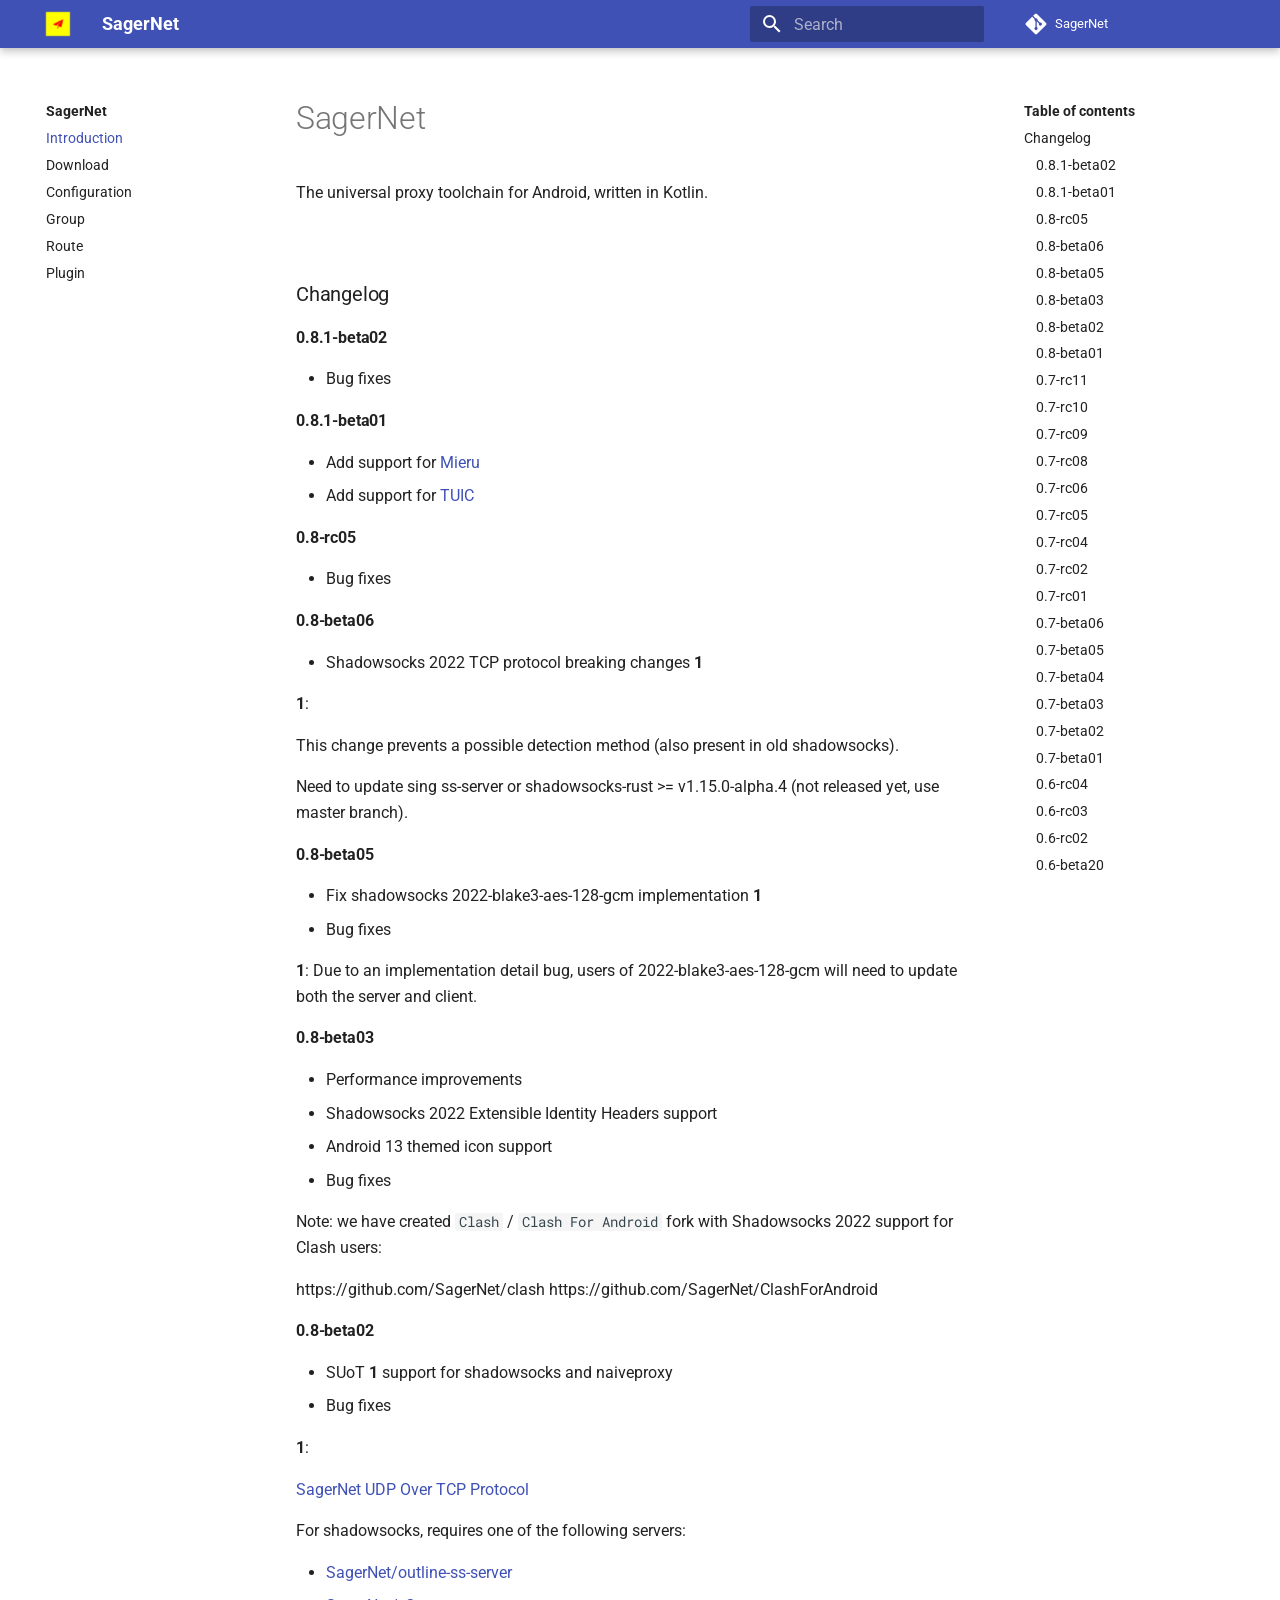
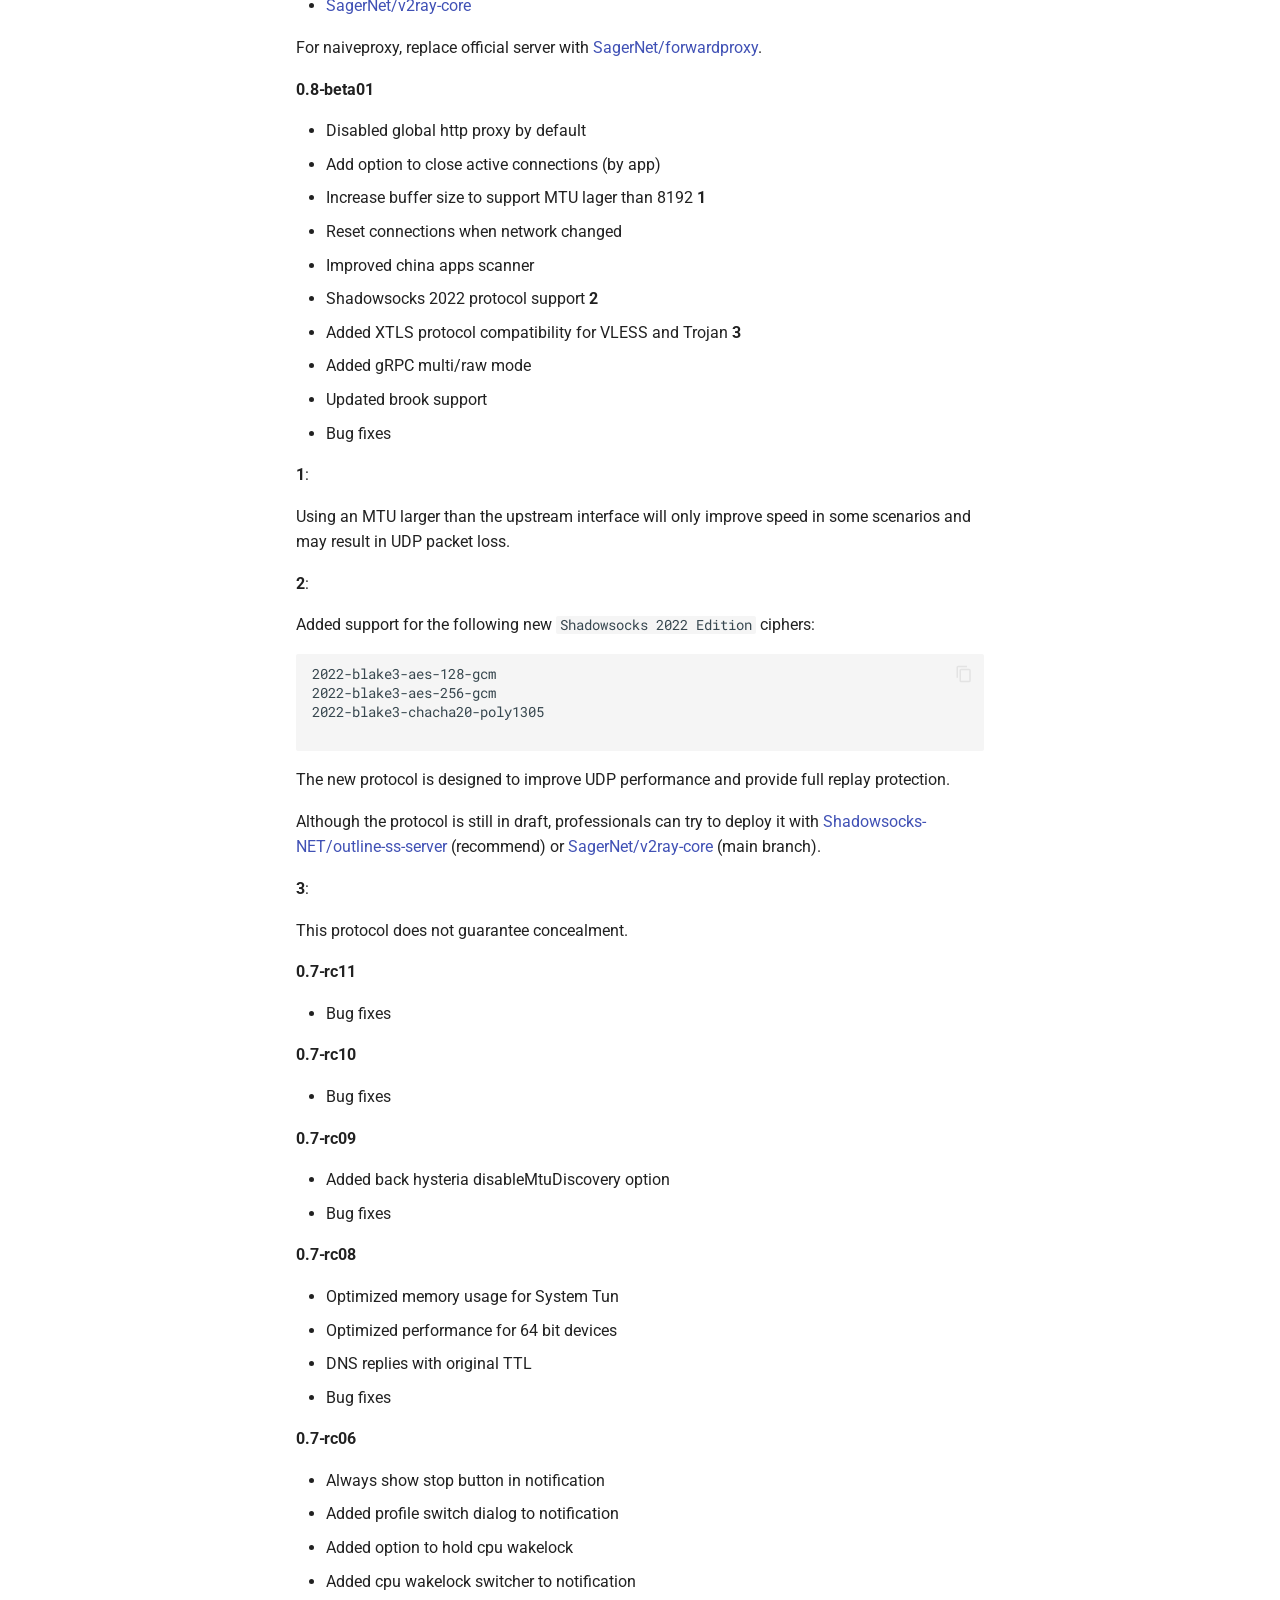
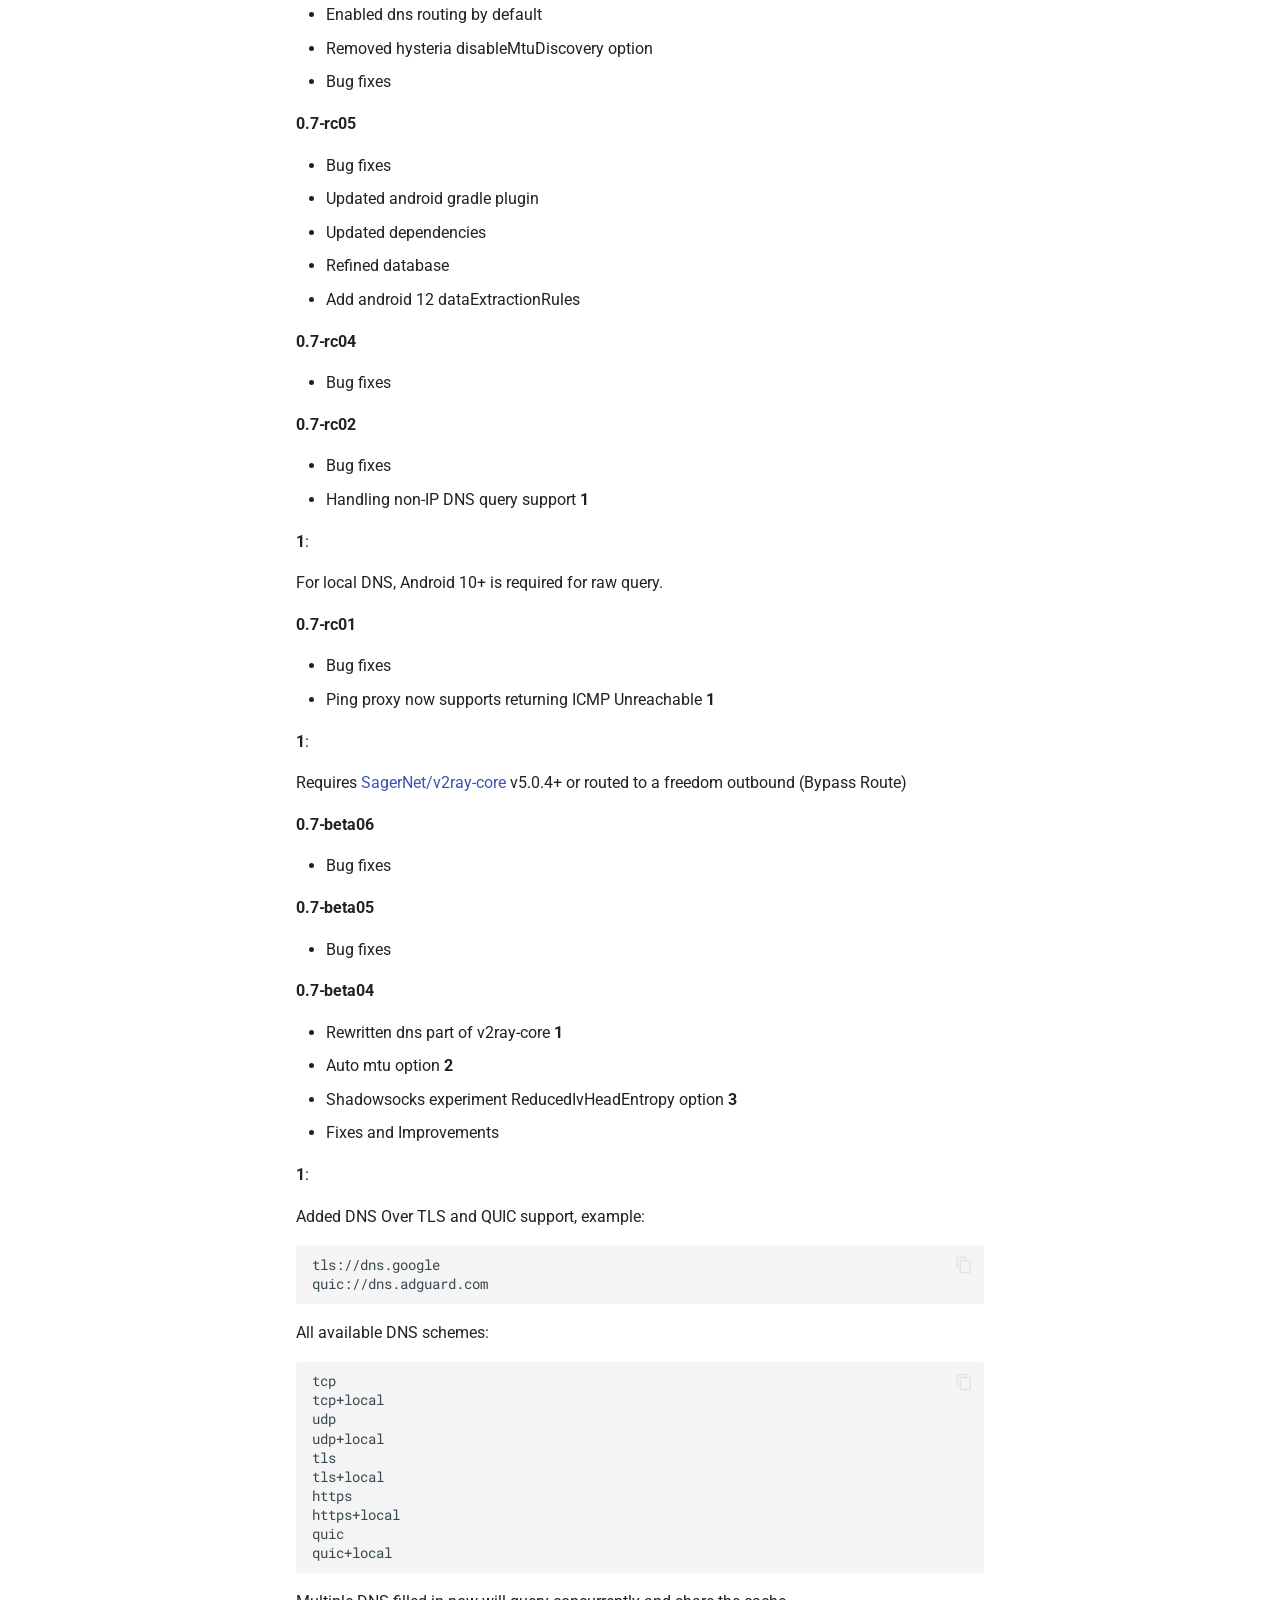
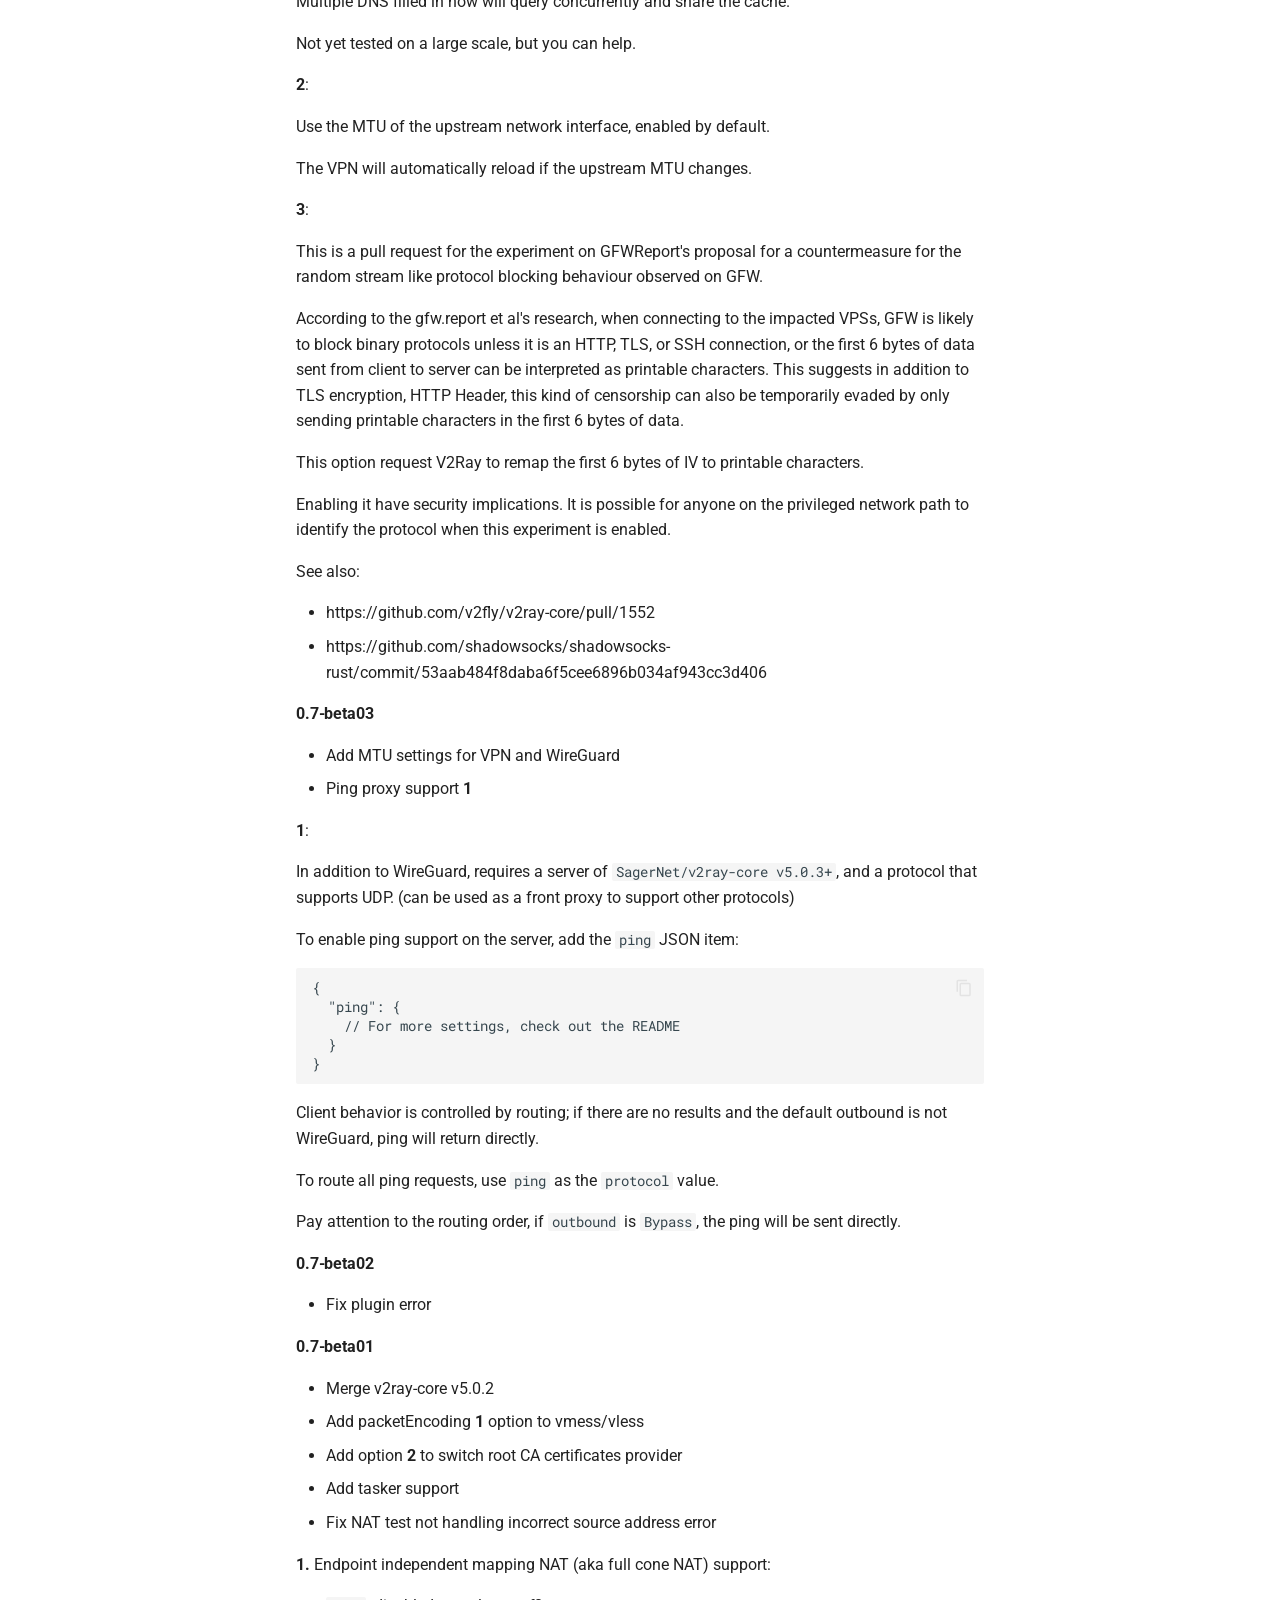
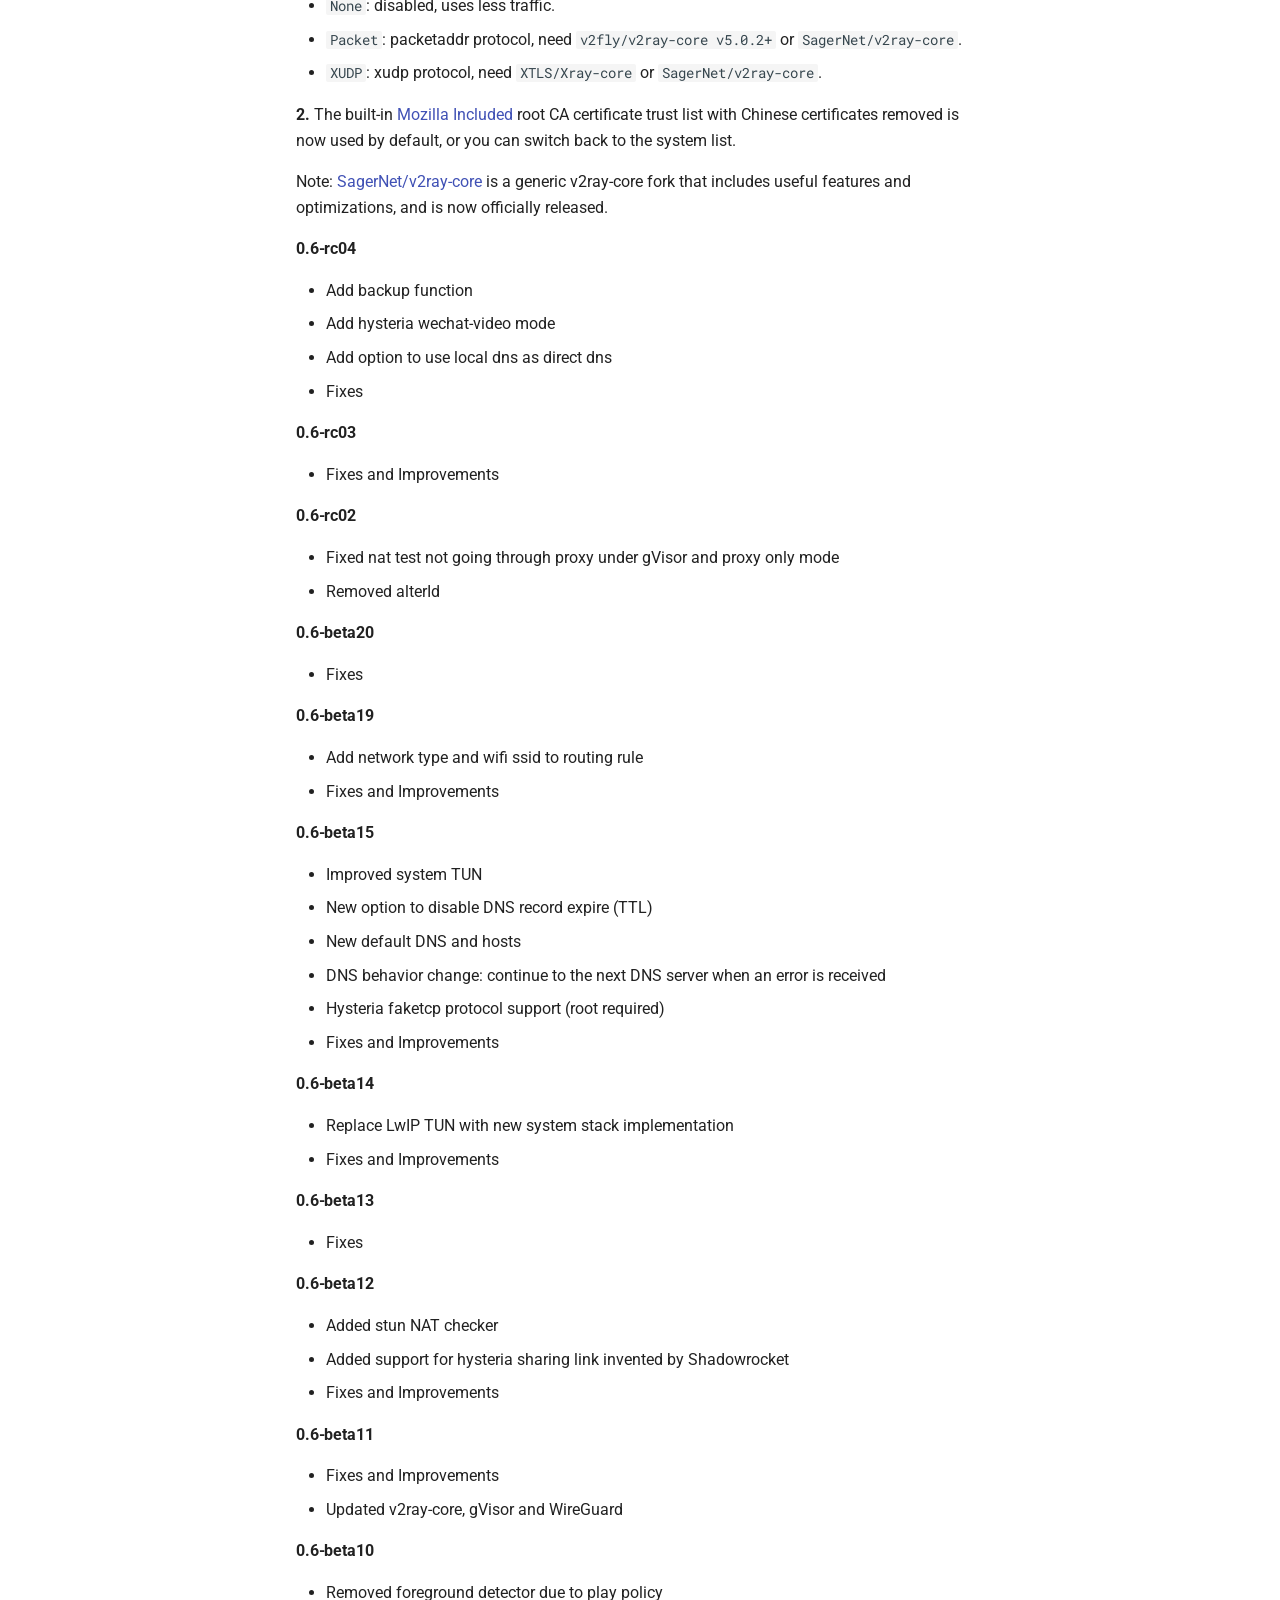
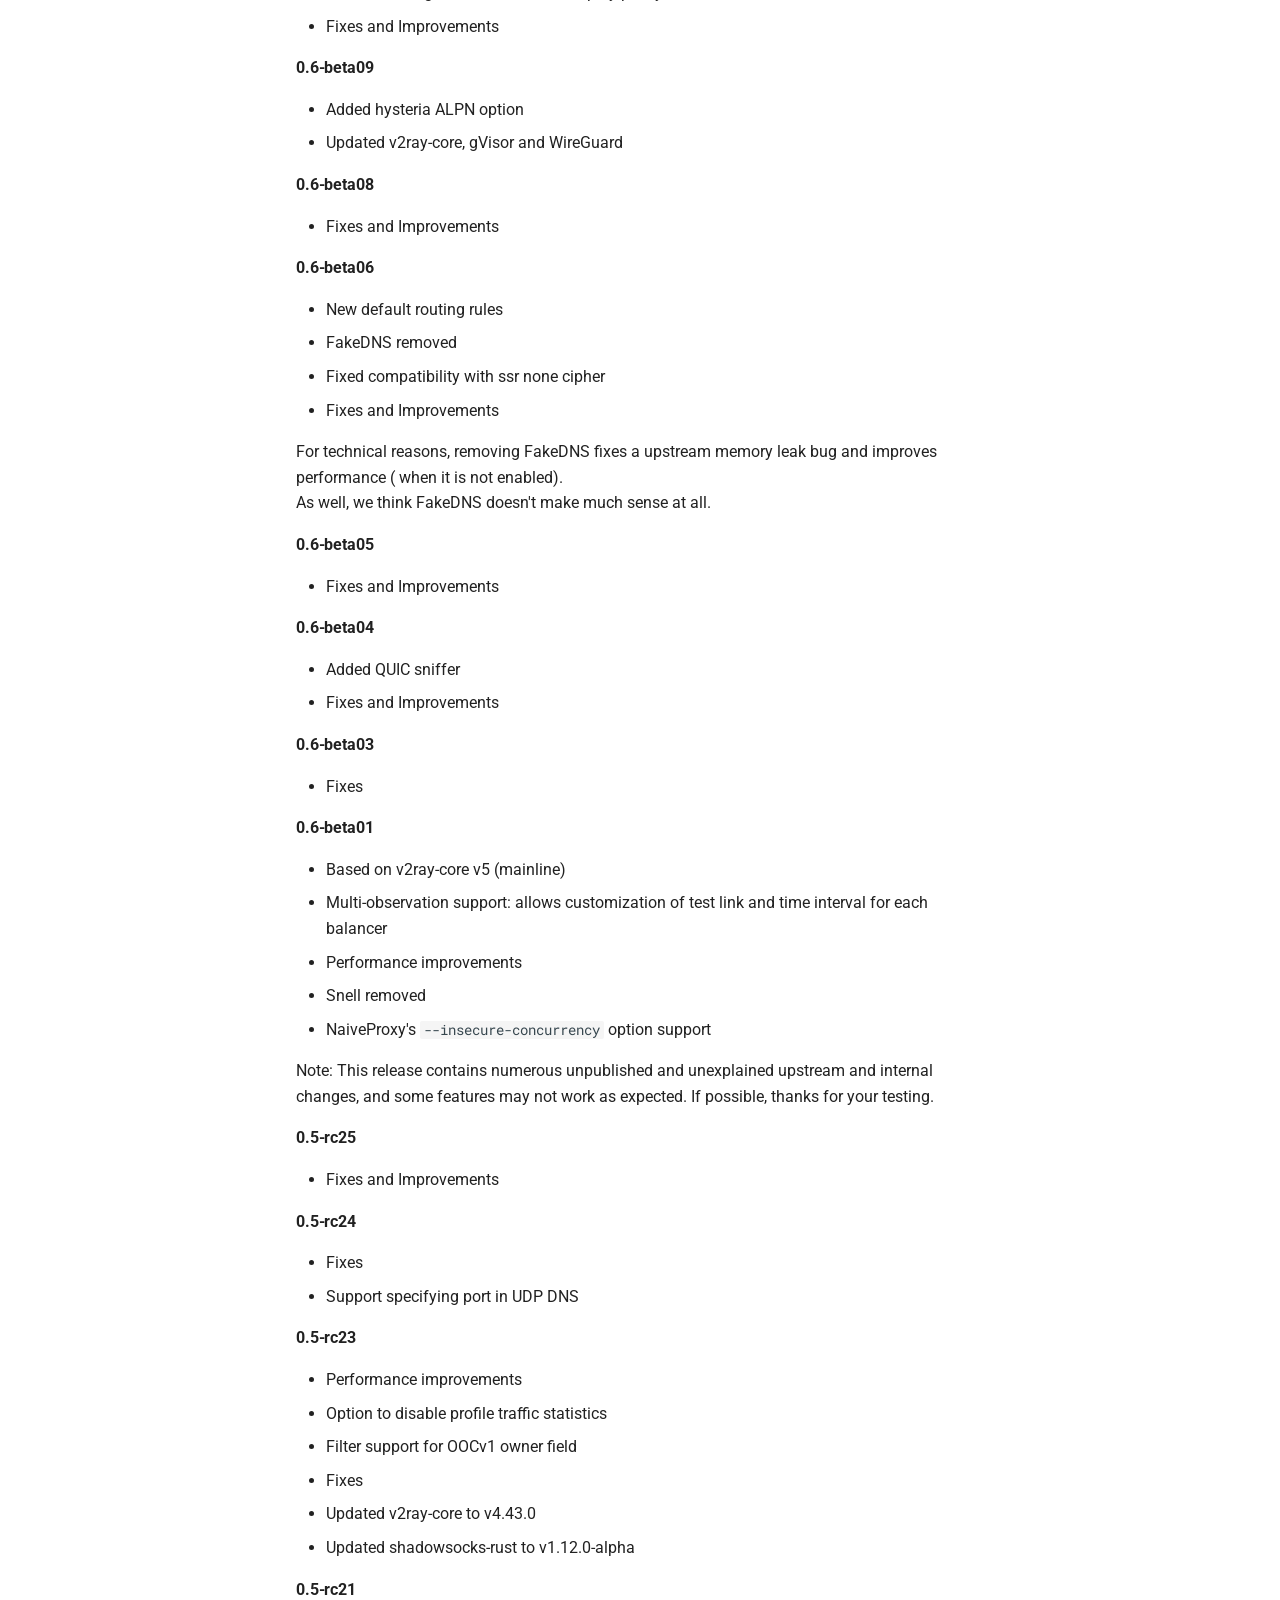
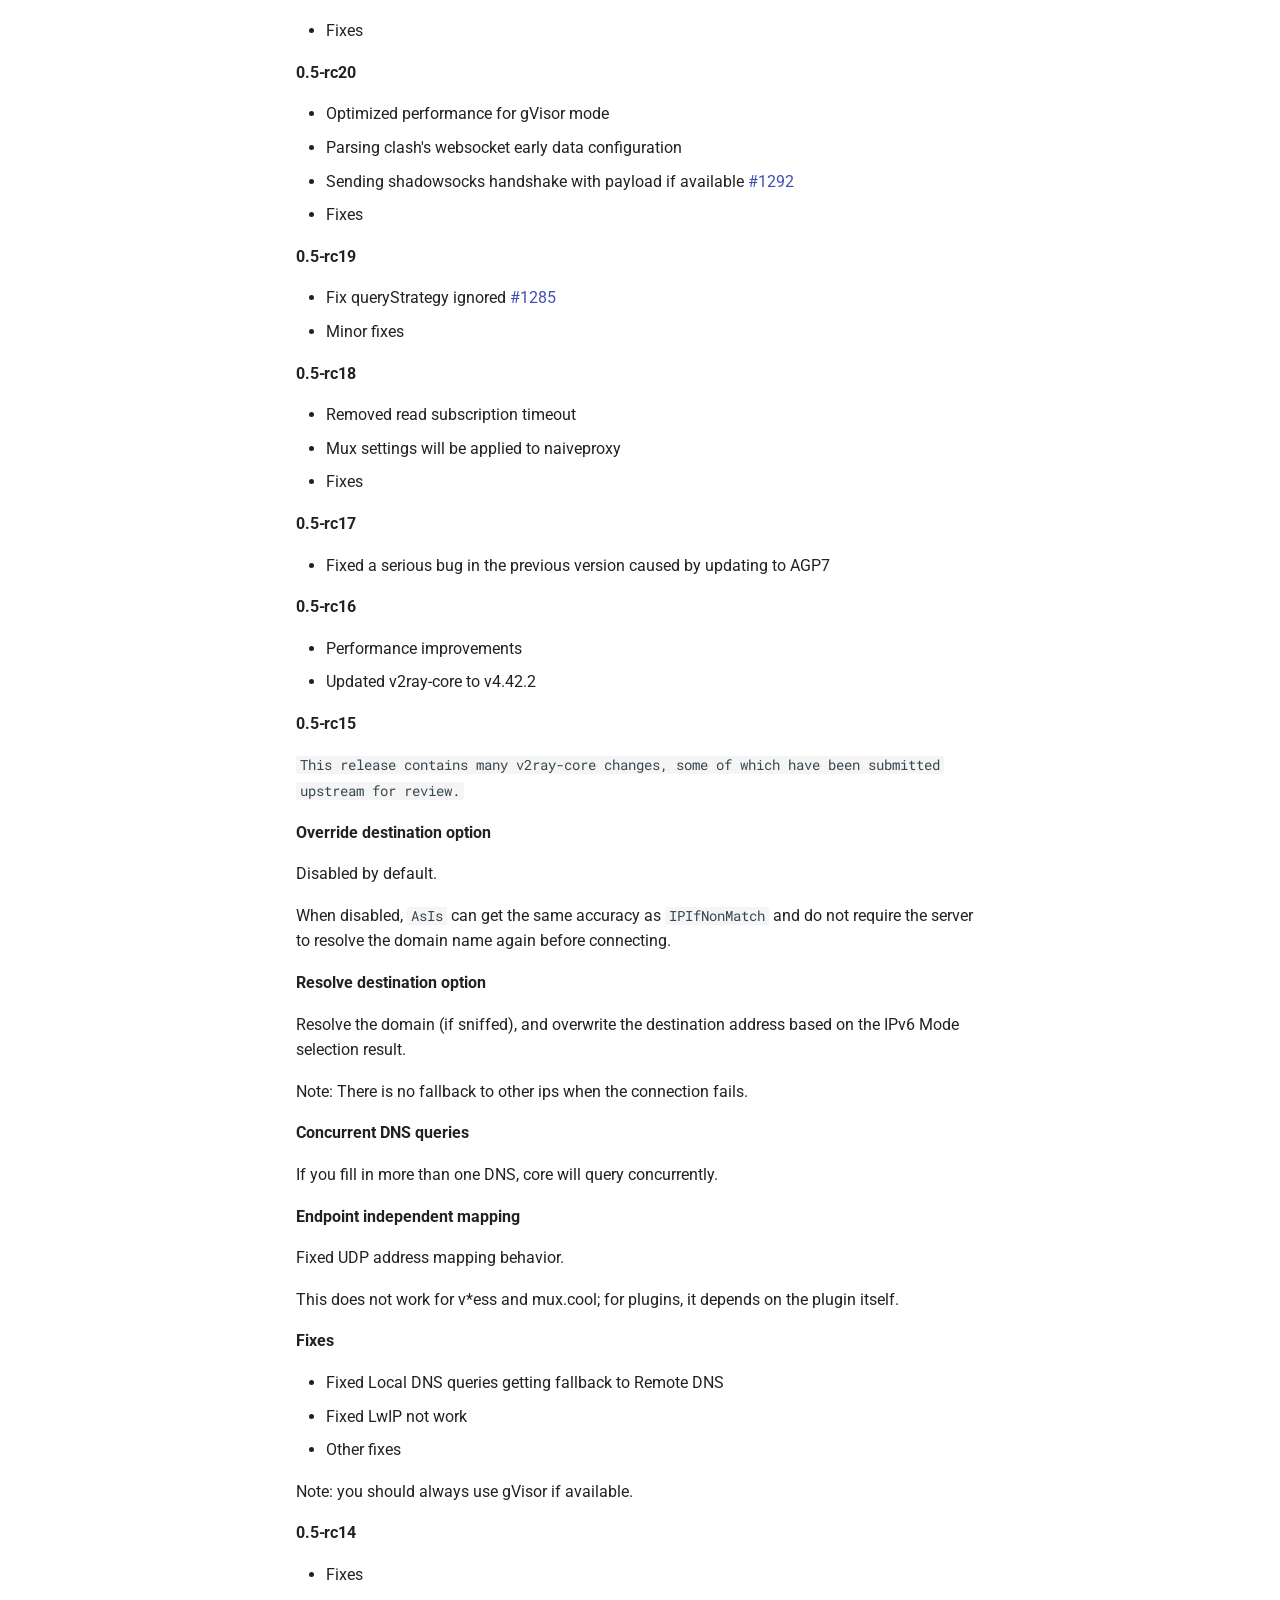
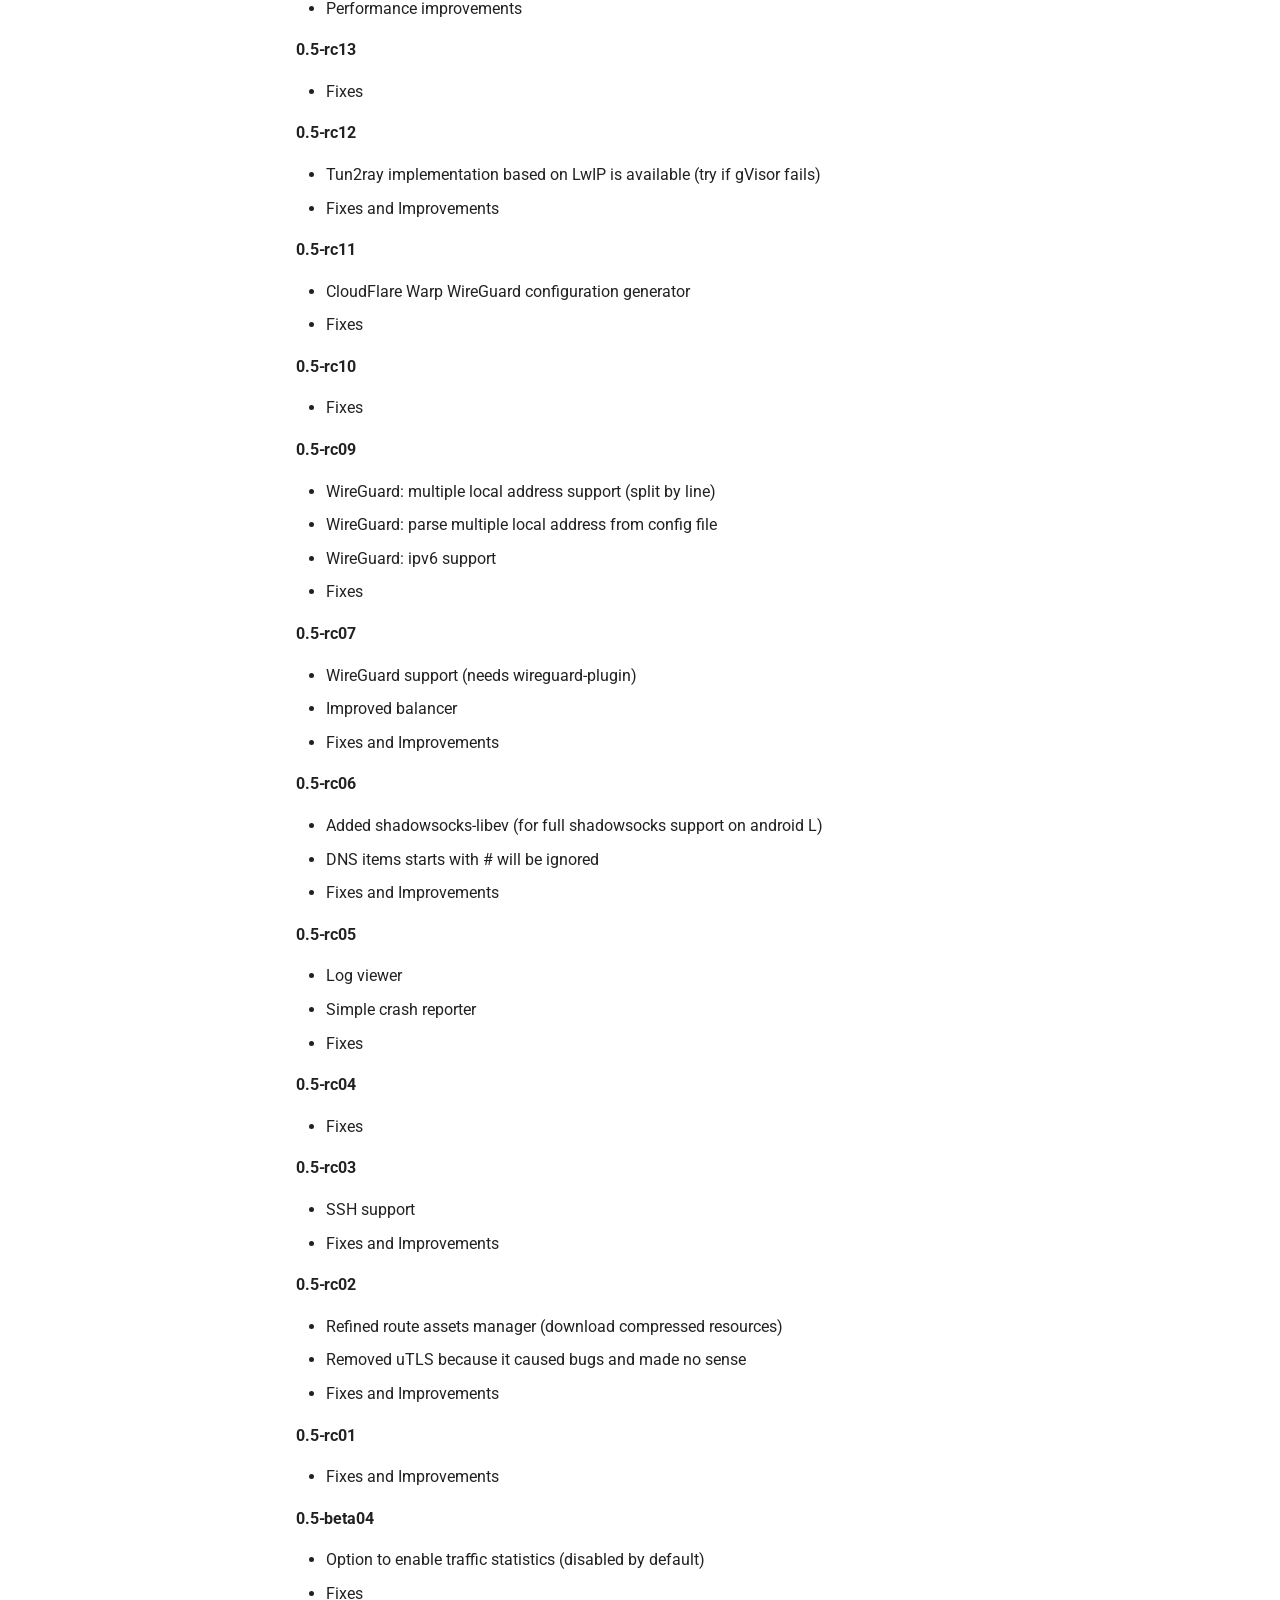
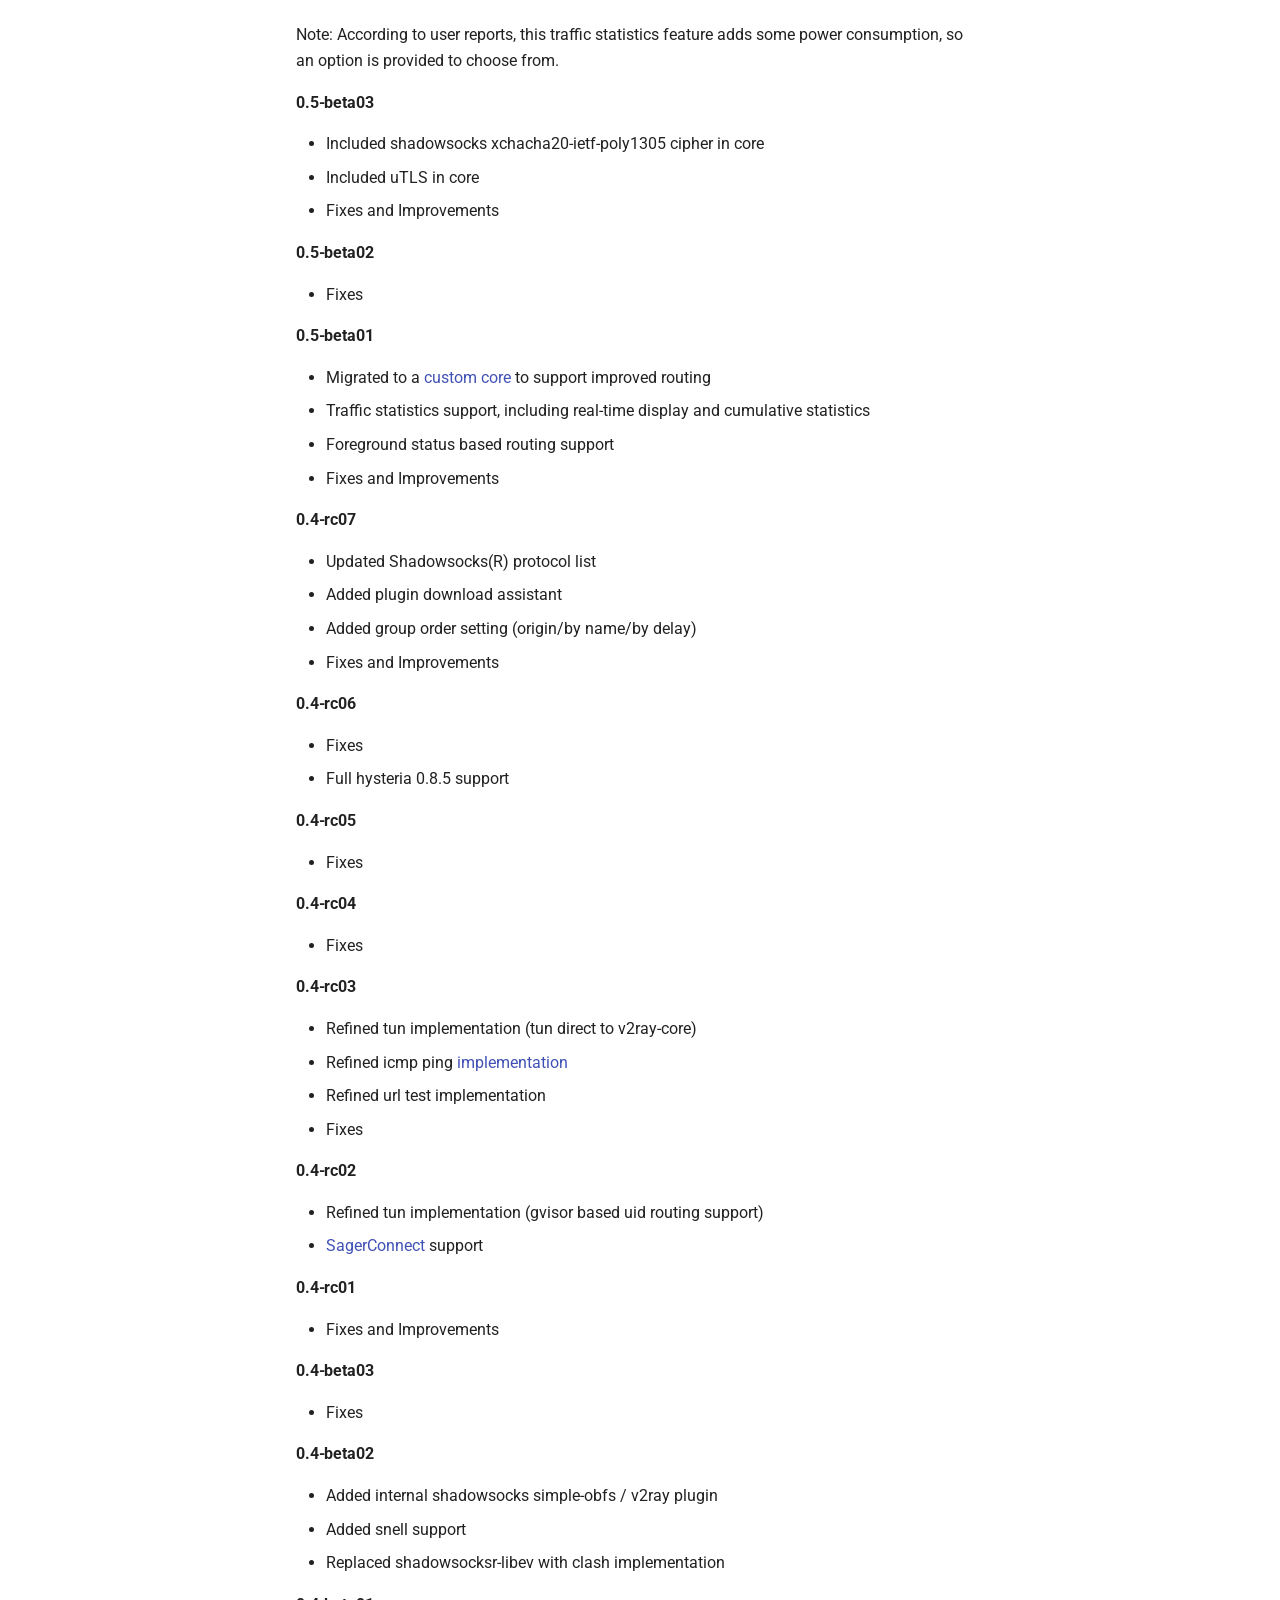
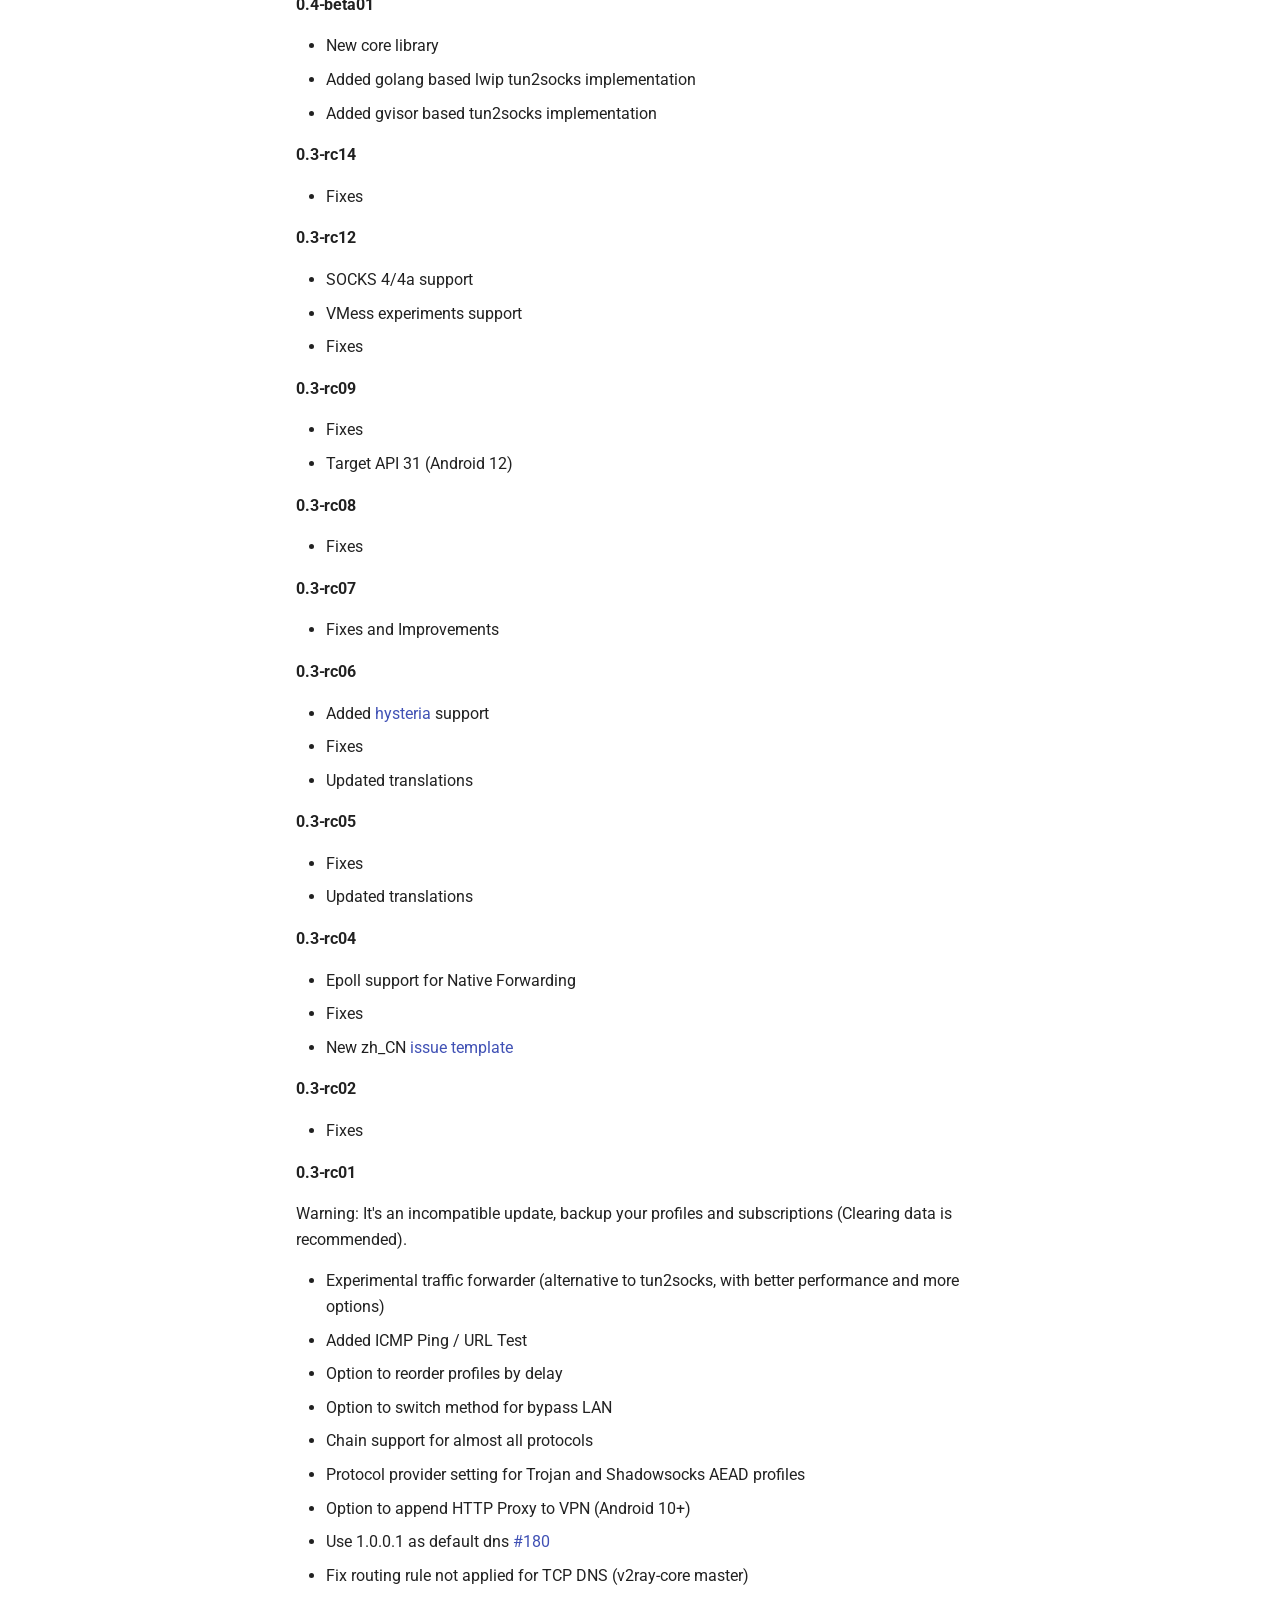
==== index.html @ b0cb1687 "10086e8" ====
<!doctype html>
<html lang="en" class="no-js">
  <head>
    
      <meta charset="utf-8">
      <meta name="viewport" content="width=device-width,initial-scale=1">
      
        <meta name="description" content="The universal proxy toolchain for Android">
      
      
        <meta name="author" content="nekohasekai">
      
      
        <link rel="canonical" href="https://sagernet.org/">
      
      <link rel="icon" href="assets/images/favicon.ico">
      <meta name="generator" content="mkdocs-1.3.0, mkdocs-material-8.3.8">
    
    
      
        <title>SagerNet</title>
      
    
    
      <link rel="stylesheet" href="assets/stylesheets/main.1d29e8d0.min.css">
      
        
        <link rel="stylesheet" href="assets/stylesheets/palette.cbb835fc.min.css">
        
      
      
    
    
    
      
        
        
        <link rel="preconnect" href="https://fonts.gstatic.com" crossorigin>
        <link rel="stylesheet" href="https://fonts.googleapis.com/css?family=Roboto:300,300i,400,400i,700,700i%7CRoboto+Mono:400,400i,700,700i&display=fallback">
        <style>:root{--md-text-font:"Roboto";--md-code-font:"Roboto Mono"}</style>
      
    
    
    <script>__md_scope=new URL(".",location),__md_get=(e,_=localStorage,t=__md_scope)=>JSON.parse(_.getItem(t.pathname+"."+e)),__md_set=(e,_,t=localStorage,a=__md_scope)=>{try{t.setItem(a.pathname+"."+e,JSON.stringify(_))}catch(e){}}</script>
    
      

    
    
  </head>
  
  
    
    
    
    
    
    <body dir="ltr" data-md-color-scheme="" data-md-color-primary="none" data-md-color-accent="none">
  
    
    
    <input class="md-toggle" data-md-toggle="drawer" type="checkbox" id="__drawer" autocomplete="off">
    <input class="md-toggle" data-md-toggle="search" type="checkbox" id="__search" autocomplete="off">
    <label class="md-overlay" for="__drawer"></label>
    <div data-md-component="skip">
      
        
        <a href="#sagernet" class="md-skip">
          Skip to content
        </a>
      
    </div>
    <div data-md-component="announce">
      
    </div>
    
    
      

<header class="md-header" data-md-component="header">
  <nav class="md-header__inner md-grid" aria-label="Header">
    <a href="." title="SagerNet" class="md-header__button md-logo" aria-label="SagerNet" data-md-component="logo">
      
  <img src="assets/images/logo.png" alt="logo">

    </a>
    <label class="md-header__button md-icon" for="__drawer">
      <svg xmlns="http://www.w3.org/2000/svg" viewBox="0 0 24 24"><path d="M3 6h18v2H3V6m0 5h18v2H3v-2m0 5h18v2H3v-2Z"/></svg>
    </label>
    <div class="md-header__title" data-md-component="header-title">
      <div class="md-header__ellipsis">
        <div class="md-header__topic">
          <span class="md-ellipsis">
            SagerNet
          </span>
        </div>
        <div class="md-header__topic" data-md-component="header-topic">
          <span class="md-ellipsis">
            
              Introduction
            
          </span>
        </div>
      </div>
    </div>
    
    
    
      <label class="md-header__button md-icon" for="__search">
        <svg xmlns="http://www.w3.org/2000/svg" viewBox="0 0 24 24"><path d="M9.5 3A6.5 6.5 0 0 1 16 9.5c0 1.61-.59 3.09-1.56 4.23l.27.27h.79l5 5-1.5 1.5-5-5v-.79l-.27-.27A6.516 6.516 0 0 1 9.5 16 6.5 6.5 0 0 1 3 9.5 6.5 6.5 0 0 1 9.5 3m0 2C7 5 5 7 5 9.5S7 14 9.5 14 14 12 14 9.5 12 5 9.5 5Z"/></svg>
      </label>
      <div class="md-search" data-md-component="search" role="dialog">
  <label class="md-search__overlay" for="__search"></label>
  <div class="md-search__inner" role="search">
    <form class="md-search__form" name="search">
      <input type="text" class="md-search__input" name="query" aria-label="Search" placeholder="Search" autocapitalize="off" autocorrect="off" autocomplete="off" spellcheck="false" data-md-component="search-query" required>
      <label class="md-search__icon md-icon" for="__search">
        <svg xmlns="http://www.w3.org/2000/svg" viewBox="0 0 24 24"><path d="M9.5 3A6.5 6.5 0 0 1 16 9.5c0 1.61-.59 3.09-1.56 4.23l.27.27h.79l5 5-1.5 1.5-5-5v-.79l-.27-.27A6.516 6.516 0 0 1 9.5 16 6.5 6.5 0 0 1 3 9.5 6.5 6.5 0 0 1 9.5 3m0 2C7 5 5 7 5 9.5S7 14 9.5 14 14 12 14 9.5 12 5 9.5 5Z"/></svg>
        <svg xmlns="http://www.w3.org/2000/svg" viewBox="0 0 24 24"><path d="M20 11v2H8l5.5 5.5-1.42 1.42L4.16 12l7.92-7.92L13.5 5.5 8 11h12Z"/></svg>
      </label>
      <nav class="md-search__options" aria-label="Search">
        
        <button type="reset" class="md-search__icon md-icon" aria-label="Clear" tabindex="-1">
          <svg xmlns="http://www.w3.org/2000/svg" viewBox="0 0 24 24"><path d="M19 6.41 17.59 5 12 10.59 6.41 5 5 6.41 10.59 12 5 17.59 6.41 19 12 13.41 17.59 19 19 17.59 13.41 12 19 6.41Z"/></svg>
        </button>
      </nav>
      
    </form>
    <div class="md-search__output">
      <div class="md-search__scrollwrap" data-md-scrollfix>
        <div class="md-search-result" data-md-component="search-result">
          <div class="md-search-result__meta">
            Initializing search
          </div>
          <ol class="md-search-result__list"></ol>
        </div>
      </div>
    </div>
  </div>
</div>
    
    
      <div class="md-header__source">
        <a href="https://github.com/SagerNet/SagerNet" title="Go to repository" class="md-source" data-md-component="source">
  <div class="md-source__icon md-icon">
    
    <svg xmlns="http://www.w3.org/2000/svg" viewBox="0 0 448 512"><!--! Font Awesome Free 6.1.1 by @fontawesome - https://fontawesome.com License - https://fontawesome.com/license/free (Icons: CC BY 4.0, Fonts: SIL OFL 1.1, Code: MIT License) Copyright 2022 Fonticons, Inc.--><path d="M439.55 236.05 244 40.45a28.87 28.87 0 0 0-40.81 0l-40.66 40.63 51.52 51.52c27.06-9.14 52.68 16.77 43.39 43.68l49.66 49.66c34.23-11.8 61.18 31 35.47 56.69-26.49 26.49-70.21-2.87-56-37.34L240.22 199v121.85c25.3 12.54 22.26 41.85 9.08 55a34.34 34.34 0 0 1-48.55 0c-17.57-17.6-11.07-46.91 11.25-56v-123c-20.8-8.51-24.6-30.74-18.64-45L142.57 101 8.45 235.14a28.86 28.86 0 0 0 0 40.81l195.61 195.6a28.86 28.86 0 0 0 40.8 0l194.69-194.69a28.86 28.86 0 0 0 0-40.81z"/></svg>
  </div>
  <div class="md-source__repository">
    SagerNet
  </div>
</a>
      </div>
    
  </nav>
  
</header>
    
    <div class="md-container" data-md-component="container">
      
      
        
          
        
      
      <main class="md-main" data-md-component="main">
        <div class="md-main__inner md-grid">
          
            
              
              <div class="md-sidebar md-sidebar--primary" data-md-component="sidebar" data-md-type="navigation" >
                <div class="md-sidebar__scrollwrap">
                  <div class="md-sidebar__inner">
                    


<nav class="md-nav md-nav--primary" aria-label="Navigation" data-md-level="0">
  <label class="md-nav__title" for="__drawer">
    <a href="." title="SagerNet" class="md-nav__button md-logo" aria-label="SagerNet" data-md-component="logo">
      
  <img src="assets/images/logo.png" alt="logo">

    </a>
    SagerNet
  </label>
  
    <div class="md-nav__source">
      <a href="https://github.com/SagerNet/SagerNet" title="Go to repository" class="md-source" data-md-component="source">
  <div class="md-source__icon md-icon">
    
    <svg xmlns="http://www.w3.org/2000/svg" viewBox="0 0 448 512"><!--! Font Awesome Free 6.1.1 by @fontawesome - https://fontawesome.com License - https://fontawesome.com/license/free (Icons: CC BY 4.0, Fonts: SIL OFL 1.1, Code: MIT License) Copyright 2022 Fonticons, Inc.--><path d="M439.55 236.05 244 40.45a28.87 28.87 0 0 0-40.81 0l-40.66 40.63 51.52 51.52c27.06-9.14 52.68 16.77 43.39 43.68l49.66 49.66c34.23-11.8 61.18 31 35.47 56.69-26.49 26.49-70.21-2.87-56-37.34L240.22 199v121.85c25.3 12.54 22.26 41.85 9.08 55a34.34 34.34 0 0 1-48.55 0c-17.57-17.6-11.07-46.91 11.25-56v-123c-20.8-8.51-24.6-30.74-18.64-45L142.57 101 8.45 235.14a28.86 28.86 0 0 0 0 40.81l195.61 195.6a28.86 28.86 0 0 0 40.8 0l194.69-194.69a28.86 28.86 0 0 0 0-40.81z"/></svg>
  </div>
  <div class="md-source__repository">
    SagerNet
  </div>
</a>
    </div>
  
  <ul class="md-nav__list" data-md-scrollfix>
    
      
      
      

  
  
    
  
  
    <li class="md-nav__item md-nav__item--active">
      
      <input class="md-nav__toggle md-toggle" data-md-toggle="toc" type="checkbox" id="__toc">
      
      
        
      
      
        <label class="md-nav__link md-nav__link--active" for="__toc">
          Introduction
          <span class="md-nav__icon md-icon"></span>
        </label>
      
      <a href="." class="md-nav__link md-nav__link--active">
        Introduction
      </a>
      
        

<nav class="md-nav md-nav--secondary" aria-label="Table of contents">
  
  
  
    
  
  
    <label class="md-nav__title" for="__toc">
      <span class="md-nav__icon md-icon"></span>
      Table of contents
    </label>
    <ul class="md-nav__list" data-md-component="toc" data-md-scrollfix>
      
        <li class="md-nav__item">
  <a href="#changelog" class="md-nav__link">
    Changelog
  </a>
  
    <nav class="md-nav" aria-label="Changelog">
      <ul class="md-nav__list">
        
          <li class="md-nav__item">
  <a href="#081-beta02" class="md-nav__link">
    0.8.1-beta02
  </a>
  
</li>
        
          <li class="md-nav__item">
  <a href="#081-beta01" class="md-nav__link">
    0.8.1-beta01
  </a>
  
</li>
        
          <li class="md-nav__item">
  <a href="#08-rc05" class="md-nav__link">
    0.8-rc05
  </a>
  
</li>
        
          <li class="md-nav__item">
  <a href="#08-beta06" class="md-nav__link">
    0.8-beta06
  </a>
  
</li>
        
          <li class="md-nav__item">
  <a href="#08-beta05" class="md-nav__link">
    0.8-beta05
  </a>
  
</li>
        
          <li class="md-nav__item">
  <a href="#08-beta03" class="md-nav__link">
    0.8-beta03
  </a>
  
</li>
        
          <li class="md-nav__item">
  <a href="#08-beta02" class="md-nav__link">
    0.8-beta02
  </a>
  
</li>
        
          <li class="md-nav__item">
  <a href="#08-beta01" class="md-nav__link">
    0.8-beta01
  </a>
  
</li>
        
          <li class="md-nav__item">
  <a href="#07-rc11" class="md-nav__link">
    0.7-rc11
  </a>
  
</li>
        
          <li class="md-nav__item">
  <a href="#07-rc10" class="md-nav__link">
    0.7-rc10
  </a>
  
</li>
        
          <li class="md-nav__item">
  <a href="#07-rc09" class="md-nav__link">
    0.7-rc09
  </a>
  
</li>
        
          <li class="md-nav__item">
  <a href="#07-rc08" class="md-nav__link">
    0.7-rc08
  </a>
  
</li>
        
          <li class="md-nav__item">
  <a href="#07-rc06" class="md-nav__link">
    0.7-rc06
  </a>
  
</li>
        
          <li class="md-nav__item">
  <a href="#07-rc05" class="md-nav__link">
    0.7-rc05
  </a>
  
</li>
        
          <li class="md-nav__item">
  <a href="#07-rc04" class="md-nav__link">
    0.7-rc04
  </a>
  
</li>
        
          <li class="md-nav__item">
  <a href="#07-rc02" class="md-nav__link">
    0.7-rc02
  </a>
  
</li>
        
          <li class="md-nav__item">
  <a href="#07-rc01" class="md-nav__link">
    0.7-rc01
  </a>
  
</li>
        
          <li class="md-nav__item">
  <a href="#07-beta06" class="md-nav__link">
    0.7-beta06
  </a>
  
</li>
        
          <li class="md-nav__item">
  <a href="#07-beta05" class="md-nav__link">
    0.7-beta05
  </a>
  
</li>
        
          <li class="md-nav__item">
  <a href="#07-beta04" class="md-nav__link">
    0.7-beta04
  </a>
  
</li>
        
          <li class="md-nav__item">
  <a href="#07-beta03" class="md-nav__link">
    0.7-beta03
  </a>
  
</li>
        
          <li class="md-nav__item">
  <a href="#07-beta02" class="md-nav__link">
    0.7-beta02
  </a>
  
</li>
        
          <li class="md-nav__item">
  <a href="#07-beta01" class="md-nav__link">
    0.7-beta01
  </a>
  
</li>
        
          <li class="md-nav__item">
  <a href="#06-rc04" class="md-nav__link">
    0.6-rc04
  </a>
  
</li>
        
          <li class="md-nav__item">
  <a href="#06-rc03" class="md-nav__link">
    0.6-rc03
  </a>
  
</li>
        
          <li class="md-nav__item">
  <a href="#06-rc02" class="md-nav__link">
    0.6-rc02
  </a>
  
</li>
        
          <li class="md-nav__item">
  <a href="#06-beta20" class="md-nav__link">
    0.6-beta20
  </a>
  
</li>
        
          <li class="md-nav__item">
  <a href="#06-beta19" class="md-nav__link">
    0.6-beta19
  </a>
  
</li>
        
          <li class="md-nav__item">
  <a href="#06-beta15" class="md-nav__link">
    0.6-beta15
  </a>
  
</li>
        
          <li class="md-nav__item">
  <a href="#06-beta14" class="md-nav__link">
    0.6-beta14
  </a>
  
</li>
        
          <li class="md-nav__item">
  <a href="#06-beta13" class="md-nav__link">
    0.6-beta13
  </a>
  
</li>
        
          <li class="md-nav__item">
  <a href="#06-beta12" class="md-nav__link">
    0.6-beta12
  </a>
  
</li>
        
          <li class="md-nav__item">
  <a href="#06-beta11" class="md-nav__link">
    0.6-beta11
  </a>
  
</li>
        
          <li class="md-nav__item">
  <a href="#06-beta10" class="md-nav__link">
    0.6-beta10
  </a>
  
</li>
        
          <li class="md-nav__item">
  <a href="#06-beta09" class="md-nav__link">
    0.6-beta09
  </a>
  
</li>
        
          <li class="md-nav__item">
  <a href="#06-beta08" class="md-nav__link">
    0.6-beta08
  </a>
  
</li>
        
          <li class="md-nav__item">
  <a href="#06-beta06" class="md-nav__link">
    0.6-beta06
  </a>
  
</li>
        
          <li class="md-nav__item">
  <a href="#06-beta05" class="md-nav__link">
    0.6-beta05
  </a>
  
</li>
        
          <li class="md-nav__item">
  <a href="#06-beta04" class="md-nav__link">
    0.6-beta04
  </a>
  
</li>
        
          <li class="md-nav__item">
  <a href="#06-beta03" class="md-nav__link">
    0.6-beta03
  </a>
  
</li>
        
          <li class="md-nav__item">
  <a href="#06-beta01" class="md-nav__link">
    0.6-beta01
  </a>
  
</li>
        
          <li class="md-nav__item">
  <a href="#05-rc25" class="md-nav__link">
    0.5-rc25
  </a>
  
</li>
        
          <li class="md-nav__item">
  <a href="#05-rc24" class="md-nav__link">
    0.5-rc24
  </a>
  
</li>
        
          <li class="md-nav__item">
  <a href="#05-rc23" class="md-nav__link">
    0.5-rc23
  </a>
  
</li>
        
          <li class="md-nav__item">
  <a href="#05-rc21" class="md-nav__link">
    0.5-rc21
  </a>
  
</li>
        
          <li class="md-nav__item">
  <a href="#05-rc20" class="md-nav__link">
    0.5-rc20
  </a>
  
</li>
        
          <li class="md-nav__item">
  <a href="#05-rc19" class="md-nav__link">
    0.5-rc19
  </a>
  
</li>
        
          <li class="md-nav__item">
  <a href="#05-rc18" class="md-nav__link">
    0.5-rc18
  </a>
  
</li>
        
          <li class="md-nav__item">
  <a href="#05-rc17" class="md-nav__link">
    0.5-rc17
  </a>
  
</li>
        
          <li class="md-nav__item">
  <a href="#05-rc16" class="md-nav__link">
    0.5-rc16
  </a>
  
</li>
        
          <li class="md-nav__item">
  <a href="#05-rc15" class="md-nav__link">
    0.5-rc15
  </a>
  
</li>
        
          <li class="md-nav__item">
  <a href="#05-rc14" class="md-nav__link">
    0.5-rc14
  </a>
  
</li>
        
          <li class="md-nav__item">
  <a href="#05-rc13" class="md-nav__link">
    0.5-rc13
  </a>
  
</li>
        
          <li class="md-nav__item">
  <a href="#05-rc12" class="md-nav__link">
    0.5-rc12
  </a>
  
</li>
        
          <li class="md-nav__item">
  <a href="#05-rc11" class="md-nav__link">
    0.5-rc11
  </a>
  
</li>
        
          <li class="md-nav__item">
  <a href="#05-rc10" class="md-nav__link">
    0.5-rc10
  </a>
  
</li>
        
          <li class="md-nav__item">
  <a href="#05-rc09" class="md-nav__link">
    0.5-rc09
  </a>
  
</li>
        
          <li class="md-nav__item">
  <a href="#05-rc07" class="md-nav__link">
    0.5-rc07
  </a>
  
</li>
        
          <li class="md-nav__item">
  <a href="#05-rc06" class="md-nav__link">
    0.5-rc06
  </a>
  
</li>
        
          <li class="md-nav__item">
  <a href="#05-rc05" class="md-nav__link">
    0.5-rc05
  </a>
  
</li>
        
          <li class="md-nav__item">
  <a href="#05-rc04" class="md-nav__link">
    0.5-rc04
  </a>
  
</li>
        
          <li class="md-nav__item">
  <a href="#05-rc03" class="md-nav__link">
    0.5-rc03
  </a>
  
</li>
        
          <li class="md-nav__item">
  <a href="#05-rc02" class="md-nav__link">
    0.5-rc02
  </a>
  
</li>
        
          <li class="md-nav__item">
  <a href="#05-rc01" class="md-nav__link">
    0.5-rc01
  </a>
  
</li>
        
          <li class="md-nav__item">
  <a href="#05-beta04" class="md-nav__link">
    0.5-beta04
  </a>
  
</li>
        
          <li class="md-nav__item">
  <a href="#05-beta03" class="md-nav__link">
    0.5-beta03
  </a>
  
</li>
        
          <li class="md-nav__item">
  <a href="#05-beta02" class="md-nav__link">
    0.5-beta02
  </a>
  
</li>
        
          <li class="md-nav__item">
  <a href="#05-beta01" class="md-nav__link">
    0.5-beta01
  </a>
  
</li>
        
          <li class="md-nav__item">
  <a href="#04-rc07" class="md-nav__link">
    0.4-rc07
  </a>
  
</li>
        
          <li class="md-nav__item">
  <a href="#04-rc06" class="md-nav__link">
    0.4-rc06
  </a>
  
</li>
        
          <li class="md-nav__item">
  <a href="#04-rc05" class="md-nav__link">
    0.4-rc05
  </a>
  
</li>
        
          <li class="md-nav__item">
  <a href="#04-rc04" class="md-nav__link">
    0.4-rc04
  </a>
  
</li>
        
          <li class="md-nav__item">
  <a href="#04-rc03" class="md-nav__link">
    0.4-rc03
  </a>
  
</li>
        
          <li class="md-nav__item">
  <a href="#04-rc02" class="md-nav__link">
    0.4-rc02
  </a>
  
</li>
        
          <li class="md-nav__item">
  <a href="#04-rc01" class="md-nav__link">
    0.4-rc01
  </a>
  
</li>
        
          <li class="md-nav__item">
  <a href="#04-beta03" class="md-nav__link">
    0.4-beta03
  </a>
  
</li>
        
          <li class="md-nav__item">
  <a href="#04-beta02" class="md-nav__link">
    0.4-beta02
  </a>
  
</li>
        
          <li class="md-nav__item">
  <a href="#04-beta01" class="md-nav__link">
    0.4-beta01
  </a>
  
</li>
        
          <li class="md-nav__item">
  <a href="#03-rc14" class="md-nav__link">
    0.3-rc14
  </a>
  
</li>
        
          <li class="md-nav__item">
  <a href="#03-rc12" class="md-nav__link">
    0.3-rc12
  </a>
  
</li>
        
          <li class="md-nav__item">
  <a href="#03-rc09" class="md-nav__link">
    0.3-rc09
  </a>
  
</li>
        
          <li class="md-nav__item">
  <a href="#03-rc08" class="md-nav__link">
    0.3-rc08
  </a>
  
</li>
        
          <li class="md-nav__item">
  <a href="#03-rc07" class="md-nav__link">
    0.3-rc07
  </a>
  
</li>
        
          <li class="md-nav__item">
  <a href="#03-rc06" class="md-nav__link">
    0.3-rc06
  </a>
  
</li>
        
          <li class="md-nav__item">
  <a href="#03-rc05" class="md-nav__link">
    0.3-rc05
  </a>
  
</li>
        
          <li class="md-nav__item">
  <a href="#03-rc04" class="md-nav__link">
    0.3-rc04
  </a>
  
</li>
        
          <li class="md-nav__item">
  <a href="#03-rc02" class="md-nav__link">
    0.3-rc02
  </a>
  
</li>
        
          <li class="md-nav__item">
  <a href="#03-rc01" class="md-nav__link">
    0.3-rc01
  </a>
  
</li>
        
          <li class="md-nav__item">
  <a href="#02-rc05" class="md-nav__link">
    0.2-rc05
  </a>
  
</li>
        
          <li class="md-nav__item">
  <a href="#02-rc04" class="md-nav__link">
    0.2-rc04
  </a>
  
</li>
        
          <li class="md-nav__item">
  <a href="#02-rc03" class="md-nav__link">
    0.2-rc03
  </a>
  
</li>
        
          <li class="md-nav__item">
  <a href="#02-rc02" class="md-nav__link">
    0.2-rc02
  </a>
  
</li>
        
          <li class="md-nav__item">
  <a href="#02-rc01" class="md-nav__link">
    0.2-rc01
  </a>
  
</li>
        
          <li class="md-nav__item">
  <a href="#01-rc27" class="md-nav__link">
    0.1-rc27
  </a>
  
</li>
        
          <li class="md-nav__item">
  <a href="#01-rc26" class="md-nav__link">
    0.1-rc26
  </a>
  
</li>
        
          <li class="md-nav__item">
  <a href="#01-rc25" class="md-nav__link">
    0.1-rc25
  </a>
  
</li>
        
          <li class="md-nav__item">
  <a href="#01-rc24" class="md-nav__link">
    0.1-rc24
  </a>
  
</li>
        
          <li class="md-nav__item">
  <a href="#01-rc23" class="md-nav__link">
    0.1-rc23
  </a>
  
</li>
        
          <li class="md-nav__item">
  <a href="#01-rc22" class="md-nav__link">
    0.1-rc22
  </a>
  
</li>
        
          <li class="md-nav__item">
  <a href="#01-rc21" class="md-nav__link">
    0.1-rc21
  </a>
  
</li>
        
          <li class="md-nav__item">
  <a href="#01-rc20" class="md-nav__link">
    0.1-rc20
  </a>
  
</li>
        
          <li class="md-nav__item">
  <a href="#01-rc19" class="md-nav__link">
    0.1-rc19
  </a>
  
</li>
        
          <li class="md-nav__item">
  <a href="#01-rc17" class="md-nav__link">
    0.1-rc17
  </a>
  
</li>
        
          <li class="md-nav__item">
  <a href="#01-rc16" class="md-nav__link">
    0.1-rc16
  </a>
  
</li>
        
          <li class="md-nav__item">
  <a href="#01-rc15" class="md-nav__link">
    0.1-rc15
  </a>
  
</li>
        
          <li class="md-nav__item">
  <a href="#01-rc14" class="md-nav__link">
    0.1-rc14
  </a>
  
</li>
        
          <li class="md-nav__item">
  <a href="#01-rc13" class="md-nav__link">
    0.1-rc13
  </a>
  
</li>
        
          <li class="md-nav__item">
  <a href="#01-rc12" class="md-nav__link">
    0.1-rc12
  </a>
  
</li>
        
          <li class="md-nav__item">
  <a href="#01-rc11" class="md-nav__link">
    0.1-rc11
  </a>
  
</li>
        
      </ul>
    </nav>
  
</li>
      
    </ul>
  
</nav>
      
    </li>
  

    
      
      
      

  
  
  
    <li class="md-nav__item">
      <a href="download/" class="md-nav__link">
        Download
      </a>
    </li>
  

    
      
      
      

  
  
  
    <li class="md-nav__item">
      <a href="configuration/" class="md-nav__link">
        Configuration
      </a>
    </li>
  

    
      
      
      

  
  
  
    <li class="md-nav__item">
      <a href="group/" class="md-nav__link">
        Group
      </a>
    </li>
  

    
      
      
      

  
  
  
    <li class="md-nav__item">
      <a href="route/" class="md-nav__link">
        Route
      </a>
    </li>
  

    
      
      
      

  
  
  
    <li class="md-nav__item">
      <a href="plugin/" class="md-nav__link">
        Plugin
      </a>
    </li>
  

    
  </ul>
</nav>
                  </div>
                </div>
              </div>
            
            
              
              <div class="md-sidebar md-sidebar--secondary" data-md-component="sidebar" data-md-type="toc" >
                <div class="md-sidebar__scrollwrap">
                  <div class="md-sidebar__inner">
                    

<nav class="md-nav md-nav--secondary" aria-label="Table of contents">
  
  
  
    
  
  
    <label class="md-nav__title" for="__toc">
      <span class="md-nav__icon md-icon"></span>
      Table of contents
    </label>
    <ul class="md-nav__list" data-md-component="toc" data-md-scrollfix>
      
        <li class="md-nav__item">
  <a href="#changelog" class="md-nav__link">
    Changelog
  </a>
  
    <nav class="md-nav" aria-label="Changelog">
      <ul class="md-nav__list">
        
          <li class="md-nav__item">
  <a href="#081-beta02" class="md-nav__link">
    0.8.1-beta02
  </a>
  
</li>
        
          <li class="md-nav__item">
  <a href="#081-beta01" class="md-nav__link">
    0.8.1-beta01
  </a>
  
</li>
        
          <li class="md-nav__item">
  <a href="#08-rc05" class="md-nav__link">
    0.8-rc05
  </a>
  
</li>
        
          <li class="md-nav__item">
  <a href="#08-beta06" class="md-nav__link">
    0.8-beta06
  </a>
  
</li>
        
          <li class="md-nav__item">
  <a href="#08-beta05" class="md-nav__link">
    0.8-beta05
  </a>
  
</li>
        
          <li class="md-nav__item">
  <a href="#08-beta03" class="md-nav__link">
    0.8-beta03
  </a>
  
</li>
        
          <li class="md-nav__item">
  <a href="#08-beta02" class="md-nav__link">
    0.8-beta02
  </a>
  
</li>
        
          <li class="md-nav__item">
  <a href="#08-beta01" class="md-nav__link">
    0.8-beta01
  </a>
  
</li>
        
          <li class="md-nav__item">
  <a href="#07-rc11" class="md-nav__link">
    0.7-rc11
  </a>
  
</li>
        
          <li class="md-nav__item">
  <a href="#07-rc10" class="md-nav__link">
    0.7-rc10
  </a>
  
</li>
        
          <li class="md-nav__item">
  <a href="#07-rc09" class="md-nav__link">
    0.7-rc09
  </a>
  
</li>
        
          <li class="md-nav__item">
  <a href="#07-rc08" class="md-nav__link">
    0.7-rc08
  </a>
  
</li>
        
          <li class="md-nav__item">
  <a href="#07-rc06" class="md-nav__link">
    0.7-rc06
  </a>
  
</li>
        
          <li class="md-nav__item">
  <a href="#07-rc05" class="md-nav__link">
    0.7-rc05
  </a>
  
</li>
        
          <li class="md-nav__item">
  <a href="#07-rc04" class="md-nav__link">
    0.7-rc04
  </a>
  
</li>
        
          <li class="md-nav__item">
  <a href="#07-rc02" class="md-nav__link">
    0.7-rc02
  </a>
  
</li>
        
          <li class="md-nav__item">
  <a href="#07-rc01" class="md-nav__link">
    0.7-rc01
  </a>
  
</li>
        
          <li class="md-nav__item">
  <a href="#07-beta06" class="md-nav__link">
    0.7-beta06
  </a>
  
</li>
        
          <li class="md-nav__item">
  <a href="#07-beta05" class="md-nav__link">
    0.7-beta05
  </a>
  
</li>
        
          <li class="md-nav__item">
  <a href="#07-beta04" class="md-nav__link">
    0.7-beta04
  </a>
  
</li>
        
          <li class="md-nav__item">
  <a href="#07-beta03" class="md-nav__link">
    0.7-beta03
  </a>
  
</li>
        
          <li class="md-nav__item">
  <a href="#07-beta02" class="md-nav__link">
    0.7-beta02
  </a>
  
</li>
        
          <li class="md-nav__item">
  <a href="#07-beta01" class="md-nav__link">
    0.7-beta01
  </a>
  
</li>
        
          <li class="md-nav__item">
  <a href="#06-rc04" class="md-nav__link">
    0.6-rc04
  </a>
  
</li>
        
          <li class="md-nav__item">
  <a href="#06-rc03" class="md-nav__link">
    0.6-rc03
  </a>
  
</li>
        
          <li class="md-nav__item">
  <a href="#06-rc02" class="md-nav__link">
    0.6-rc02
  </a>
  
</li>
        
          <li class="md-nav__item">
  <a href="#06-beta20" class="md-nav__link">
    0.6-beta20
  </a>
  
</li>
        
          <li class="md-nav__item">
  <a href="#06-beta19" class="md-nav__link">
    0.6-beta19
  </a>
  
</li>
        
          <li class="md-nav__item">
  <a href="#06-beta15" class="md-nav__link">
    0.6-beta15
  </a>
  
</li>
        
          <li class="md-nav__item">
  <a href="#06-beta14" class="md-nav__link">
    0.6-beta14
  </a>
  
</li>
        
          <li class="md-nav__item">
  <a href="#06-beta13" class="md-nav__link">
    0.6-beta13
  </a>
  
</li>
        
          <li class="md-nav__item">
  <a href="#06-beta12" class="md-nav__link">
    0.6-beta12
  </a>
  
</li>
        
          <li class="md-nav__item">
  <a href="#06-beta11" class="md-nav__link">
    0.6-beta11
  </a>
  
</li>
        
          <li class="md-nav__item">
  <a href="#06-beta10" class="md-nav__link">
    0.6-beta10
  </a>
  
</li>
        
          <li class="md-nav__item">
  <a href="#06-beta09" class="md-nav__link">
    0.6-beta09
  </a>
  
</li>
        
          <li class="md-nav__item">
  <a href="#06-beta08" class="md-nav__link">
    0.6-beta08
  </a>
  
</li>
        
          <li class="md-nav__item">
  <a href="#06-beta06" class="md-nav__link">
    0.6-beta06
  </a>
  
</li>
        
          <li class="md-nav__item">
  <a href="#06-beta05" class="md-nav__link">
    0.6-beta05
  </a>
  
</li>
        
          <li class="md-nav__item">
  <a href="#06-beta04" class="md-nav__link">
    0.6-beta04
  </a>
  
</li>
        
          <li class="md-nav__item">
  <a href="#06-beta03" class="md-nav__link">
    0.6-beta03
  </a>
  
</li>
        
          <li class="md-nav__item">
  <a href="#06-beta01" class="md-nav__link">
    0.6-beta01
  </a>
  
</li>
        
          <li class="md-nav__item">
  <a href="#05-rc25" class="md-nav__link">
    0.5-rc25
  </a>
  
</li>
        
          <li class="md-nav__item">
  <a href="#05-rc24" class="md-nav__link">
    0.5-rc24
  </a>
  
</li>
        
          <li class="md-nav__item">
  <a href="#05-rc23" class="md-nav__link">
    0.5-rc23
  </a>
  
</li>
        
          <li class="md-nav__item">
  <a href="#05-rc21" class="md-nav__link">
    0.5-rc21
  </a>
  
</li>
        
          <li class="md-nav__item">
  <a href="#05-rc20" class="md-nav__link">
    0.5-rc20
  </a>
  
</li>
        
          <li class="md-nav__item">
  <a href="#05-rc19" class="md-nav__link">
    0.5-rc19
  </a>
  
</li>
        
          <li class="md-nav__item">
  <a href="#05-rc18" class="md-nav__link">
    0.5-rc18
  </a>
  
</li>
        
          <li class="md-nav__item">
  <a href="#05-rc17" class="md-nav__link">
    0.5-rc17
  </a>
  
</li>
        
          <li class="md-nav__item">
  <a href="#05-rc16" class="md-nav__link">
    0.5-rc16
  </a>
  
</li>
        
          <li class="md-nav__item">
  <a href="#05-rc15" class="md-nav__link">
    0.5-rc15
  </a>
  
</li>
        
          <li class="md-nav__item">
  <a href="#05-rc14" class="md-nav__link">
    0.5-rc14
  </a>
  
</li>
        
          <li class="md-nav__item">
  <a href="#05-rc13" class="md-nav__link">
    0.5-rc13
  </a>
  
</li>
        
          <li class="md-nav__item">
  <a href="#05-rc12" class="md-nav__link">
    0.5-rc12
  </a>
  
</li>
        
          <li class="md-nav__item">
  <a href="#05-rc11" class="md-nav__link">
    0.5-rc11
  </a>
  
</li>
        
          <li class="md-nav__item">
  <a href="#05-rc10" class="md-nav__link">
    0.5-rc10
  </a>
  
</li>
        
          <li class="md-nav__item">
  <a href="#05-rc09" class="md-nav__link">
    0.5-rc09
  </a>
  
</li>
        
          <li class="md-nav__item">
  <a href="#05-rc07" class="md-nav__link">
    0.5-rc07
  </a>
  
</li>
        
          <li class="md-nav__item">
  <a href="#05-rc06" class="md-nav__link">
    0.5-rc06
  </a>
  
</li>
        
          <li class="md-nav__item">
  <a href="#05-rc05" class="md-nav__link">
    0.5-rc05
  </a>
  
</li>
        
          <li class="md-nav__item">
  <a href="#05-rc04" class="md-nav__link">
    0.5-rc04
  </a>
  
</li>
        
          <li class="md-nav__item">
  <a href="#05-rc03" class="md-nav__link">
    0.5-rc03
  </a>
  
</li>
        
          <li class="md-nav__item">
  <a href="#05-rc02" class="md-nav__link">
    0.5-rc02
  </a>
  
</li>
        
          <li class="md-nav__item">
  <a href="#05-rc01" class="md-nav__link">
    0.5-rc01
  </a>
  
</li>
        
          <li class="md-nav__item">
  <a href="#05-beta04" class="md-nav__link">
    0.5-beta04
  </a>
  
</li>
        
          <li class="md-nav__item">
  <a href="#05-beta03" class="md-nav__link">
    0.5-beta03
  </a>
  
</li>
        
          <li class="md-nav__item">
  <a href="#05-beta02" class="md-nav__link">
    0.5-beta02
  </a>
  
</li>
        
          <li class="md-nav__item">
  <a href="#05-beta01" class="md-nav__link">
    0.5-beta01
  </a>
  
</li>
        
          <li class="md-nav__item">
  <a href="#04-rc07" class="md-nav__link">
    0.4-rc07
  </a>
  
</li>
        
          <li class="md-nav__item">
  <a href="#04-rc06" class="md-nav__link">
    0.4-rc06
  </a>
  
</li>
        
          <li class="md-nav__item">
  <a href="#04-rc05" class="md-nav__link">
    0.4-rc05
  </a>
  
</li>
        
          <li class="md-nav__item">
  <a href="#04-rc04" class="md-nav__link">
    0.4-rc04
  </a>
  
</li>
        
          <li class="md-nav__item">
  <a href="#04-rc03" class="md-nav__link">
    0.4-rc03
  </a>
  
</li>
        
          <li class="md-nav__item">
  <a href="#04-rc02" class="md-nav__link">
    0.4-rc02
  </a>
  
</li>
        
          <li class="md-nav__item">
  <a href="#04-rc01" class="md-nav__link">
    0.4-rc01
  </a>
  
</li>
        
          <li class="md-nav__item">
  <a href="#04-beta03" class="md-nav__link">
    0.4-beta03
  </a>
  
</li>
        
          <li class="md-nav__item">
  <a href="#04-beta02" class="md-nav__link">
    0.4-beta02
  </a>
  
</li>
        
          <li class="md-nav__item">
  <a href="#04-beta01" class="md-nav__link">
    0.4-beta01
  </a>
  
</li>
        
          <li class="md-nav__item">
  <a href="#03-rc14" class="md-nav__link">
    0.3-rc14
  </a>
  
</li>
        
          <li class="md-nav__item">
  <a href="#03-rc12" class="md-nav__link">
    0.3-rc12
  </a>
  
</li>
        
          <li class="md-nav__item">
  <a href="#03-rc09" class="md-nav__link">
    0.3-rc09
  </a>
  
</li>
        
          <li class="md-nav__item">
  <a href="#03-rc08" class="md-nav__link">
    0.3-rc08
  </a>
  
</li>
        
          <li class="md-nav__item">
  <a href="#03-rc07" class="md-nav__link">
    0.3-rc07
  </a>
  
</li>
        
          <li class="md-nav__item">
  <a href="#03-rc06" class="md-nav__link">
    0.3-rc06
  </a>
  
</li>
        
          <li class="md-nav__item">
  <a href="#03-rc05" class="md-nav__link">
    0.3-rc05
  </a>
  
</li>
        
          <li class="md-nav__item">
  <a href="#03-rc04" class="md-nav__link">
    0.3-rc04
  </a>
  
</li>
        
          <li class="md-nav__item">
  <a href="#03-rc02" class="md-nav__link">
    0.3-rc02
  </a>
  
</li>
        
          <li class="md-nav__item">
  <a href="#03-rc01" class="md-nav__link">
    0.3-rc01
  </a>
  
</li>
        
          <li class="md-nav__item">
  <a href="#02-rc05" class="md-nav__link">
    0.2-rc05
  </a>
  
</li>
        
          <li class="md-nav__item">
  <a href="#02-rc04" class="md-nav__link">
    0.2-rc04
  </a>
  
</li>
        
          <li class="md-nav__item">
  <a href="#02-rc03" class="md-nav__link">
    0.2-rc03
  </a>
  
</li>
        
          <li class="md-nav__item">
  <a href="#02-rc02" class="md-nav__link">
    0.2-rc02
  </a>
  
</li>
        
          <li class="md-nav__item">
  <a href="#02-rc01" class="md-nav__link">
    0.2-rc01
  </a>
  
</li>
        
          <li class="md-nav__item">
  <a href="#01-rc27" class="md-nav__link">
    0.1-rc27
  </a>
  
</li>
        
          <li class="md-nav__item">
  <a href="#01-rc26" class="md-nav__link">
    0.1-rc26
  </a>
  
</li>
        
          <li class="md-nav__item">
  <a href="#01-rc25" class="md-nav__link">
    0.1-rc25
  </a>
  
</li>
        
          <li class="md-nav__item">
  <a href="#01-rc24" class="md-nav__link">
    0.1-rc24
  </a>
  
</li>
        
          <li class="md-nav__item">
  <a href="#01-rc23" class="md-nav__link">
    0.1-rc23
  </a>
  
</li>
        
          <li class="md-nav__item">
  <a href="#01-rc22" class="md-nav__link">
    0.1-rc22
  </a>
  
</li>
        
          <li class="md-nav__item">
  <a href="#01-rc21" class="md-nav__link">
    0.1-rc21
  </a>
  
</li>
        
          <li class="md-nav__item">
  <a href="#01-rc20" class="md-nav__link">
    0.1-rc20
  </a>
  
</li>
        
          <li class="md-nav__item">
  <a href="#01-rc19" class="md-nav__link">
    0.1-rc19
  </a>
  
</li>
        
          <li class="md-nav__item">
  <a href="#01-rc17" class="md-nav__link">
    0.1-rc17
  </a>
  
</li>
        
          <li class="md-nav__item">
  <a href="#01-rc16" class="md-nav__link">
    0.1-rc16
  </a>
  
</li>
        
          <li class="md-nav__item">
  <a href="#01-rc15" class="md-nav__link">
    0.1-rc15
  </a>
  
</li>
        
          <li class="md-nav__item">
  <a href="#01-rc14" class="md-nav__link">
    0.1-rc14
  </a>
  
</li>
        
          <li class="md-nav__item">
  <a href="#01-rc13" class="md-nav__link">
    0.1-rc13
  </a>
  
</li>
        
          <li class="md-nav__item">
  <a href="#01-rc12" class="md-nav__link">
    0.1-rc12
  </a>
  
</li>
        
          <li class="md-nav__item">
  <a href="#01-rc11" class="md-nav__link">
    0.1-rc11
  </a>
  
</li>
        
      </ul>
    </nav>
  
</li>
      
    </ul>
  
</nav>
                  </div>
                </div>
              </div>
            
          
          <div class="md-content" data-md-component="content">
            <article class="md-content__inner md-typeset">
              
                


<h1 id="sagernet">SagerNet</h1>
<p>The universal proxy toolchain for Android, written in Kotlin.</p>
<p><a href="https://github.com/SagerNet/SagerNet"><img alt="" src="https://count.getloli.com/get/@nekohasekai?theme=rule34" /></a></p>
<h3 id="changelog">Changelog</h3>
<h4 id="081-beta02">0.8.1-beta02</h4>
<ul>
<li>Bug fixes</li>
</ul>
<h4 id="081-beta01">0.8.1-beta01</h4>
<ul>
<li>Add support for <a href="https://github.com/enfein/mieru">Mieru</a></li>
<li>Add support for <a href="https://github.com/EAimTY/tuic">TUIC</a></li>
</ul>
<h4 id="08-rc05">0.8-rc05</h4>
<ul>
<li>Bug fixes</li>
</ul>
<h4 id="08-beta06">0.8-beta06</h4>
<ul>
<li>Shadowsocks 2022 TCP protocol breaking changes <strong>1</strong></li>
</ul>
<p><strong>1</strong>:</p>
<p>This change prevents a possible detection method (also present in old shadowsocks).</p>
<p>Need to update sing ss-server or shadowsocks-rust &gt;= v1.15.0-alpha.4 (not released yet, use master branch).</p>
<h4 id="08-beta05">0.8-beta05</h4>
<ul>
<li>Fix shadowsocks 2022-blake3-aes-128-gcm implementation <strong>1</strong></li>
<li>Bug fixes</li>
</ul>
<p><strong>1</strong>: Due to an implementation detail bug, users of 2022-blake3-aes-128-gcm will need to update both the server and
client.</p>
<h4 id="08-beta03">0.8-beta03</h4>
<ul>
<li>Performance improvements</li>
<li>Shadowsocks 2022 Extensible Identity Headers support</li>
<li>Android 13 themed icon support</li>
<li>Bug fixes</li>
</ul>
<p>Note: we have created <code>Clash</code> / <code>Clash For Android</code> fork with Shadowsocks 2022 support for Clash users:</p>
<p>https://github.com/SagerNet/clash
https://github.com/SagerNet/ClashForAndroid</p>
<h4 id="08-beta02">0.8-beta02</h4>
<ul>
<li>SUoT <strong>1</strong> support for shadowsocks and naiveproxy</li>
<li>Bug fixes</li>
</ul>
<p><strong>1</strong>:</p>
<p><a href="https://github.com/SagerNet/UoT">SagerNet UDP Over TCP Protocol</a></p>
<p>For shadowsocks, requires one of the following servers:</p>
<ul>
<li><a href="https://github.com/SagerNet/outline-ss-server">SagerNet/outline-ss-server</a></li>
<li><a href="https://github.com/SagerNet/v2ray-core">SagerNet/v2ray-core</a></li>
</ul>
<p>For naiveproxy, replace official server with <a href="https://github.com/SagerNet/forwardproxy">SagerNet/forwardproxy</a>.</p>
<h4 id="08-beta01">0.8-beta01</h4>
<ul>
<li>Disabled global http proxy by default</li>
<li>Add option to close active connections (by app)</li>
<li>Increase buffer size to support MTU lager than 8192 <strong>1</strong></li>
<li>Reset connections when network changed</li>
<li>Improved china apps scanner</li>
<li>Shadowsocks 2022 protocol support <strong>2</strong></li>
<li>Added XTLS protocol compatibility for VLESS and Trojan <strong>3</strong></li>
<li>Added gRPC multi/raw mode</li>
<li>Updated brook support</li>
<li>Bug fixes</li>
</ul>
<p><strong>1</strong>:</p>
<p>Using an MTU larger than the upstream interface will only improve speed in some scenarios and may result in UDP packet
loss.</p>
<p><strong>2</strong>:</p>
<p>Added support for the following new <code>Shadowsocks 2022 Edition</code> ciphers:</p>
<pre><code>2022-blake3-aes-128-gcm
2022-blake3-aes-256-gcm
2022-blake3-chacha20-poly1305

</code></pre>
<p>The new protocol is designed to improve UDP performance and provide full replay protection.</p>
<p>Although the protocol is still in draft, professionals can try to deploy it
with <a href="https://github.com/Shadowsocks-NET/outline-ss-server">Shadowsocks-NET/outline-ss-server</a> (recommend)
or <a href="https://github.com/SagerNet/v2ray-core">SagerNet/v2ray-core</a> (main branch).</p>
<p><strong>3</strong>:</p>
<p>This protocol does not guarantee concealment.</p>
<h4 id="07-rc11">0.7-rc11</h4>
<ul>
<li>Bug fixes</li>
</ul>
<h4 id="07-rc10">0.7-rc10</h4>
<ul>
<li>Bug fixes</li>
</ul>
<h4 id="07-rc09">0.7-rc09</h4>
<ul>
<li>Added back hysteria disableMtuDiscovery option</li>
<li>Bug fixes</li>
</ul>
<h4 id="07-rc08">0.7-rc08</h4>
<ul>
<li>Optimized memory usage for System Tun</li>
<li>Optimized performance for 64 bit devices</li>
<li>DNS replies with original TTL</li>
<li>Bug fixes</li>
</ul>
<h4 id="07-rc06">0.7-rc06</h4>
<ul>
<li>Always show stop button in notification</li>
<li>Added profile switch dialog to notification</li>
<li>Added option to hold cpu wakelock</li>
<li>Added cpu wakelock switcher to notification</li>
<li>Enabled dns routing by default</li>
<li>Removed hysteria disableMtuDiscovery option</li>
<li>Bug fixes</li>
</ul>
<h4 id="07-rc05">0.7-rc05</h4>
<ul>
<li>Bug fixes</li>
<li>Updated android gradle plugin</li>
<li>Updated dependencies</li>
<li>Refined database</li>
<li>Add android 12 dataExtractionRules</li>
</ul>
<h4 id="07-rc04">0.7-rc04</h4>
<ul>
<li>Bug fixes</li>
</ul>
<h4 id="07-rc02">0.7-rc02</h4>
<ul>
<li>Bug fixes</li>
<li>Handling non-IP DNS query support <strong>1</strong></li>
</ul>
<p><strong>1</strong>:</p>
<p>For local DNS, Android 10+ is required for raw query.</p>
<h4 id="07-rc01">0.7-rc01</h4>
<ul>
<li>Bug fixes</li>
<li>Ping proxy now supports returning ICMP Unreachable <strong>1</strong></li>
</ul>
<p><strong>1</strong>:</p>
<p>Requires <a href="https://github.com/SagerNet/v2ray-core">SagerNet/v2ray-core</a> v5.0.4+ or routed to a freedom outbound (Bypass
Route)</p>
<h4 id="07-beta06">0.7-beta06</h4>
<ul>
<li>Bug fixes</li>
</ul>
<h4 id="07-beta05">0.7-beta05</h4>
<ul>
<li>Bug fixes</li>
</ul>
<h4 id="07-beta04">0.7-beta04</h4>
<ul>
<li>Rewritten dns part of v2ray-core <strong>1</strong></li>
<li>Auto mtu option <strong>2</strong></li>
<li>Shadowsocks experiment ReducedIvHeadEntropy option <strong>3</strong></li>
<li>Fixes and Improvements</li>
</ul>
<p><strong>1</strong>:</p>
<p>Added DNS Over TLS and QUIC support, example:</p>
<pre><code>tls://dns.google
quic://dns.adguard.com
</code></pre>
<p>All available DNS schemes:</p>
<pre><code>tcp
tcp+local
udp
udp+local
tls
tls+local
https
https+local
quic
quic+local
</code></pre>
<p>Multiple DNS filled in now will query concurrently and share the cache.</p>
<p>Not yet tested on a large scale, but you can help.</p>
<p><strong>2</strong>:</p>
<p>Use the MTU of the upstream network interface, enabled by default.</p>
<p>The VPN will automatically reload if the upstream MTU changes.</p>
<p><strong>3</strong>:</p>
<p>This is a pull request for the experiment on GFWReport's proposal for a countermeasure for the random stream like
protocol blocking behaviour observed on GFW.</p>
<p>According to the gfw.report et al's research, when connecting to the impacted VPSs, GFW is likely to block binary
protocols unless it is an HTTP, TLS, or SSH connection, or the first 6 bytes of data sent from client to server can be
interpreted as printable characters. This suggests in addition to TLS encryption, HTTP Header, this kind of censorship
can also be temporarily evaded by only sending printable characters in the first 6 bytes of data.</p>
<p>This option request V2Ray to remap the first 6 bytes of IV to printable characters.</p>
<p>Enabling it have security implications. It is possible for anyone on the privileged network path to identify the
protocol when this experiment is enabled.</p>
<p>See also:</p>
<ul>
<li>https://github.com/v2fly/v2ray-core/pull/1552</li>
<li>https://github.com/shadowsocks/shadowsocks-rust/commit/53aab484f8daba6f5cee6896b034af943cc3d406</li>
</ul>
<h4 id="07-beta03">0.7-beta03</h4>
<ul>
<li>Add MTU settings for VPN and WireGuard</li>
<li>Ping proxy support <strong>1</strong></li>
</ul>
<p><strong>1</strong>:</p>
<p>In addition to WireGuard, requires a server of <code>SagerNet/v2ray-core v5.0.3+</code>, and a protocol that supports UDP. (can be
used as a front proxy to support other protocols)</p>
<p>To enable ping support on the server, add the <code>ping</code> JSON item:</p>
<pre><code class="language-json">{
  &quot;ping&quot;: {
    // For more settings, check out the README
  }
}
</code></pre>
<p>Client behavior is controlled by routing; if there are no results and the default outbound is not WireGuard, ping will
return directly.</p>
<p>To route all ping requests, use <code>ping</code> as the <code>protocol</code> value.</p>
<p>Pay attention to the routing order, if <code>outbound</code> is <code>Bypass</code>, the ping will be sent directly.</p>
<h4 id="07-beta02">0.7-beta02</h4>
<ul>
<li>Fix plugin error</li>
</ul>
<h4 id="07-beta01">0.7-beta01</h4>
<ul>
<li>Merge v2ray-core v5.0.2</li>
<li>Add packetEncoding <strong>1</strong> option to vmess/vless</li>
<li>Add option <strong>2</strong> to switch root CA certificates provider</li>
<li>Add tasker support</li>
<li>Fix NAT test not handling incorrect source address error</li>
</ul>
<p><strong>1.</strong> Endpoint independent mapping NAT (aka full cone NAT) support:</p>
<ul>
<li><code>None</code>: disabled, uses less traffic.</li>
<li><code>Packet</code>: packetaddr protocol, need <code>v2fly/v2ray-core v5.0.2+</code> or <code>SagerNet/v2ray-core</code>.</li>
<li><code>XUDP</code>: xudp protocol, need <code>XTLS/Xray-core</code> or <code>SagerNet/v2ray-core</code>.</li>
</ul>
<p><strong>2.</strong> The built-in <a href="https://wiki.mozilla.org/CA/Included_Certificates">Mozilla Included</a> root CA certificate trust list
with Chinese certificates removed is now used by default, or you can switch back to the system list.</p>
<p>Note: <a href="https://github.com/SagerNet/v2ray-core">SagerNet/v2ray-core</a> is a generic v2ray-core fork that includes useful
features and optimizations, and is now officially released.</p>
<h4 id="06-rc04">0.6-rc04</h4>
<ul>
<li>Add backup function</li>
<li>Add hysteria wechat-video mode</li>
<li>Add option to use local dns as direct dns</li>
<li>Fixes</li>
</ul>
<h4 id="06-rc03">0.6-rc03</h4>
<ul>
<li>Fixes and Improvements</li>
</ul>
<h4 id="06-rc02">0.6-rc02</h4>
<ul>
<li>Fixed nat test not going through proxy under gVisor and proxy only mode</li>
<li>Removed alterId</li>
</ul>
<h4 id="06-beta20">0.6-beta20</h4>
<ul>
<li>Fixes</li>
</ul>
<h4 id="06-beta19">0.6-beta19</h4>
<ul>
<li>Add network type and wifi ssid to routing rule</li>
<li>Fixes and Improvements</li>
</ul>
<h4 id="06-beta15">0.6-beta15</h4>
<ul>
<li>Improved system TUN</li>
<li>New option to disable DNS record expire (TTL)</li>
<li>New default DNS and hosts</li>
<li>DNS behavior change: continue to the next DNS server when an error is received</li>
<li>Hysteria faketcp protocol support (root required)</li>
<li>Fixes and Improvements</li>
</ul>
<h4 id="06-beta14">0.6-beta14</h4>
<ul>
<li>Replace LwIP TUN with new system stack implementation</li>
<li>Fixes and Improvements</li>
</ul>
<h4 id="06-beta13">0.6-beta13</h4>
<ul>
<li>Fixes</li>
</ul>
<h4 id="06-beta12">0.6-beta12</h4>
<ul>
<li>Added stun NAT checker</li>
<li>Added support for hysteria sharing link invented by Shadowrocket</li>
<li>Fixes and Improvements</li>
</ul>
<h4 id="06-beta11">0.6-beta11</h4>
<ul>
<li>Fixes and Improvements</li>
<li>Updated v2ray-core, gVisor and WireGuard</li>
</ul>
<h4 id="06-beta10">0.6-beta10</h4>
<ul>
<li>Removed foreground detector due to play policy</li>
<li>Fixes and Improvements</li>
</ul>
<h4 id="06-beta09">0.6-beta09</h4>
<ul>
<li>Added hysteria ALPN option</li>
<li>Updated v2ray-core, gVisor and WireGuard</li>
</ul>
<h4 id="06-beta08">0.6-beta08</h4>
<ul>
<li>Fixes and Improvements</li>
</ul>
<h4 id="06-beta06">0.6-beta06</h4>
<ul>
<li>New default routing rules</li>
<li>FakeDNS removed</li>
<li>Fixed compatibility with ssr none cipher</li>
<li>Fixes and Improvements</li>
</ul>
<p>For technical reasons, removing FakeDNS fixes a upstream memory leak bug and improves performance (
when it is not enabled).<br />
As well, we think FakeDNS doesn't make much sense at all.</p>
<h4 id="06-beta05">0.6-beta05</h4>
<ul>
<li>Fixes and Improvements</li>
</ul>
<h4 id="06-beta04">0.6-beta04</h4>
<ul>
<li>Added QUIC sniffer</li>
<li>Fixes and Improvements</li>
</ul>
<h4 id="06-beta03">0.6-beta03</h4>
<ul>
<li>Fixes</li>
</ul>
<h4 id="06-beta01">0.6-beta01</h4>
<ul>
<li>Based on v2ray-core v5 (mainline)</li>
<li>Multi-observation support: allows customization of test link and time interval for each balancer</li>
<li>Performance improvements</li>
<li>Snell removed</li>
<li>NaiveProxy's <code>--insecure-concurrency</code> option support</li>
</ul>
<p>Note: This release contains numerous unpublished and unexplained upstream and internal changes, and some features may
not work as expected. If possible, thanks for your testing.</p>
<h4 id="05-rc25">0.5-rc25</h4>
<ul>
<li>Fixes and Improvements</li>
</ul>
<h4 id="05-rc24">0.5-rc24</h4>
<ul>
<li>Fixes</li>
<li>Support specifying port in UDP DNS</li>
</ul>
<h4 id="05-rc23">0.5-rc23</h4>
<ul>
<li>Performance improvements</li>
<li>Option to disable profile traffic statistics</li>
<li>Filter support for OOCv1 owner field</li>
<li>
<p>Fixes</p>
</li>
<li>
<p>Updated v2ray-core to v4.43.0</p>
</li>
<li>Updated shadowsocks-rust to v1.12.0-alpha</li>
</ul>
<h4 id="05-rc21">0.5-rc21</h4>
<ul>
<li>Fixes</li>
</ul>
<h4 id="05-rc20">0.5-rc20</h4>
<ul>
<li>Optimized performance for gVisor mode</li>
<li>Parsing clash's websocket early data configuration</li>
<li>Sending shadowsocks handshake with payload if available <a href="https://github.com/v2fly/v2ray-core/pull/1292">#1292</a></li>
<li>Fixes</li>
</ul>
<h4 id="05-rc19">0.5-rc19</h4>
<ul>
<li>Fix queryStrategy ignored <a href="https://github.com/v2fly/v2ray-core/pull/1285">#1285</a></li>
<li>Minor fixes</li>
</ul>
<h4 id="05-rc18">0.5-rc18</h4>
<ul>
<li>Removed read subscription timeout</li>
<li>Mux settings will be applied to naiveproxy</li>
<li>Fixes</li>
</ul>
<h4 id="05-rc17">0.5-rc17</h4>
<ul>
<li>Fixed a serious bug in the previous version caused by updating to AGP7</li>
</ul>
<h4 id="05-rc16">0.5-rc16</h4>
<ul>
<li>Performance improvements</li>
<li>Updated v2ray-core to v4.42.2</li>
</ul>
<h4 id="05-rc15">0.5-rc15</h4>
<p><code>This release contains many v2ray-core changes, some of which have been submitted upstream for review.</code></p>
<p><strong>Override destination option</strong></p>
<p>Disabled by default.</p>
<p>When disabled, <code>AsIs</code> can get the same accuracy as <code>IPIfNonMatch</code> and do not require the server to resolve the domain
name again before connecting.</p>
<p><strong>Resolve destination option</strong></p>
<p>Resolve the domain (if sniffed), and overwrite the destination address based on the IPv6 Mode selection result.</p>
<p>Note: There is no fallback to other ips when the connection fails.</p>
<p><strong>Concurrent DNS queries</strong></p>
<p>If you fill in more than one DNS, core will query concurrently.</p>
<p><strong>Endpoint independent mapping</strong></p>
<p>Fixed UDP address mapping behavior.</p>
<p>This does not work for v*ess and mux.cool; for plugins, it depends on the plugin itself.</p>
<p><strong>Fixes</strong></p>
<ul>
<li>Fixed Local DNS queries getting fallback to Remote DNS</li>
<li>Fixed LwIP not work</li>
<li>Other fixes</li>
</ul>
<p>Note: you should always use gVisor if available.</p>
<h4 id="05-rc14">0.5-rc14</h4>
<ul>
<li>Fixes</li>
<li>Performance improvements</li>
</ul>
<h4 id="05-rc13">0.5-rc13</h4>
<ul>
<li>Fixes</li>
</ul>
<h4 id="05-rc12">0.5-rc12</h4>
<ul>
<li>Tun2ray implementation based on LwIP is available (try if gVisor fails)</li>
<li>Fixes and Improvements</li>
</ul>
<h4 id="05-rc11">0.5-rc11</h4>
<ul>
<li>CloudFlare Warp WireGuard configuration generator</li>
<li>Fixes</li>
</ul>
<h4 id="05-rc10">0.5-rc10</h4>
<ul>
<li>Fixes</li>
</ul>
<h4 id="05-rc09">0.5-rc09</h4>
<ul>
<li>WireGuard: multiple local address support (split by line)</li>
<li>WireGuard: parse multiple local address from config file</li>
<li>WireGuard: ipv6 support</li>
<li>Fixes</li>
</ul>
<h4 id="05-rc07">0.5-rc07</h4>
<ul>
<li>WireGuard support (needs wireguard-plugin)</li>
<li>Improved balancer</li>
<li>Fixes and Improvements</li>
</ul>
<h4 id="05-rc06">0.5-rc06</h4>
<ul>
<li>Added shadowsocks-libev (for full shadowsocks support on android L)</li>
<li>DNS items starts with # will be ignored</li>
<li>Fixes and Improvements</li>
</ul>
<h4 id="05-rc05">0.5-rc05</h4>
<ul>
<li>Log viewer</li>
<li>Simple crash reporter</li>
<li>Fixes</li>
</ul>
<h4 id="05-rc04">0.5-rc04</h4>
<ul>
<li>Fixes</li>
</ul>
<h4 id="05-rc03">0.5-rc03</h4>
<ul>
<li>SSH support</li>
<li>Fixes and Improvements</li>
</ul>
<h4 id="05-rc02">0.5-rc02</h4>
<ul>
<li>Refined route assets manager (download compressed resources)</li>
<li>Removed uTLS because it caused bugs and made no sense</li>
<li>Fixes and Improvements</li>
</ul>
<h4 id="05-rc01">0.5-rc01</h4>
<ul>
<li>Fixes and Improvements</li>
</ul>
<h4 id="05-beta04">0.5-beta04</h4>
<ul>
<li>Option to enable traffic statistics (disabled by default)</li>
<li>Fixes</li>
</ul>
<p>Note: According to user reports, this traffic statistics feature adds some power consumption, so an option is provided
to choose from.</p>
<h4 id="05-beta03">0.5-beta03</h4>
<ul>
<li>Included shadowsocks xchacha20-ietf-poly1305 cipher in core</li>
<li>Included uTLS in core</li>
<li>Fixes and Improvements</li>
</ul>
<h4 id="05-beta02">0.5-beta02</h4>
<ul>
<li>Fixes</li>
</ul>
<h4 id="05-beta01">0.5-beta01</h4>
<ul>
<li>Migrated to a <a href="https://github.com/SagerNet/v2ray-core">custom core</a> to support improved routing</li>
<li>Traffic statistics support, including real-time display and cumulative statistics</li>
<li>Foreground status based routing support</li>
<li>Fixes and Improvements</li>
</ul>
<h4 id="04-rc07">0.4-rc07</h4>
<ul>
<li>Updated Shadowsocks(R) protocol list</li>
<li>Added plugin download assistant</li>
<li>Added group order setting (origin/by name/by delay)</li>
<li>Fixes and Improvements</li>
</ul>
<h4 id="04-rc06">0.4-rc06</h4>
<ul>
<li>Fixes</li>
<li>Full hysteria 0.8.5 support</li>
</ul>
<h4 id="04-rc05">0.4-rc05</h4>
<ul>
<li>Fixes</li>
</ul>
<h4 id="04-rc04">0.4-rc04</h4>
<ul>
<li>Fixes</li>
</ul>
<h4 id="04-rc03">0.4-rc03</h4>
<ul>
<li>Refined tun implementation (tun direct to v2ray-core)</li>
<li>Refined icmp ping <a href="https://github.com/SagerNet/libping">implementation</a></li>
<li>Refined url test implementation</li>
<li>Fixes</li>
</ul>
<h4 id="04-rc02">0.4-rc02</h4>
<ul>
<li>Refined tun implementation (gvisor based uid routing support)</li>
<li><a href="https://github.com/SagerNet/SagerConnect">SagerConnect</a> support</li>
</ul>
<h4 id="04-rc01">0.4-rc01</h4>
<ul>
<li>Fixes and Improvements</li>
</ul>
<h4 id="04-beta03">0.4-beta03</h4>
<ul>
<li>Fixes</li>
</ul>
<h4 id="04-beta02">0.4-beta02</h4>
<ul>
<li>Added internal shadowsocks simple-obfs / v2ray plugin</li>
<li>Added snell support</li>
<li>Replaced shadowsocksr-libev with clash implementation</li>
</ul>
<h4 id="04-beta01">0.4-beta01</h4>
<ul>
<li>New core library</li>
<li>Added golang based lwip tun2socks implementation</li>
<li>Added gvisor based tun2socks implementation</li>
</ul>
<h4 id="03-rc14">0.3-rc14</h4>
<ul>
<li>Fixes</li>
</ul>
<h4 id="03-rc12">0.3-rc12</h4>
<ul>
<li>SOCKS 4/4a support</li>
<li>VMess experiments support</li>
<li>Fixes</li>
</ul>
<h4 id="03-rc09">0.3-rc09</h4>
<ul>
<li>Fixes</li>
<li>Target API 31 (Android 12)</li>
</ul>
<h4 id="03-rc08">0.3-rc08</h4>
<ul>
<li>Fixes</li>
</ul>
<h4 id="03-rc07">0.3-rc07</h4>
<ul>
<li>Fixes and Improvements</li>
</ul>
<h4 id="03-rc06">0.3-rc06</h4>
<ul>
<li>Added <a href="https://github.com/HyNetwork/hysteria">hysteria</a> support</li>
<li>Fixes</li>
<li>Updated translations</li>
</ul>
<h4 id="03-rc05">0.3-rc05</h4>
<ul>
<li>Fixes</li>
<li>Updated translations</li>
</ul>
<h4 id="03-rc04">0.3-rc04</h4>
<ul>
<li>Epoll support for Native Forwarding</li>
<li>Fixes</li>
<li>New zh_CN <a href="https://github.com/SagerNet/SagerNet/issues/new/choose">issue template</a></li>
</ul>
<h4 id="03-rc02">0.3-rc02</h4>
<ul>
<li>Fixes</li>
</ul>
<h4 id="03-rc01">0.3-rc01</h4>
<p>Warning: It's an incompatible update, backup your profiles and subscriptions (Clearing data is recommended).</p>
<ul>
<li>Experimental traffic forwarder (alternative to tun2socks, with better performance and more options)</li>
<li>Added ICMP Ping / URL Test</li>
<li>Option to reorder profiles by delay</li>
<li>Option to switch method for bypass LAN</li>
<li>Chain support for almost all protocols</li>
<li>Protocol provider setting for Trojan and Shadowsocks AEAD profiles</li>
<li>Option to append HTTP Proxy to VPN (Android 10+)</li>
<li>Use 1.0.0.1 as default dns <a href="https://github.com/SagerNet/SagerNet/issues/180">#180</a></li>
<li>Fix routing rule not applied for TCP DNS (v2ray-core master)</li>
<li>New group structure and settings (read <a href="https://sagernet.org/group/">Group</a>)</li>
<li>Import/Export subscription from/to link (external or qrcode)</li>
<li>Import profile from external link</li>
<li>Added conscrypt to provides consistent TLS 1.3 compatibility</li>
<li>Custom config support for routing</li>
<li>Application-based routing support</li>
<li>Improved dns settings</li>
<li>Updated shadowsocks-rust to v1.11.2</li>
<li>Fixes and Improvements</li>
</ul>
<h4 id="02-rc05">0.2-rc05</h4>
<ul>
<li>Bug fixes</li>
</ul>
<h4 id="02-rc04">0.2-rc04</h4>
<ul>
<li>TCPing connection test</li>
<li>Option to always show profile address</li>
<li>Fixes and Improvements</li>
</ul>
<h4 id="02-rc03">0.2-rc03</h4>
<ul>
<li>Bug fixes</li>
</ul>
<h4 id="02-rc02">0.2-rc02</h4>
<ul>
<li>Configuration export</li>
<li>Balancer support</li>
<li>More options when exporting links</li>
<li>Optimized proxy start and stop</li>
<li>Fixed PingTunnel plugin (now you need ROOT permission to start it)</li>
<li>Other fixes</li>
</ul>
<h4 id="02-rc01">0.2-rc01</h4>
<ul>
<li>Bug fixes</li>
</ul>
<h4 id="01-rc27">0.1-rc27</h4>
<ul>
<li>V2Ray rule assets manager</li>
<li>Option to switch rule assets provider</li>
<li>Option to enable log for debug</li>
<li>Updated to v2ray-core 4.41.0</li>
<li>Bug fixes</li>
</ul>
<h4 id="01-rc26">0.1-rc26</h4>
<ul>
<li>Refined IPv6 settings</li>
<li>Updated to v2ray-core 4.40.1</li>
<li>Bug fixes</li>
</ul>
<h4 id="01-rc25">0.1-rc25</h4>
<ul>
<li>Bug fixes</li>
</ul>
<h4 id="01-rc24">0.1-rc24</h4>
<ul>
<li>Fixed compatibility with Lineage's VPN Hotspot</li>
<li>Allow insecure option for v2ray and trojan profiles</li>
<li>More alert for insecure profiles</li>
<li>Custom config now available with Trojan-Go</li>
<li>Bug fixes</li>
</ul>
<h4 id="01-rc23">0.1-rc23</h4>
<ul>
<li>Night mode support</li>
<li>Tcp keep alive interval option now applied for shadowsocks-rust (v1.11.1)</li>
<li>Bug fixes</li>
</ul>
<h4 id="01-rc22">0.1-rc22</h4>
<ul>
<li>Custom config support, read <a href="https://sagernet.org/configuration/">Configuration</a> for usage</li>
<li><code>Early Data Header Name</code> option for V2Ray WebSocket settings</li>
<li>Moved Xray related parts to the new fork with xray-core: <a href="https://t.me/AnXray">AnXray</a></li>
<li>Bug fixes</li>
</ul>
<h4 id="01-rc21">0.1-rc21</h4>
<ul>
<li>Fixed UDP connection in ShadowsocksR profiles</li>
<li>Local response to ICMP PING requests (thanks <a href="https://github.com/rprx">@rprx</a>)</li>
<li>Improved chain settings</li>
</ul>
<h4 id="01-rc20">0.1-rc20</h4>
<ul>
<li>Bug fixes</li>
</ul>
<h4 id="01-rc19">0.1-rc19</h4>
<ul>
<li>Reverse proxy support</li>
<li>Certificate options for V2Ray TLS profiles</li>
<li>TCP DNS support (v2ray-core 4.40.0)</li>
<li>Bug fixes</li>
</ul>
<h4 id="01-rc17">0.1-rc17</h4>
<ul>
<li><a href="https://github.com/txthinking/brook/issues/811">New Brook link</a> support</li>
<li>Fixed connection test on Android L-M devices</li>
<li>Minor fixes</li>
</ul>
<h4 id="01-rc16">0.1-rc16</h4>
<ul>
<li>Transparent proxy inbound support</li>
<li>Option to change connection test URL</li>
<li>UI Improves</li>
<li>Minor fixes</li>
</ul>
<h4 id="01-rc15">0.1-rc15</h4>
<ul>
<li>Minor fixes</li>
<li>Added SHA256 checksum in CI result page and GitHub release</li>
</ul>
<h4 id="01-rc14">0.1-rc14</h4>
<ul>
<li>Brook ( <a href="https://github.com/txthinking/brook">txthinking/brook</a> ) support</li>
<li>Minor fixes</li>
</ul>
<h4 id="01-rc13">0.1-rc13</h4>
<ul>
<li>Bug fixes</li>
</ul>
<h4 id="01-rc12">0.1-rc12</h4>
<ul>
<li>PingTunnel ( <a href="https://github.com/esrrhs/pingtunnel">esrrhs/pingtunnel</a> ) support</li>
<li>RelayBaton ( <a href="https://github.com/iyouport-org/relaybaton">iyouport-org/relaybaton</a> ) support</li>
<li>Bug fixes</li>
</ul>
<h4 id="01-rc11">0.1-rc11</h4>
<ul>
<li>NaïveProxy ( <a href="https://github.com/klzgrad/naiveproxy">klzgrad/naiveproxy</a> ) support</li>
<li>Bug fixes</li>
</ul>

              
            </article>
            
          </div>
        </div>
        
      </main>
      
        <footer class="md-footer">
  
    
    <nav class="md-footer__inner md-grid" aria-label="Footer" >
      
      
        
        <a href="download/" class="md-footer__link md-footer__link--next" aria-label="Next: Download" rel="next">
          <div class="md-footer__title">
            <div class="md-ellipsis">
              <span class="md-footer__direction">
                Next
              </span>
              Download
            </div>
          </div>
          <div class="md-footer__button md-icon">
            <svg xmlns="http://www.w3.org/2000/svg" viewBox="0 0 24 24"><path d="M4 11v2h12l-5.5 5.5 1.42 1.42L19.84 12l-7.92-7.92L10.5 5.5 16 11H4Z"/></svg>
          </div>
        </a>
      
    </nav>
  
  <div class="md-footer-meta md-typeset">
    <div class="md-footer-meta__inner md-grid">
      <div class="md-copyright">
  
    <div class="md-copyright__highlight">
      CC BY-SA 4.0
    </div>
  
  
    Made with
    <a href="https://squidfunk.github.io/mkdocs-material/" target="_blank" rel="noopener">
      Material for MkDocs
    </a>
  
</div>
      
    </div>
  </div>
</footer>
      
    </div>
    <div class="md-dialog" data-md-component="dialog">
      <div class="md-dialog__inner md-typeset"></div>
    </div>
    <script id="__config" type="application/json">{"base": ".", "features": [], "search": "assets/javascripts/workers/search.b97dbffb.min.js", "translations": {"clipboard.copied": "Copied to clipboard", "clipboard.copy": "Copy to clipboard", "search.config.lang": "en", "search.config.pipeline": "trimmer, stopWordFilter", "search.config.separator": "[\\s\\-]+", "search.placeholder": "Search", "search.result.more.one": "1 more on this page", "search.result.more.other": "# more on this page", "search.result.none": "No matching documents", "search.result.one": "1 matching document", "search.result.other": "# matching documents", "search.result.placeholder": "Type to start searching", "search.result.term.missing": "Missing", "select.version.title": "Select version"}}</script>
    
    
      <script src="assets/javascripts/bundle.0238f547.min.js"></script>
      
    
  </body>
</html>
---- assets/stylesheets/main.1d29e8d0.min.css ----
@charset "UTF-8";html{-webkit-text-size-adjust:none;-moz-text-size-adjust:none;-ms-text-size-adjust:none;text-size-adjust:none;box-sizing:border-box}*,:after,:before{box-sizing:inherit}@media (prefers-reduced-motion){*,:after,:before{transition:none!important}}body{margin:0}a,button,input,label{-webkit-tap-highlight-color:transparent}a{color:inherit;text-decoration:none}hr{border:0;box-sizing:initial;display:block;height:.05rem;overflow:visible;padding:0}small{font-size:80%}sub,sup{line-height:1em}img{border-style:none}table{border-collapse:initial;border-spacing:0}td,th{font-weight:400;vertical-align:top}button{background:transparent;border:0;font-family:inherit;font-size:inherit;margin:0;padding:0}input{border:0;outline:none}:root,[data-md-color-scheme=default]{--md-default-fg-color:rgba(0,0,0,.87);--md-default-fg-color--light:rgba(0,0,0,.54);--md-default-fg-color--lighter:rgba(0,0,0,.32);--md-default-fg-color--lightest:rgba(0,0,0,.07);--md-default-bg-color:#fff;--md-default-bg-color--light:hsla(0,0%,100%,.7);--md-default-bg-color--lighter:hsla(0,0%,100%,.3);--md-default-bg-color--lightest:hsla(0,0%,100%,.12);--md-primary-fg-color:#4051b5;--md-primary-fg-color--light:#5d6cc0;--md-primary-fg-color--dark:#303fa1;--md-primary-bg-color:#fff;--md-primary-bg-color--light:hsla(0,0%,100%,.7);--md-accent-fg-color:#526cfe;--md-accent-fg-color--transparent:rgba(82,108,254,.1);--md-accent-bg-color:#fff;--md-accent-bg-color--light:hsla(0,0%,100%,.7);--md-code-fg-color:#36464e;--md-code-bg-color:#f5f5f5;--md-code-hl-color:rgba(255,255,0,.5);--md-code-hl-number-color:#d52a2a;--md-code-hl-special-color:#db1457;--md-code-hl-function-color:#a846b9;--md-code-hl-constant-color:#6e59d9;--md-code-hl-keyword-color:#3f6ec6;--md-code-hl-string-color:#1c7d4d;--md-code-hl-name-color:var(--md-code-fg-color);--md-code-hl-operator-color:var(--md-default-fg-color--light);--md-code-hl-punctuation-color:var(--md-default-fg-color--light);--md-code-hl-comment-color:var(--md-default-fg-color--light);--md-code-hl-generic-color:var(--md-default-fg-color--light);--md-code-hl-variable-color:var(--md-default-fg-color--light);--md-typeset-color:var(--md-default-fg-color);--md-typeset-a-color:var(--md-primary-fg-color);--md-typeset-mark-color:rgba(255,255,0,.5);--md-typeset-del-color:rgba(245,80,61,.15);--md-typeset-ins-color:rgba(11,213,112,.15);--md-typeset-kbd-color:#fafafa;--md-typeset-kbd-accent-color:#fff;--md-typeset-kbd-border-color:#b8b8b8;--md-typeset-table-color:rgba(0,0,0,.12);--md-admonition-fg-color:var(--md-default-fg-color);--md-admonition-bg-color:var(--md-default-bg-color);--md-footer-fg-color:#fff;--md-footer-fg-color--light:hsla(0,0%,100%,.7);--md-footer-fg-color--lighter:hsla(0,0%,100%,.3);--md-footer-bg-color:rgba(0,0,0,.87);--md-footer-bg-color--dark:rgba(0,0,0,.32);--md-shadow-z1:0 0.2rem 0.5rem rgba(0,0,0,.05),0 0 0.05rem rgba(0,0,0,.1);--md-shadow-z2:0 0.2rem 0.5rem rgba(0,0,0,.1),0 0 0.05rem rgba(0,0,0,.25);--md-shadow-z3:0 0.2rem 0.5rem rgba(0,0,0,.2),0 0 0.05rem rgba(0,0,0,.35)}.md-icon svg{fill:currentcolor;display:block;height:1.2rem;width:1.2rem}body{-webkit-font-smoothing:antialiased;-moz-osx-font-smoothing:grayscale;--md-text-font-family:var(--md-text-font,_),-apple-system,BlinkMacSystemFont,Helvetica,Arial,sans-serif;--md-code-font-family:var(--md-code-font,_),SFMono-Regular,Consolas,Menlo,monospace}body,input{font-feature-settings:"kern","liga";font-family:var(--md-text-font-family)}body,code,input,kbd,pre{color:var(--md-typeset-color)}code,kbd,pre{font-feature-settings:"kern";font-family:var(--md-code-font-family)}:root{--md-typeset-table-sort-icon:url('data:image/svg+xml;charset=utf-8,<svg xmlns="http://www.w3.org/2000/svg" viewBox="0 0 24 24"><path d="m18 21-4-4h3V7h-3l4-4 4 4h-3v10h3M2 19v-2h10v2M2 13v-2h7v2M2 7V5h4v2H2Z"/></svg>');--md-typeset-table-sort-icon--asc:url('data:image/svg+xml;charset=utf-8,<svg xmlns="http://www.w3.org/2000/svg" viewBox="0 0 24 24"><path d="M19 17h3l-4 4-4-4h3V3h2M2 17h10v2H2M6 5v2H2V5m0 6h7v2H2v-2Z"/></svg>');--md-typeset-table-sort-icon--desc:url('data:image/svg+xml;charset=utf-8,<svg xmlns="http://www.w3.org/2000/svg" viewBox="0 0 24 24"><path d="M19 7h3l-4-4-4 4h3v14h2M2 17h10v2H2M6 5v2H2V5m0 6h7v2H2v-2Z"/></svg>')}.md-typeset{-webkit-print-color-adjust:exact;color-adjust:exact;font-size:.8rem;line-height:1.6}@media print{.md-typeset{font-size:.68rem}}.md-typeset blockquote,.md-typeset dl,.md-typeset figure,.md-typeset ol,.md-typeset pre,.md-typeset ul{margin-bottom:1em;margin-top:1em}.md-typeset h1{color:var(--md-default-fg-color--light);font-size:2em;line-height:1.3;margin:0 0 1.25em}.md-typeset h1,.md-typeset h2{font-weight:300;letter-spacing:-.01em}.md-typeset h2{font-size:1.5625em;line-height:1.4;margin:1.6em 0 .64em}.md-typeset h3{font-size:1.25em;font-weight:400;letter-spacing:-.01em;line-height:1.5;margin:1.6em 0 .8em}.md-typeset h2+h3{margin-top:.8em}.md-typeset h4{font-weight:700;letter-spacing:-.01em;margin:1em 0}.md-typeset h5,.md-typeset h6{color:var(--md-default-fg-color--light);font-size:.8em;font-weight:700;letter-spacing:-.01em;margin:1.25em 0}.md-typeset h5{text-transform:uppercase}.md-typeset hr{border-bottom:.05rem solid var(--md-default-fg-color--lightest);display:flow-root;margin:1.5em 0}.md-typeset a{color:var(--md-typeset-a-color);word-break:break-word}.md-typeset a,.md-typeset a:before{transition:color 125ms}.md-typeset a:focus,.md-typeset a:hover{color:var(--md-accent-fg-color)}.md-typeset a:focus code,.md-typeset a:hover code{background-color:var(--md-accent-fg-color--transparent)}.md-typeset a code{color:currentcolor;transition:background-color 125ms}.md-typeset a.focus-visible{outline-color:var(--md-accent-fg-color);outline-offset:.2rem}.md-typeset code,.md-typeset kbd,.md-typeset pre{color:var(--md-code-fg-color);direction:ltr}@media print{.md-typeset code,.md-typeset kbd,.md-typeset pre{white-space:pre-wrap}}.md-typeset code{background-color:var(--md-code-bg-color);border-radius:.1rem;-webkit-box-decoration-break:clone;box-decoration-break:clone;font-size:.85em;padding:0 .2941176471em;word-break:break-word}.md-typeset code:not(.focus-visible){-webkit-tap-highlight-color:transparent;outline:none}.md-typeset pre{display:flow-root;line-height:1.4;position:relative}.md-typeset pre>code{-webkit-box-decoration-break:slice;box-decoration-break:slice;box-shadow:none;display:block;margin:0;outline-color:var(--md-accent-fg-color);overflow:auto;padding:.7720588235em 1.1764705882em;scrollbar-color:var(--md-default-fg-color--lighter) transparent;scrollbar-width:thin;touch-action:auto;word-break:normal}.md-typeset pre>code:hover{scrollbar-color:var(--md-accent-fg-color) transparent}.md-typeset pre>code::-webkit-scrollbar{height:.2rem;width:.2rem}.md-typeset pre>code::-webkit-scrollbar-thumb{background-color:var(--md-default-fg-color--lighter)}.md-typeset pre>code::-webkit-scrollbar-thumb:hover{background-color:var(--md-accent-fg-color)}.md-typeset kbd{background-color:var(--md-typeset-kbd-color);border-radius:.1rem;box-shadow:0 .1rem 0 .05rem var(--md-typeset-kbd-border-color),0 .1rem 0 var(--md-typeset-kbd-border-color),0 -.1rem .2rem var(--md-typeset-kbd-accent-color) inset;color:var(--md-default-fg-color);display:inline-block;font-size:.75em;padding:0 .6666666667em;vertical-align:text-top;word-break:break-word}.md-typeset mark{background-color:var(--md-typeset-mark-color);-webkit-box-decoration-break:clone;box-decoration-break:clone;color:inherit;word-break:break-word}.md-typeset abbr{border-bottom:.05rem dotted var(--md-default-fg-color--light);cursor:help;text-decoration:none}@media (hover:none){.md-typeset abbr{position:relative}.md-typeset abbr[title]:-webkit-any(:focus,:hover):after{background-color:var(--md-default-fg-color);border-radius:.1rem;box-shadow:var(--md-shadow-z3);color:var(--md-default-bg-color);content:attr(title);display:inline-block;font-size:.7rem;margin-top:2em;max-width:80%;min-width:-webkit-max-content;min-width:max-content;padding:.2rem .3rem;position:absolute;width:auto}.md-typeset abbr[title]:-moz-any(:focus,:hover):after{background-color:var(--md-default-fg-color);border-radius:.1rem;box-shadow:var(--md-shadow-z3);color:var(--md-default-bg-color);content:attr(title);display:inline-block;font-size:.7rem;margin-top:2em;max-width:80%;min-width:-moz-max-content;min-width:max-content;padding:.2rem .3rem;position:absolute;width:auto}[dir=ltr] .md-typeset abbr[title]:-webkit-any(:focus,:hover):after{left:0}[dir=ltr] .md-typeset abbr[title]:-moz-any(:focus,:hover):after{left:0}[dir=ltr] .md-typeset abbr[title]:is(:focus,:hover):after{left:0}[dir=rtl] .md-typeset abbr[title]:-webkit-any(:focus,:hover):after{right:0}[dir=rtl] .md-typeset abbr[title]:-moz-any(:focus,:hover):after{right:0}[dir=rtl] .md-typeset abbr[title]:is(:focus,:hover):after{right:0}.md-typeset abbr[title]:is(:focus,:hover):after{background-color:var(--md-default-fg-color);border-radius:.1rem;box-shadow:var(--md-shadow-z3);color:var(--md-default-bg-color);content:attr(title);display:inline-block;font-size:.7rem;margin-top:2em;max-width:80%;min-width:-webkit-max-content;min-width:-moz-max-content;min-width:max-content;padding:.2rem .3rem;position:absolute;width:auto}}.md-typeset small{opacity:.75}[dir=ltr] .md-typeset sub,[dir=ltr] .md-typeset sup{margin-left:.078125em}[dir=rtl] .md-typeset sub,[dir=rtl] .md-typeset sup{margin-right:.078125em}[dir=ltr] .md-typeset blockquote{padding-left:.6rem}[dir=rtl] .md-typeset blockquote{padding-right:.6rem}[dir=ltr] .md-typeset blockquote{border-left:.2rem solid var(--md-default-fg-color--lighter)}[dir=rtl] .md-typeset blockquote{border-right:.2rem solid var(--md-default-fg-color--lighter)}.md-typeset blockquote{color:var(--md-default-fg-color--light);margin-left:0;margin-right:0}.md-typeset ul{list-style-type:disc}[dir=ltr] .md-typeset ol,[dir=ltr] .md-typeset ul{margin-left:.625em}[dir=rtl] .md-typeset ol,[dir=rtl] .md-typeset ul{margin-right:.625em}.md-typeset ol,.md-typeset ul{padding:0}.md-typeset ol:not([hidden]),.md-typeset ul:not([hidden]){display:flow-root}.md-typeset ol ol,.md-typeset ul ol{list-style-type:lower-alpha}.md-typeset ol ol ol,.md-typeset ul ol ol{list-style-type:lower-roman}[dir=ltr] .md-typeset ol li,[dir=ltr] .md-typeset ul li{margin-left:1.25em}[dir=rtl] .md-typeset ol li,[dir=rtl] .md-typeset ul li{margin-right:1.25em}.md-typeset ol li,.md-typeset ul li{margin-bottom:.5em}.md-typeset ol li blockquote,.md-typeset ol li p,.md-typeset ul li blockquote,.md-typeset ul li p{margin:.5em 0}.md-typeset ol li:last-child,.md-typeset ul li:last-child{margin-bottom:0}.md-typeset ol li :-webkit-any(ul,ol),.md-typeset ul li :-webkit-any(ul,ol){margin-bottom:.5em;margin-top:.5em}.md-typeset ol li :-moz-any(ul,ol),.md-typeset ul li :-moz-any(ul,ol){margin-bottom:.5em;margin-top:.5em}[dir=ltr] .md-typeset ol li :-webkit-any(ul,ol),[dir=ltr] .md-typeset ul li :-webkit-any(ul,ol){margin-left:.625em}[dir=ltr] .md-typeset ol li :-moz-any(ul,ol),[dir=ltr] .md-typeset ul li :-moz-any(ul,ol){margin-left:.625em}[dir=ltr] .md-typeset ol li :is(ul,ol),[dir=ltr] .md-typeset ul li :is(ul,ol){margin-left:.625em}[dir=rtl] .md-typeset ol li :-webkit-any(ul,ol),[dir=rtl] .md-typeset ul li :-webkit-any(ul,ol){margin-right:.625em}[dir=rtl] .md-typeset ol li :-moz-any(ul,ol),[dir=rtl] .md-typeset ul li :-moz-any(ul,ol){margin-right:.625em}[dir=rtl] .md-typeset ol li :is(ul,ol),[dir=rtl] .md-typeset ul li :is(ul,ol){margin-right:.625em}.md-typeset ol li :is(ul,ol),.md-typeset ul li :is(ul,ol){margin-bottom:.5em;margin-top:.5em}[dir=ltr] .md-typeset dd{margin-left:1.875em}[dir=rtl] .md-typeset dd{margin-right:1.875em}.md-typeset dd{margin-bottom:1.5em;margin-top:1em}.md-typeset img,.md-typeset svg,.md-typeset video{height:auto;max-width:100%}.md-typeset img[align=left]{margin:1em 1em 1em 0}.md-typeset img[align=right]{margin:1em 0 1em 1em}.md-typeset img[align]:only-child{margin-top:0}.md-typeset img[src$="#gh-dark-mode-only"],.md-typeset img[src$="#only-dark"]{display:none}.md-typeset figure{display:flow-root;margin:1em auto;max-width:100%;text-align:center;width:-webkit-fit-content;width:-moz-fit-content;width:fit-content}.md-typeset figure img{display:block}.md-typeset figcaption{font-style:italic;margin:1em auto;max-width:24rem}.md-typeset iframe{max-width:100%}.md-typeset table:not([class]){background-color:var(--md-default-bg-color);border:.05rem solid var(--md-typeset-table-color);border-radius:.1rem;display:inline-block;font-size:.64rem;max-width:100%;overflow:auto;touch-action:auto}@media print{.md-typeset table:not([class]){display:table}}.md-typeset table:not([class])+*{margin-top:1.5em}.md-typeset table:not([class]) :-webkit-any(th,td)>:first-child{margin-top:0}.md-typeset table:not([class]) :-moz-any(th,td)>:first-child{margin-top:0}.md-typeset table:not([class]) :is(th,td)>:first-child{margin-top:0}.md-typeset table:not([class]) :-webkit-any(th,td)>:last-child{margin-bottom:0}.md-typeset table:not([class]) :-moz-any(th,td)>:last-child{margin-bottom:0}.md-typeset table:not([class]) :is(th,td)>:last-child{margin-bottom:0}.md-typeset table:not([class]) :-webkit-any(th,td):not([align]){text-align:left}.md-typeset table:not([class]) :-moz-any(th,td):not([align]){text-align:left}.md-typeset table:not([class]) :is(th,td):not([align]){text-align:left}[dir=rtl] .md-typeset table:not([class]) :-webkit-any(th,td):not([align]){text-align:right}[dir=rtl] .md-typeset table:not([class]) :-moz-any(th,td):not([align]){text-align:right}[dir=rtl] .md-typeset table:not([class]) :is(th,td):not([align]){text-align:right}.md-typeset table:not([class]) th{font-weight:700;min-width:5rem;padding:.9375em 1.25em;vertical-align:top}.md-typeset table:not([class]) th a{color:inherit}.md-typeset table:not([class]) td{border-top:.05rem solid var(--md-typeset-table-color);padding:.9375em 1.25em;vertical-align:top}.md-typeset table:not([class]) tbody tr{transition:background-color 125ms}.md-typeset table:not([class]) tbody tr:hover{background-color:rgba(0,0,0,.035);box-shadow:0 .05rem 0 var(--md-default-bg-color) inset}.md-typeset table:not([class]) a{word-break:normal}.md-typeset table th[role=columnheader]{cursor:pointer}[dir=ltr] .md-typeset table th[role=columnheader]:after{margin-left:.5em}[dir=rtl] .md-typeset table th[role=columnheader]:after{margin-right:.5em}.md-typeset table th[role=columnheader]:after{content:"";display:inline-block;height:1.2em;-webkit-mask-image:var(--md-typeset-table-sort-icon);mask-image:var(--md-typeset-table-sort-icon);-webkit-mask-repeat:no-repeat;mask-repeat:no-repeat;-webkit-mask-size:contain;mask-size:contain;transition:background-color 125ms;vertical-align:text-bottom;width:1.2em}.md-typeset table th[role=columnheader]:hover:after{background-color:var(--md-default-fg-color--lighter)}.md-typeset table th[role=columnheader][aria-sort=ascending]:after{background-color:var(--md-default-fg-color--light);-webkit-mask-image:var(--md-typeset-table-sort-icon--asc);mask-image:var(--md-typeset-table-sort-icon--asc)}.md-typeset table th[role=columnheader][aria-sort=descending]:after{background-color:var(--md-default-fg-color--light);-webkit-mask-image:var(--md-typeset-table-sort-icon--desc);mask-image:var(--md-typeset-table-sort-icon--desc)}.md-typeset__scrollwrap{margin:1em -.8rem;overflow-x:auto;touch-action:auto}.md-typeset__table{display:inline-block;margin-bottom:.5em;padding:0 .8rem}@media print{.md-typeset__table{display:block}}html .md-typeset__table table{display:table;margin:0;overflow:hidden;width:100%}@media screen and (max-width:44.9375em){.md-content__inner>pre{margin:1em -.8rem}.md-content__inner>pre code{border-radius:0}}.md-banner{background-color:var(--md-footer-bg-color);color:var(--md-footer-fg-color);overflow:auto}@media print{.md-banner{display:none}}.md-banner--warning{background:var(--md-typeset-mark-color);color:var(--md-default-fg-color)}.md-banner__inner{font-size:.7rem;margin:.6rem auto;padding:0 .8rem}html{font-size:125%;height:100%;overflow-x:hidden}@media screen and (min-width:100em){html{font-size:137.5%}}@media screen and (min-width:125em){html{font-size:150%}}body{background-color:var(--md-default-bg-color);display:flex;flex-direction:column;font-size:.5rem;min-height:100%;position:relative;width:100%}@media print{body{display:block}}@media screen and (max-width:59.9375em){body[data-md-scrolllock]{position:fixed}}.md-grid{margin-left:auto;margin-right:auto;max-width:61rem}.md-container{display:flex;flex-direction:column;flex-grow:1}@media print{.md-container{display:block}}.md-main{flex-grow:1}.md-main__inner{display:flex;height:100%;margin-top:1.5rem}.md-ellipsis{overflow:hidden;text-overflow:ellipsis;white-space:nowrap}.md-toggle{display:none}.md-option{height:0;opacity:0;position:absolute;width:0}.md-option:checked+label:not([hidden]){display:block}.md-option.focus-visible+label{outline-color:var(--md-accent-fg-color);outline-style:auto}.md-skip{background-color:var(--md-default-fg-color);border-radius:.1rem;color:var(--md-default-bg-color);font-size:.64rem;margin:.5rem;opacity:0;outline-color:var(--md-accent-fg-color);padding:.3rem .5rem;position:fixed;transform:translateY(.4rem);z-index:-1}.md-skip:focus{opacity:1;transform:translateY(0);transition:transform .25s cubic-bezier(.4,0,.2,1),opacity 175ms 75ms;z-index:10}@page{margin:25mm}:root{--md-clipboard-icon:url('data:image/svg+xml;charset=utf-8,<svg xmlns="http://www.w3.org/2000/svg" viewBox="0 0 24 24"><path d="M19 21H8V7h11m0-2H8a2 2 0 0 0-2 2v14a2 2 0 0 0 2 2h11a2 2 0 0 0 2-2V7a2 2 0 0 0-2-2m-3-4H4a2 2 0 0 0-2 2v14h2V3h12V1Z"/></svg>')}.md-clipboard{border-radius:.1rem;color:var(--md-default-fg-color--lightest);cursor:pointer;height:1.5em;outline-color:var(--md-accent-fg-color);outline-offset:.1rem;position:absolute;right:.5em;top:.5em;transition:color .25s;width:1.5em;z-index:1}@media print{.md-clipboard{display:none}}.md-clipboard:not(.focus-visible){-webkit-tap-highlight-color:transparent;outline:none}:hover>.md-clipboard{color:var(--md-default-fg-color--light)}.md-clipboard:-webkit-any(:focus,:hover){color:var(--md-accent-fg-color)}.md-clipboard:-moz-any(:focus,:hover){color:var(--md-accent-fg-color)}.md-clipboard:is(:focus,:hover){color:var(--md-accent-fg-color)}.md-clipboard:after{background-color:currentcolor;content:"";display:block;height:1.125em;margin:0 auto;-webkit-mask-image:var(--md-clipboard-icon);mask-image:var(--md-clipboard-icon);-webkit-mask-repeat:no-repeat;mask-repeat:no-repeat;-webkit-mask-size:contain;mask-size:contain;width:1.125em}.md-clipboard--inline{cursor:pointer}.md-clipboard--inline code{transition:color .25s,background-color .25s}.md-clipboard--inline:-webkit-any(:focus,:hover) code{background-color:var(--md-accent-fg-color--transparent);color:var(--md-accent-fg-color)}.md-clipboard--inline:-moz-any(:focus,:hover) code{background-color:var(--md-accent-fg-color--transparent);color:var(--md-accent-fg-color)}.md-clipboard--inline:is(:focus,:hover) code{background-color:var(--md-accent-fg-color--transparent);color:var(--md-accent-fg-color)}.md-content{flex-grow:1;min-width:0}.md-content__inner{margin:0 .8rem 1.2rem;padding-top:.6rem}@media screen and (min-width:76.25em){[dir=ltr] .md-sidebar--primary:not([hidden])~.md-content>.md-content__inner{margin-left:1.2rem}[dir=ltr] .md-sidebar--secondary:not([hidden])~.md-content>.md-content__inner,[dir=rtl] .md-sidebar--primary:not([hidden])~.md-content>.md-content__inner{margin-right:1.2rem}[dir=rtl] .md-sidebar--secondary:not([hidden])~.md-content>.md-content__inner{margin-left:1.2rem}}.md-content__inner:before{content:"";display:block;height:.4rem}.md-content__inner>:last-child{margin-bottom:0}[dir=ltr] .md-content__button{margin-left:.4rem}[dir=rtl] .md-content__button{margin-right:.4rem}.md-content__button{float:right;margin:.4rem 0;padding:0}@media print{.md-content__button{display:none}}[dir=rtl] .md-content__button{float:left}.md-typeset .md-content__button{color:var(--md-default-fg-color--lighter)}.md-content__button svg{display:inline;vertical-align:top}[dir=rtl] .md-content__button svg{transform:scaleX(-1)}[dir=ltr] .md-dialog{right:.8rem}[dir=rtl] .md-dialog{left:.8rem}.md-dialog{background-color:var(--md-default-fg-color);border-radius:.1rem;bottom:.8rem;box-shadow:var(--md-shadow-z3);min-width:11.1rem;opacity:0;padding:.4rem .6rem;pointer-events:none;position:fixed;transform:translateY(100%);transition:transform 0ms .4s,opacity .4s;z-index:4}@media print{.md-dialog{display:none}}.md-dialog--active{opacity:1;pointer-events:auto;transform:translateY(0);transition:transform .4s cubic-bezier(.075,.85,.175,1),opacity .4s}.md-dialog__inner{color:var(--md-default-bg-color);font-size:.7rem}.md-footer{background-color:var(--md-footer-bg-color);color:var(--md-footer-fg-color)}@media print{.md-footer{display:none}}.md-footer__inner{justify-content:space-between;overflow:auto;padding:.2rem}.md-footer__inner:not([hidden]){display:flex}.md-footer__link{display:flex;flex-grow:0.01;outline-color:var(--md-accent-fg-color);overflow:hidden;padding-bottom:.4rem;padding-top:1.4rem;transition:opacity .25s}.md-footer__link:-webkit-any(:focus,:hover){opacity:.7}.md-footer__link:-moz-any(:focus,:hover){opacity:.7}.md-footer__link:is(:focus,:hover){opacity:.7}[dir=rtl] .md-footer__link svg{transform:scaleX(-1)}@media screen and (max-width:44.9375em){.md-footer__link--prev .md-footer__title{display:none}}[dir=ltr] .md-footer__link--next{margin-left:auto}[dir=rtl] .md-footer__link--next{margin-right:auto}.md-footer__link--next{text-align:right}[dir=rtl] .md-footer__link--next{text-align:left}.md-footer__title{flex-grow:1;font-size:.9rem;line-height:2.4rem;max-width:calc(100% - 2.4rem);padding:0 1rem;position:relative;white-space:nowrap}.md-footer__button{margin:.2rem;padding:.4rem}.md-footer__direction{font-size:.64rem;left:0;margin-top:-1rem;opacity:.7;padding:0 1rem;position:absolute;right:0}.md-footer-meta{background-color:var(--md-footer-bg-color--dark)}.md-footer-meta__inner{display:flex;flex-wrap:wrap;justify-content:space-between;padding:.2rem}html .md-footer-meta.md-typeset a{color:var(--md-footer-fg-color--light)}html .md-footer-meta.md-typeset a:-webkit-any(:focus,:hover){color:var(--md-footer-fg-color)}html .md-footer-meta.md-typeset a:-moz-any(:focus,:hover){color:var(--md-footer-fg-color)}html .md-footer-meta.md-typeset a:is(:focus,:hover){color:var(--md-footer-fg-color)}.md-copyright{color:var(--md-footer-fg-color--lighter);font-size:.64rem;margin:auto .6rem;padding:.4rem 0;width:100%}@media screen and (min-width:45em){.md-copyright{width:auto}}.md-copyright__highlight{color:var(--md-footer-fg-color--light)}.md-social{margin:0 .4rem;padding:.2rem 0 .6rem}@media screen and (min-width:45em){.md-social{padding:.6rem 0}}.md-social__link{display:inline-block;height:1.6rem;text-align:center;width:1.6rem}.md-social__link:before{line-height:1.9}.md-social__link svg{fill:currentcolor;max-height:.8rem;vertical-align:-25%}.md-typeset .md-button{border:.1rem solid;border-radius:.1rem;color:var(--md-primary-fg-color);cursor:pointer;display:inline-block;font-weight:700;padding:.625em 2em;transition:color 125ms,background-color 125ms,border-color 125ms}.md-typeset .md-button--primary{background-color:var(--md-primary-fg-color);border-color:var(--md-primary-fg-color);color:var(--md-primary-bg-color)}.md-typeset .md-button:-webkit-any(:focus,:hover){background-color:var(--md-accent-fg-color);border-color:var(--md-accent-fg-color);color:var(--md-accent-bg-color)}.md-typeset .md-button:-moz-any(:focus,:hover){background-color:var(--md-accent-fg-color);border-color:var(--md-accent-fg-color);color:var(--md-accent-bg-color)}.md-typeset .md-button:is(:focus,:hover){background-color:var(--md-accent-fg-color);border-color:var(--md-accent-fg-color);color:var(--md-accent-bg-color)}[dir=ltr] .md-typeset .md-input{border-top-left-radius:.1rem}[dir=ltr] .md-typeset .md-input,[dir=rtl] .md-typeset .md-input{border-top-right-radius:.1rem}[dir=rtl] .md-typeset .md-input{border-top-left-radius:.1rem}.md-typeset .md-input{border-bottom:.1rem solid var(--md-default-fg-color--lighter);box-shadow:var(--md-shadow-z1);font-size:.8rem;height:1.8rem;padding:0 .6rem;transition:border .25s,box-shadow .25s}.md-typeset .md-input:-webkit-any(:focus,:hover){border-bottom-color:var(--md-accent-fg-color);box-shadow:var(--md-shadow-z2)}.md-typeset .md-input:-moz-any(:focus,:hover){border-bottom-color:var(--md-accent-fg-color);box-shadow:var(--md-shadow-z2)}.md-typeset .md-input:is(:focus,:hover){border-bottom-color:var(--md-accent-fg-color);box-shadow:var(--md-shadow-z2)}.md-typeset .md-input--stretch{width:100%}.md-header{background-color:var(--md-primary-fg-color);box-shadow:0 0 .2rem transparent,0 .2rem .4rem transparent;color:var(--md-primary-bg-color);display:block;left:0;position:-webkit-sticky;position:sticky;right:0;top:0;z-index:4}@media print{.md-header{display:none}}.md-header[hidden]{transform:translateY(-100%);transition:transform .25s cubic-bezier(.8,0,.6,1),box-shadow .25s}.md-header--shadow{box-shadow:0 0 .2rem rgba(0,0,0,.1),0 .2rem .4rem rgba(0,0,0,.2);transition:transform .25s cubic-bezier(.1,.7,.1,1),box-shadow .25s}.md-header__inner{align-items:center;display:flex;padding:0 .2rem}.md-header__button{color:currentcolor;cursor:pointer;margin:.2rem;outline-color:var(--md-accent-fg-color);padding:.4rem;position:relative;transition:opacity .25s;vertical-align:middle;z-index:1}.md-header__button:hover{opacity:.7}.md-header__button:not([hidden]){display:inline-block}.md-header__button:not(.focus-visible){-webkit-tap-highlight-color:transparent;outline:none}.md-header__button.md-logo{margin:.2rem;padding:.4rem}@media screen and (max-width:76.1875em){.md-header__button.md-logo{display:none}}.md-header__button.md-logo :-webkit-any(img,svg){fill:currentcolor;display:block;height:1.2rem;width:auto}.md-header__button.md-logo :-moz-any(img,svg){fill:currentcolor;display:block;height:1.2rem;width:auto}.md-header__button.md-logo :is(img,svg){fill:currentcolor;display:block;height:1.2rem;width:auto}@media screen and (min-width:60em){.md-header__button[for=__search]{display:none}}.no-js .md-header__button[for=__search]{display:none}[dir=rtl] .md-header__button[for=__search] svg{transform:scaleX(-1)}@media screen and (min-width:76.25em){.md-header__button[for=__drawer]{display:none}}.md-header__topic{display:flex;max-width:100%;position:absolute;transition:transform .4s cubic-bezier(.1,.7,.1,1),opacity .15s;white-space:nowrap}.md-header__topic+.md-header__topic{opacity:0;pointer-events:none;transform:translateX(1.25rem);transition:transform .4s cubic-bezier(1,.7,.1,.1),opacity .15s;z-index:-1}[dir=rtl] .md-header__topic+.md-header__topic{transform:translateX(-1.25rem)}.md-header__topic:first-child{font-weight:700}[dir=ltr] .md-header__title{margin-right:.4rem}[dir=rtl] .md-header__title{margin-left:.4rem}[dir=ltr] .md-header__title{margin-left:1rem}[dir=rtl] .md-header__title{margin-right:1rem}.md-header__title{flex-grow:1;font-size:.9rem;height:2.4rem;line-height:2.4rem}.md-header__title--active .md-header__topic{opacity:0;pointer-events:none;transform:translateX(-1.25rem);transition:transform .4s cubic-bezier(1,.7,.1,.1),opacity .15s;z-index:-1}[dir=rtl] .md-header__title--active .md-header__topic{transform:translateX(1.25rem)}.md-header__title--active .md-header__topic+.md-header__topic{opacity:1;pointer-events:auto;transform:translateX(0);transition:transform .4s cubic-bezier(.1,.7,.1,1),opacity .15s;z-index:0}.md-header__title>.md-header__ellipsis{height:100%;position:relative;width:100%}.md-header__option{display:flex;flex-shrink:0;max-width:100%;transition:max-width 0ms .25s,opacity .25s .25s;white-space:nowrap}[data-md-toggle=search]:checked~.md-header .md-header__option{max-width:0;opacity:0;transition:max-width 0ms,opacity 0ms}.md-header__source{display:none}@media screen and (min-width:60em){[dir=ltr] .md-header__source{margin-left:1rem}[dir=rtl] .md-header__source{margin-right:1rem}.md-header__source{display:block;max-width:11.7rem;width:11.7rem}}@media screen and (min-width:76.25em){[dir=ltr] .md-header__source{margin-left:1.4rem}[dir=rtl] .md-header__source{margin-right:1.4rem}}:root{--md-nav-icon--prev:url('data:image/svg+xml;charset=utf-8,<svg xmlns="http://www.w3.org/2000/svg" viewBox="0 0 24 24"><path d="M20 11v2H8l5.5 5.5-1.42 1.42L4.16 12l7.92-7.92L13.5 5.5 8 11h12Z"/></svg>');--md-nav-icon--next:url('data:image/svg+xml;charset=utf-8,<svg xmlns="http://www.w3.org/2000/svg" viewBox="0 0 24 24"><path d="M8.59 16.58 13.17 12 8.59 7.41 10 6l6 6-6 6-1.41-1.42Z"/></svg>');--md-toc-icon:url('data:image/svg+xml;charset=utf-8,<svg xmlns="http://www.w3.org/2000/svg" viewBox="0 0 24 24"><path d="M3 9h14V7H3v2m0 4h14v-2H3v2m0 4h14v-2H3v2m16 0h2v-2h-2v2m0-10v2h2V7h-2m0 6h2v-2h-2v2Z"/></svg>')}.md-nav{font-size:.7rem;line-height:1.3}.md-nav__title{display:block;font-weight:700;overflow:hidden;padding:0 .6rem;text-overflow:ellipsis}.md-nav__title .md-nav__button{display:none}.md-nav__title .md-nav__button img{height:100%;width:auto}.md-nav__title .md-nav__button.md-logo :-webkit-any(img,svg){fill:currentcolor;display:block;height:2.4rem;max-width:100%;object-fit:contain;width:auto}.md-nav__title .md-nav__button.md-logo :-moz-any(img,svg){fill:currentcolor;display:block;height:2.4rem;max-width:100%;object-fit:contain;width:auto}.md-nav__title .md-nav__button.md-logo :is(img,svg){fill:currentcolor;display:block;height:2.4rem;max-width:100%;object-fit:contain;width:auto}.md-nav__list{list-style:none;margin:0;padding:0}.md-nav__item{padding:0 .6rem}[dir=ltr] .md-nav__item .md-nav__item{padding-right:0}[dir=rtl] .md-nav__item .md-nav__item{padding-left:0}.md-nav__link{align-items:center;cursor:pointer;display:flex;justify-content:space-between;margin-top:.625em;overflow:hidden;scroll-snap-align:start;text-overflow:ellipsis;transition:color 125ms}.md-nav__link--passed{color:var(--md-default-fg-color--light)}.md-nav__item .md-nav__link--active{color:var(--md-typeset-a-color)}.md-nav__item .md-nav__link--index [href]{width:100%}.md-nav__link:-webkit-any(:focus,:hover){color:var(--md-accent-fg-color)}.md-nav__link:-moz-any(:focus,:hover){color:var(--md-accent-fg-color)}.md-nav__link:is(:focus,:hover){color:var(--md-accent-fg-color)}.md-nav__link.focus-visible{outline-color:var(--md-accent-fg-color);outline-offset:.2rem}.md-nav--primary .md-nav__link[for=__toc]{display:none}.md-nav--primary .md-nav__link[for=__toc] .md-icon:after{background-color:currentcolor;display:block;height:100%;-webkit-mask-image:var(--md-toc-icon);mask-image:var(--md-toc-icon);width:100%}.md-nav--primary .md-nav__link[for=__toc]~.md-nav{display:none}.md-nav__link>*{cursor:pointer;display:flex}.md-nav__icon{flex-shrink:0}.md-nav__source{display:none}@media screen and (max-width:76.1875em){.md-nav--primary,.md-nav--primary .md-nav{background-color:var(--md-default-bg-color);display:flex;flex-direction:column;height:100%;left:0;position:absolute;right:0;top:0;z-index:1}.md-nav--primary :-webkit-any(.md-nav__title,.md-nav__item){font-size:.8rem;line-height:1.5}.md-nav--primary :-moz-any(.md-nav__title,.md-nav__item){font-size:.8rem;line-height:1.5}.md-nav--primary :is(.md-nav__title,.md-nav__item){font-size:.8rem;line-height:1.5}.md-nav--primary .md-nav__title{background-color:var(--md-default-fg-color--lightest);color:var(--md-default-fg-color--light);cursor:pointer;height:5.6rem;line-height:2.4rem;padding:3rem .8rem .2rem;position:relative;white-space:nowrap}[dir=ltr] .md-nav--primary .md-nav__title .md-nav__icon{left:.4rem}[dir=rtl] .md-nav--primary .md-nav__title .md-nav__icon{right:.4rem}.md-nav--primary .md-nav__title .md-nav__icon{display:block;height:1.2rem;margin:.2rem;position:absolute;top:.4rem;width:1.2rem}.md-nav--primary .md-nav__title .md-nav__icon:after{background-color:currentcolor;content:"";display:block;height:100%;-webkit-mask-image:var(--md-nav-icon--prev);mask-image:var(--md-nav-icon--prev);-webkit-mask-repeat:no-repeat;mask-repeat:no-repeat;-webkit-mask-size:contain;mask-size:contain;width:100%}.md-nav--primary .md-nav__title~.md-nav__list{background-color:var(--md-default-bg-color);box-shadow:0 .05rem 0 var(--md-default-fg-color--lightest) inset;overflow-y:auto;-ms-scroll-snap-type:y mandatory;scroll-snap-type:y mandatory;touch-action:pan-y}.md-nav--primary .md-nav__title~.md-nav__list>:first-child{border-top:0}.md-nav--primary .md-nav__title[for=__drawer]{background-color:var(--md-primary-fg-color);color:var(--md-primary-bg-color);font-weight:700}.md-nav--primary .md-nav__title .md-logo{display:block;left:.2rem;margin:.2rem;padding:.4rem;position:absolute;right:.2rem;top:.2rem}.md-nav--primary .md-nav__list{flex:1}.md-nav--primary .md-nav__item{border-top:.05rem solid var(--md-default-fg-color--lightest);padding:0}.md-nav--primary .md-nav__item--active>.md-nav__link{color:var(--md-typeset-a-color)}.md-nav--primary .md-nav__item--active>.md-nav__link:-webkit-any(:focus,:hover){color:var(--md-accent-fg-color)}.md-nav--primary .md-nav__item--active>.md-nav__link:-moz-any(:focus,:hover){color:var(--md-accent-fg-color)}.md-nav--primary .md-nav__item--active>.md-nav__link:is(:focus,:hover){color:var(--md-accent-fg-color)}.md-nav--primary .md-nav__link{margin-top:0;padding:.6rem .8rem}[dir=ltr] .md-nav--primary .md-nav__link .md-nav__icon{margin-right:-.2rem}[dir=rtl] .md-nav--primary .md-nav__link .md-nav__icon{margin-left:-.2rem}.md-nav--primary .md-nav__link .md-nav__icon{font-size:1.2rem;height:1.2rem;width:1.2rem}.md-nav--primary .md-nav__link .md-nav__icon:after{background-color:currentcolor;content:"";display:block;height:100%;-webkit-mask-image:var(--md-nav-icon--next);mask-image:var(--md-nav-icon--next);-webkit-mask-repeat:no-repeat;mask-repeat:no-repeat;-webkit-mask-size:contain;mask-size:contain;width:100%}[dir=rtl] .md-nav--primary .md-nav__icon:after{transform:scale(-1)}.md-nav--primary .md-nav--secondary .md-nav{background-color:initial;position:static}[dir=ltr] .md-nav--primary .md-nav--secondary .md-nav .md-nav__link{padding-left:1.4rem}[dir=rtl] .md-nav--primary .md-nav--secondary .md-nav .md-nav__link{padding-right:1.4rem}[dir=ltr] .md-nav--primary .md-nav--secondary .md-nav .md-nav .md-nav__link{padding-left:2rem}[dir=rtl] .md-nav--primary .md-nav--secondary .md-nav .md-nav .md-nav__link{padding-right:2rem}[dir=ltr] .md-nav--primary .md-nav--secondary .md-nav .md-nav .md-nav .md-nav__link{padding-left:2.6rem}[dir=rtl] .md-nav--primary .md-nav--secondary .md-nav .md-nav .md-nav .md-nav__link{padding-right:2.6rem}[dir=ltr] .md-nav--primary .md-nav--secondary .md-nav .md-nav .md-nav .md-nav .md-nav__link{padding-left:3.2rem}[dir=rtl] .md-nav--primary .md-nav--secondary .md-nav .md-nav .md-nav .md-nav .md-nav__link{padding-right:3.2rem}.md-nav--secondary{background-color:initial}.md-nav__toggle~.md-nav{display:flex;opacity:0;transform:translateX(100%);transition:transform .25s cubic-bezier(.8,0,.6,1),opacity 125ms 50ms}[dir=rtl] .md-nav__toggle~.md-nav{transform:translateX(-100%)}.md-nav__toggle:checked~.md-nav{opacity:1;transform:translateX(0);transition:transform .25s cubic-bezier(.4,0,.2,1),opacity 125ms 125ms}.md-nav__toggle:checked~.md-nav>.md-nav__list{-webkit-backface-visibility:hidden;backface-visibility:hidden}}@media screen and (max-width:59.9375em){.md-nav--primary .md-nav__link[for=__toc]{display:flex}.md-nav--primary .md-nav__link[for=__toc] .md-icon:after{content:""}.md-nav--primary .md-nav__link[for=__toc]+.md-nav__link{display:none}.md-nav--primary .md-nav__link[for=__toc]~.md-nav{display:flex}.md-nav__source{background-color:var(--md-primary-fg-color--dark);color:var(--md-primary-bg-color);display:block;padding:0 .2rem}}@media screen and (min-width:60em) and (max-width:76.1875em){.md-nav--integrated .md-nav__link[for=__toc]{display:flex}.md-nav--integrated .md-nav__link[for=__toc] .md-icon:after{content:""}.md-nav--integrated .md-nav__link[for=__toc]+.md-nav__link{display:none}.md-nav--integrated .md-nav__link[for=__toc]~.md-nav{display:flex}}@media screen and (min-width:60em){.md-nav--secondary .md-nav__title[for=__toc]{scroll-snap-align:start}.md-nav--secondary .md-nav__title .md-nav__icon{display:none}}@media screen and (min-width:76.25em){.md-nav{transition:max-height .25s cubic-bezier(.86,0,.07,1)}.md-nav--primary .md-nav__title[for=__drawer]{scroll-snap-align:start}.md-nav--primary .md-nav__title .md-nav__icon,.md-nav__toggle~.md-nav{display:none}.md-nav__toggle:-webkit-any(:checked,:indeterminate)~.md-nav{display:block}.md-nav__toggle:-moz-any(:checked,:indeterminate)~.md-nav{display:block}.md-nav__toggle:is(:checked,:indeterminate)~.md-nav{display:block}.md-nav__item--nested>.md-nav>.md-nav__title{display:none}.md-nav__item--section{display:block;margin:1.25em 0}.md-nav__item--section:last-child{margin-bottom:0}.md-nav__item--section>.md-nav__link{font-weight:700;pointer-events:none}.md-nav__item--section>.md-nav__link--index [href]{pointer-events:auto}.md-nav__item--section>.md-nav__link .md-nav__icon{display:none}.md-nav__item--section>.md-nav{display:block}.md-nav__item--section>.md-nav>.md-nav__list>.md-nav__item{padding:0}.md-nav__icon{border-radius:100%;float:right;height:.9rem;transition:background-color .25s,transform .25s;width:.9rem}[dir=rtl] .md-nav__icon{float:left;transform:rotate(180deg)}.md-nav__icon:hover{background-color:var(--md-accent-fg-color--transparent)}.md-nav__icon:after{background-color:currentcolor;content:"";display:inline-block;height:100%;-webkit-mask-image:var(--md-nav-icon--next);mask-image:var(--md-nav-icon--next);-webkit-mask-repeat:no-repeat;mask-repeat:no-repeat;-webkit-mask-size:contain;mask-size:contain;vertical-align:-.1rem;width:100%}.md-nav__item--nested .md-nav__toggle:checked~.md-nav__link .md-nav__icon,.md-nav__item--nested .md-nav__toggle:indeterminate~.md-nav__link .md-nav__icon{transform:rotate(90deg)}.md-nav--lifted>.md-nav__list>.md-nav__item,.md-nav--lifted>.md-nav__list>.md-nav__item--nested,.md-nav--lifted>.md-nav__title{display:none}.md-nav--lifted>.md-nav__list>.md-nav__item--active{display:block;padding:0}.md-nav--lifted>.md-nav__list>.md-nav__item--active>.md-nav__link{font-weight:700;margin-top:0;padding:0 .6rem;pointer-events:none}.md-nav--lifted>.md-nav__list>.md-nav__item--active>.md-nav__link--index [href]{pointer-events:auto}.md-nav--lifted>.md-nav__list>.md-nav__item--active>.md-nav__link .md-nav__icon{display:none}.md-nav--lifted .md-nav[data-md-level="1"]{display:block}[dir=ltr] .md-nav--lifted .md-nav[data-md-level="1"]>.md-nav__list>.md-nav__item{padding-right:.6rem}[dir=rtl] .md-nav--lifted .md-nav[data-md-level="1"]>.md-nav__list>.md-nav__item{padding-left:.6rem}.md-nav--integrated>.md-nav__list>.md-nav__item--active:not(.md-nav__item--nested){padding:0 .6rem}.md-nav--integrated>.md-nav__list>.md-nav__item--active:not(.md-nav__item--nested)>.md-nav__link{padding:0}[dir=ltr] .md-nav--integrated>.md-nav__list>.md-nav__item--active .md-nav--secondary{border-left:.05rem solid var(--md-primary-fg-color)}[dir=rtl] .md-nav--integrated>.md-nav__list>.md-nav__item--active .md-nav--secondary{border-right:.05rem solid var(--md-primary-fg-color)}.md-nav--integrated>.md-nav__list>.md-nav__item--active .md-nav--secondary{display:block;margin-bottom:1.25em}.md-nav--integrated>.md-nav__list>.md-nav__item--active .md-nav--secondary>.md-nav__title{display:none}}:root{--md-search-result-icon:url('data:image/svg+xml;charset=utf-8,<svg xmlns="http://www.w3.org/2000/svg" viewBox="0 0 24 24"><path d="M14 2H6a2 2 0 0 0-2 2v16a2 2 0 0 0 2 2h7c-.41-.25-.8-.56-1.14-.9-.33-.33-.61-.7-.86-1.1H6V4h7v5h5v1.18c.71.16 1.39.43 2 .82V8l-6-6m6.31 16.9c1.33-2.11.69-4.9-1.4-6.22-2.11-1.33-4.91-.68-6.22 1.4-1.34 2.11-.69 4.89 1.4 6.22 1.46.93 3.32.93 4.79.02L22 23.39 23.39 22l-3.08-3.1m-3.81.1a2.5 2.5 0 0 1-2.5-2.5 2.5 2.5 0 0 1 2.5-2.5 2.5 2.5 0 0 1 2.5 2.5 2.5 2.5 0 0 1-2.5 2.5Z"/></svg>')}.md-search{position:relative}@media screen and (min-width:60em){.md-search{padding:.2rem 0}}.no-js .md-search{display:none}.md-search__overlay{opacity:0;z-index:1}@media screen and (max-width:59.9375em){[dir=ltr] .md-search__overlay{left:-2.2rem}[dir=rtl] .md-search__overlay{right:-2.2rem}.md-search__overlay{background-color:var(--md-default-bg-color);border-radius:1rem;height:2rem;overflow:hidden;pointer-events:none;position:absolute;top:-1rem;transform-origin:center;transition:transform .3s .1s,opacity .2s .2s;width:2rem}[data-md-toggle=search]:checked~.md-header .md-search__overlay{opacity:1;transition:transform .4s,opacity .1s}}@media screen and (min-width:60em){[dir=ltr] .md-search__overlay{left:0}[dir=rtl] .md-search__overlay{right:0}.md-search__overlay{background-color:rgba(0,0,0,.54);cursor:pointer;height:0;position:fixed;top:0;transition:width 0ms .25s,height 0ms .25s,opacity .25s;width:0}[data-md-toggle=search]:checked~.md-header .md-search__overlay{height:200vh;opacity:1;transition:width 0ms,height 0ms,opacity .25s;width:100%}}@media screen and (max-width:29.9375em){[data-md-toggle=search]:checked~.md-header .md-search__overlay{transform:scale(45)}}@media screen and (min-width:30em) and (max-width:44.9375em){[data-md-toggle=search]:checked~.md-header .md-search__overlay{transform:scale(60)}}@media screen and (min-width:45em) and (max-width:59.9375em){[data-md-toggle=search]:checked~.md-header .md-search__overlay{transform:scale(75)}}.md-search__inner{-webkit-backface-visibility:hidden;backface-visibility:hidden}@media screen and (max-width:59.9375em){[dir=ltr] .md-search__inner{left:0}[dir=rtl] .md-search__inner{right:0}.md-search__inner{height:0;opacity:0;overflow:hidden;position:fixed;top:0;transform:translateX(5%);transition:width 0ms .3s,height 0ms .3s,transform .15s cubic-bezier(.4,0,.2,1) .15s,opacity .15s .15s;width:0;z-index:2}[dir=rtl] .md-search__inner{transform:translateX(-5%)}[data-md-toggle=search]:checked~.md-header .md-search__inner{height:100%;opacity:1;transform:translateX(0);transition:width 0ms 0ms,height 0ms 0ms,transform .15s cubic-bezier(.1,.7,.1,1) .15s,opacity .15s .15s;width:100%}}@media screen and (min-width:60em){.md-search__inner{float:right;padding:.1rem 0;position:relative;transition:width .25s cubic-bezier(.1,.7,.1,1);width:11.7rem}[dir=rtl] .md-search__inner{float:left}}@media screen and (min-width:60em) and (max-width:76.1875em){[data-md-toggle=search]:checked~.md-header .md-search__inner{width:23.4rem}}@media screen and (min-width:76.25em){[data-md-toggle=search]:checked~.md-header .md-search__inner{width:34.4rem}}.md-search__form{background-color:var(--md-default-bg-color);box-shadow:0 0 .6rem transparent;height:2.4rem;position:relative;transition:color .25s,background-color .25s;z-index:2}@media screen and (min-width:60em){.md-search__form{background-color:rgba(0,0,0,.26);border-radius:.1rem;height:1.8rem}.md-search__form:hover{background-color:hsla(0,0%,100%,.12)}}[data-md-toggle=search]:checked~.md-header .md-search__form{background-color:var(--md-default-bg-color);border-radius:.1rem .1rem 0 0;box-shadow:0 0 .6rem rgba(0,0,0,.07);color:var(--md-default-fg-color)}[dir=ltr] .md-search__input{padding-left:3.6rem;padding-right:2.2rem}[dir=rtl] .md-search__input{padding-left:2.2rem;padding-right:3.6rem}.md-search__input{background:transparent;font-size:.9rem;height:100%;position:relative;text-overflow:ellipsis;width:100%;z-index:2}.md-search__input::-ms-input-placeholder{-ms-transition:color .25s;transition:color .25s}.md-search__input::placeholder{transition:color .25s}.md-search__input::-ms-input-placeholder{color:var(--md-default-fg-color--light)}.md-search__input::placeholder,.md-search__input~.md-search__icon{color:var(--md-default-fg-color--light)}.md-search__input::-ms-clear{display:none}@media screen and (max-width:59.9375em){.md-search__input{font-size:.9rem;height:2.4rem;width:100%}}@media screen and (min-width:60em){[dir=ltr] .md-search__input{padding-left:2.2rem}[dir=rtl] .md-search__input{padding-right:2.2rem}.md-search__input{color:inherit;font-size:.8rem}.md-search__input::-ms-input-placeholder{color:var(--md-primary-bg-color--light)}.md-search__input::placeholder{color:var(--md-primary-bg-color--light)}.md-search__input+.md-search__icon{color:var(--md-primary-bg-color)}[data-md-toggle=search]:checked~.md-header .md-search__input{text-overflow:clip}[data-md-toggle=search]:checked~.md-header .md-search__input::-ms-input-placeholder{color:var(--md-default-fg-color--light)}[data-md-toggle=search]:checked~.md-header .md-search__input+.md-search__icon,[data-md-toggle=search]:checked~.md-header .md-search__input::placeholder{color:var(--md-default-fg-color--light)}}.md-search__icon{cursor:pointer;display:inline-block;height:1.2rem;transition:color .25s,opacity .25s;width:1.2rem}.md-search__icon:hover{opacity:.7}[dir=ltr] .md-search__icon[for=__search]{left:.5rem}[dir=rtl] .md-search__icon[for=__search]{right:.5rem}.md-search__icon[for=__search]{position:absolute;top:.3rem;z-index:2}[dir=rtl] .md-search__icon[for=__search] svg{transform:scaleX(-1)}@media screen and (max-width:59.9375em){[dir=ltr] .md-search__icon[for=__search]{left:.8rem}[dir=rtl] .md-search__icon[for=__search]{right:.8rem}.md-search__icon[for=__search]{top:.6rem}.md-search__icon[for=__search] svg:first-child{display:none}}@media screen and (min-width:60em){.md-search__icon[for=__search]{pointer-events:none}.md-search__icon[for=__search] svg:last-child{display:none}}[dir=ltr] .md-search__options{right:.5rem}[dir=rtl] .md-search__options{left:.5rem}.md-search__options{pointer-events:none;position:absolute;top:.3rem;z-index:2}@media screen and (max-width:59.9375em){[dir=ltr] .md-search__options{right:.8rem}[dir=rtl] .md-search__options{left:.8rem}.md-search__options{top:.6rem}}[dir=ltr] .md-search__options>*{margin-left:.2rem}[dir=rtl] .md-search__options>*{margin-right:.2rem}.md-search__options>*{color:var(--md-default-fg-color--light);opacity:0;transform:scale(.75);transition:transform .15s cubic-bezier(.1,.7,.1,1),opacity .15s}.md-search__options>:not(.focus-visible){-webkit-tap-highlight-color:transparent;outline:none}[data-md-toggle=search]:checked~.md-header .md-search__input:valid~.md-search__options>*{opacity:1;pointer-events:auto;transform:scale(1)}[data-md-toggle=search]:checked~.md-header .md-search__input:valid~.md-search__options>:hover{opacity:.7}[dir=ltr] .md-search__suggest{padding-left:3.6rem;padding-right:2.2rem}[dir=rtl] .md-search__suggest{padding-left:2.2rem;padding-right:3.6rem}.md-search__suggest{align-items:center;color:var(--md-default-fg-color--lighter);display:flex;font-size:.9rem;height:100%;opacity:0;position:absolute;top:0;transition:opacity 50ms;white-space:nowrap;width:100%}@media screen and (min-width:60em){[dir=ltr] .md-search__suggest{padding-left:2.2rem}[dir=rtl] .md-search__suggest{padding-right:2.2rem}.md-search__suggest{font-size:.8rem}}[data-md-toggle=search]:checked~.md-header .md-search__suggest{opacity:1;transition:opacity .3s .1s}[dir=ltr] .md-search__output{border-bottom-left-radius:.1rem}[dir=ltr] .md-search__output,[dir=rtl] .md-search__output{border-bottom-right-radius:.1rem}[dir=rtl] .md-search__output{border-bottom-left-radius:.1rem}.md-search__output{overflow:hidden;position:absolute;width:100%;z-index:1}@media screen and (max-width:59.9375em){.md-search__output{bottom:0;top:2.4rem}}@media screen and (min-width:60em){.md-search__output{opacity:0;top:1.9rem;transition:opacity .4s}[data-md-toggle=search]:checked~.md-header .md-search__output{box-shadow:var(--md-shadow-z3);opacity:1}}.md-search__scrollwrap{-webkit-backface-visibility:hidden;backface-visibility:hidden;background-color:var(--md-default-bg-color);height:100%;overflow-y:auto;touch-action:pan-y}@media (-webkit-max-device-pixel-ratio:1),(max-resolution:1dppx){.md-search__scrollwrap{transform:translateZ(0)}}@media screen and (min-width:60em) and (max-width:76.1875em){.md-search__scrollwrap{width:23.4rem}}@media screen and (min-width:76.25em){.md-search__scrollwrap{width:34.4rem}}@media screen and (min-width:60em){.md-search__scrollwrap{max-height:0;scrollbar-color:var(--md-default-fg-color--lighter) transparent;scrollbar-width:thin}[data-md-toggle=search]:checked~.md-header .md-search__scrollwrap{max-height:75vh}.md-search__scrollwrap:hover{scrollbar-color:var(--md-accent-fg-color) transparent}.md-search__scrollwrap::-webkit-scrollbar{height:.2rem;width:.2rem}.md-search__scrollwrap::-webkit-scrollbar-thumb{background-color:var(--md-default-fg-color--lighter)}.md-search__scrollwrap::-webkit-scrollbar-thumb:hover{background-color:var(--md-accent-fg-color)}}.md-search-result{color:var(--md-default-fg-color);word-break:break-word}.md-search-result__meta{background-color:var(--md-default-fg-color--lightest);color:var(--md-default-fg-color--light);font-size:.64rem;line-height:1.8rem;padding:0 .8rem;scroll-snap-align:start}@media screen and (min-width:60em){[dir=ltr] .md-search-result__meta{padding-left:2.2rem}[dir=rtl] .md-search-result__meta{padding-right:2.2rem}}.md-search-result__list{list-style:none;margin:0;padding:0;-webkit-user-select:none;-moz-user-select:none;-ms-user-select:none;user-select:none}.md-search-result__item{box-shadow:0 -.05rem var(--md-default-fg-color--lightest)}.md-search-result__item:first-child{box-shadow:none}.md-search-result__link{display:block;outline:none;scroll-snap-align:start;transition:background-color .25s}.md-search-result__link:-webkit-any(:focus,:hover){background-color:var(--md-accent-fg-color--transparent)}.md-search-result__link:-moz-any(:focus,:hover){background-color:var(--md-accent-fg-color--transparent)}.md-search-result__link:is(:focus,:hover){background-color:var(--md-accent-fg-color--transparent)}.md-search-result__link:last-child p:last-child{margin-bottom:.6rem}.md-search-result__more summary{color:var(--md-typeset-a-color);cursor:pointer;display:block;font-size:.64rem;outline:none;padding:.75em .8rem;scroll-snap-align:start;transition:color .25s,background-color .25s}@media screen and (min-width:60em){[dir=ltr] .md-search-result__more summary{padding-left:2.2rem}[dir=rtl] .md-search-result__more summary{padding-right:2.2rem}}.md-search-result__more summary:-webkit-any(:focus,:hover){background-color:var(--md-accent-fg-color--transparent);color:var(--md-accent-fg-color)}.md-search-result__more summary:-moz-any(:focus,:hover){background-color:var(--md-accent-fg-color--transparent);color:var(--md-accent-fg-color)}.md-search-result__more summary:is(:focus,:hover){background-color:var(--md-accent-fg-color--transparent);color:var(--md-accent-fg-color)}.md-search-result__more summary::marker{display:none}.md-search-result__more summary::-webkit-details-marker{display:none}.md-search-result__more summary~*>*{opacity:.65}.md-search-result__article{overflow:hidden;padding:0 .8rem;position:relative}@media screen and (min-width:60em){[dir=ltr] .md-search-result__article{padding-left:2.2rem}[dir=rtl] .md-search-result__article{padding-right:2.2rem}}.md-search-result__article--document .md-search-result__title{font-size:.8rem;font-weight:400;line-height:1.4;margin:.55rem 0}[dir=ltr] .md-search-result__icon{left:0}[dir=rtl] .md-search-result__icon{right:0}.md-search-result__icon{color:var(--md-default-fg-color--light);height:1.2rem;margin:.5rem;position:absolute;width:1.2rem}@media screen and (max-width:59.9375em){.md-search-result__icon{display:none}}.md-search-result__icon:after{background-color:currentcolor;content:"";display:inline-block;height:100%;-webkit-mask-image:var(--md-search-result-icon);mask-image:var(--md-search-result-icon);-webkit-mask-repeat:no-repeat;mask-repeat:no-repeat;-webkit-mask-size:contain;mask-size:contain;width:100%}[dir=rtl] .md-search-result__icon:after{transform:scaleX(-1)}.md-search-result__title{font-size:.64rem;font-weight:700;line-height:1.6;margin:.5em 0}.md-search-result__teaser{-webkit-box-orient:vertical;-webkit-line-clamp:2;color:var(--md-default-fg-color--light);display:-webkit-box;font-size:.64rem;line-height:1.6;margin:.5em 0;max-height:2rem;overflow:hidden;text-overflow:ellipsis}@media screen and (max-width:44.9375em){.md-search-result__teaser{-webkit-line-clamp:3;max-height:3rem}}@media screen and (min-width:60em) and (max-width:76.1875em){.md-search-result__teaser{-webkit-line-clamp:3;max-height:3rem}}.md-search-result__teaser mark{background-color:initial;text-decoration:underline}.md-search-result__terms{font-size:.64rem;font-style:italic;margin:.5em 0}.md-search-result mark{background-color:initial;color:var(--md-accent-fg-color)}.md-select{position:relative;z-index:1}.md-select__inner{background-color:var(--md-default-bg-color);border-radius:.1rem;box-shadow:var(--md-shadow-z2);color:var(--md-default-fg-color);left:50%;margin-top:.2rem;max-height:0;opacity:0;position:absolute;top:calc(100% - .2rem);transform:translate3d(-50%,.3rem,0);transition:transform .25s 375ms,opacity .25s .25s,max-height 0ms .5s}.md-select:-webkit-any(:focus-within,:hover) .md-select__inner{max-height:10rem;opacity:1;transform:translate3d(-50%,0,0);-webkit-transition:transform .25s cubic-bezier(.1,.7,.1,1),opacity .25s,max-height 0ms;transition:transform .25s cubic-bezier(.1,.7,.1,1),opacity .25s,max-height 0ms}.md-select:-moz-any(:focus-within,:hover) .md-select__inner{max-height:10rem;opacity:1;transform:translate3d(-50%,0,0);-moz-transition:transform .25s cubic-bezier(.1,.7,.1,1),opacity .25s,max-height 0ms;transition:transform .25s cubic-bezier(.1,.7,.1,1),opacity .25s,max-height 0ms}.md-select:is(:focus-within,:hover) .md-select__inner{max-height:10rem;opacity:1;transform:translate3d(-50%,0,0);transition:transform .25s cubic-bezier(.1,.7,.1,1),opacity .25s,max-height 0ms}.md-select__inner:after{border-bottom:.2rem solid transparent;border-bottom-color:var(--md-default-bg-color);border-left:.2rem solid transparent;border-right:.2rem solid transparent;border-top:0;content:"";height:0;left:50%;margin-left:-.2rem;margin-top:-.2rem;position:absolute;top:0;width:0}.md-select__list{border-radius:.1rem;font-size:.8rem;list-style-type:none;margin:0;max-height:inherit;overflow:auto;padding:0}.md-select__item{line-height:1.8rem}[dir=ltr] .md-select__link{padding-left:.6rem;padding-right:1.2rem}[dir=rtl] .md-select__link{padding-left:1.2rem;padding-right:.6rem}.md-select__link{cursor:pointer;display:block;outline:none;scroll-snap-align:start;transition:background-color .25s,color .25s;width:100%}.md-select__link:-webkit-any(:focus,:hover){color:var(--md-accent-fg-color)}.md-select__link:-moz-any(:focus,:hover){color:var(--md-accent-fg-color)}.md-select__link:is(:focus,:hover){color:var(--md-accent-fg-color)}.md-select__link:focus{background-color:var(--md-default-fg-color--lightest)}.md-sidebar{align-self:flex-start;flex-shrink:0;padding:1.2rem 0;position:-webkit-sticky;position:sticky;top:2.4rem;width:12.1rem}@media print{.md-sidebar{display:none}}@media screen and (max-width:76.1875em){[dir=ltr] .md-sidebar--primary{left:-12.1rem}[dir=rtl] .md-sidebar--primary{right:-12.1rem}.md-sidebar--primary{background-color:var(--md-default-bg-color);display:block;height:100%;position:fixed;top:0;transform:translateX(0);transition:transform .25s cubic-bezier(.4,0,.2,1),box-shadow .25s;width:12.1rem;z-index:5}[data-md-toggle=drawer]:checked~.md-container .md-sidebar--primary{box-shadow:var(--md-shadow-z3);transform:translateX(12.1rem)}[dir=rtl] [data-md-toggle=drawer]:checked~.md-container .md-sidebar--primary{transform:translateX(-12.1rem)}.md-sidebar--primary .md-sidebar__scrollwrap{bottom:0;left:0;margin:0;overflow:hidden;position:absolute;right:0;-ms-scroll-snap-type:none;scroll-snap-type:none;top:0}}@media screen and (min-width:76.25em){.md-sidebar{height:0}.no-js .md-sidebar{height:auto}}.md-sidebar--secondary{display:none;order:2}@media screen and (min-width:60em){.md-sidebar--secondary{height:0}.no-js .md-sidebar--secondary{height:auto}.md-sidebar--secondary:not([hidden]){display:block}.md-sidebar--secondary .md-sidebar__scrollwrap{touch-action:pan-y}}.md-sidebar__scrollwrap{-webkit-backface-visibility:hidden;backface-visibility:hidden;margin:0 .2rem;overflow-y:auto;scrollbar-color:var(--md-default-fg-color--lighter) transparent;scrollbar-width:thin}.md-sidebar__scrollwrap:hover{scrollbar-color:var(--md-accent-fg-color) transparent}.md-sidebar__scrollwrap::-webkit-scrollbar{height:.2rem;width:.2rem}.md-sidebar__scrollwrap::-webkit-scrollbar-thumb{background-color:var(--md-default-fg-color--lighter)}.md-sidebar__scrollwrap::-webkit-scrollbar-thumb:hover{background-color:var(--md-accent-fg-color)}@media screen and (max-width:76.1875em){.md-overlay{background-color:rgba(0,0,0,.54);height:0;opacity:0;position:fixed;top:0;transition:width 0ms .25s,height 0ms .25s,opacity .25s;width:0;z-index:5}[data-md-toggle=drawer]:checked~.md-overlay{height:100%;opacity:1;transition:width 0ms,height 0ms,opacity .25s;width:100%}}@-webkit-keyframes facts{0%{height:0}to{height:.65rem}}@keyframes facts{0%{height:0}to{height:.65rem}}@-webkit-keyframes fact{0%{opacity:0;transform:translateY(100%)}50%{opacity:0}to{opacity:1;transform:translateY(0)}}@keyframes fact{0%{opacity:0;transform:translateY(100%)}50%{opacity:0}to{opacity:1;transform:translateY(0)}}:root{--md-source-forks-icon:url('data:image/svg+xml;charset=utf-8,<svg xmlns="http://www.w3.org/2000/svg" viewBox="0 0 16 16"><path fill-rule="evenodd" d="M5 3.25a.75.75 0 1 1-1.5 0 .75.75 0 0 1 1.5 0zm0 2.122a2.25 2.25 0 1 0-1.5 0v.878A2.25 2.25 0 0 0 5.75 8.5h1.5v2.128a2.251 2.251 0 1 0 1.5 0V8.5h1.5a2.25 2.25 0 0 0 2.25-2.25v-.878a2.25 2.25 0 1 0-1.5 0v.878a.75.75 0 0 1-.75.75h-4.5A.75.75 0 0 1 5 6.25v-.878zm3.75 7.378a.75.75 0 1 1-1.5 0 .75.75 0 0 1 1.5 0zm3-8.75a.75.75 0 1 0 0-1.5.75.75 0 0 0 0 1.5z"/></svg>');--md-source-repositories-icon:url('data:image/svg+xml;charset=utf-8,<svg xmlns="http://www.w3.org/2000/svg" viewBox="0 0 16 16"><path fill-rule="evenodd" d="M2 2.5A2.5 2.5 0 0 1 4.5 0h8.75a.75.75 0 0 1 .75.75v12.5a.75.75 0 0 1-.75.75h-2.5a.75.75 0 1 1 0-1.5h1.75v-2h-8a1 1 0 0 0-.714 1.7.75.75 0 0 1-1.072 1.05A2.495 2.495 0 0 1 2 11.5v-9zm10.5-1V9h-8c-.356 0-.694.074-1 .208V2.5a1 1 0 0 1 1-1h8zM5 12.25v3.25a.25.25 0 0 0 .4.2l1.45-1.087a.25.25 0 0 1 .3 0L8.6 15.7a.25.25 0 0 0 .4-.2v-3.25a.25.25 0 0 0-.25-.25h-3.5a.25.25 0 0 0-.25.25z"/></svg>');--md-source-stars-icon:url('data:image/svg+xml;charset=utf-8,<svg xmlns="http://www.w3.org/2000/svg" viewBox="0 0 16 16"><path fill-rule="evenodd" d="M8 .25a.75.75 0 0 1 .673.418l1.882 3.815 4.21.612a.75.75 0 0 1 .416 1.279l-3.046 2.97.719 4.192a.75.75 0 0 1-1.088.791L8 12.347l-3.766 1.98a.75.75 0 0 1-1.088-.79l.72-4.194L.818 6.374a.75.75 0 0 1 .416-1.28l4.21-.611L7.327.668A.75.75 0 0 1 8 .25zm0 2.445L6.615 5.5a.75.75 0 0 1-.564.41l-3.097.45 2.24 2.184a.75.75 0 0 1 .216.664l-.528 3.084 2.769-1.456a.75.75 0 0 1 .698 0l2.77 1.456-.53-3.084a.75.75 0 0 1 .216-.664l2.24-2.183-3.096-.45a.75.75 0 0 1-.564-.41L8 2.694v.001z"/></svg>');--md-source-version-icon:url('data:image/svg+xml;charset=utf-8,<svg xmlns="http://www.w3.org/2000/svg" viewBox="0 0 16 16"><path fill-rule="evenodd" d="M2.5 7.775V2.75a.25.25 0 0 1 .25-.25h5.025a.25.25 0 0 1 .177.073l6.25 6.25a.25.25 0 0 1 0 .354l-5.025 5.025a.25.25 0 0 1-.354 0l-6.25-6.25a.25.25 0 0 1-.073-.177zm-1.5 0V2.75C1 1.784 1.784 1 2.75 1h5.025c.464 0 .91.184 1.238.513l6.25 6.25a1.75 1.75 0 0 1 0 2.474l-5.026 5.026a1.75 1.75 0 0 1-2.474 0l-6.25-6.25A1.75 1.75 0 0 1 1 7.775zM6 5a1 1 0 1 0 0 2 1 1 0 0 0 0-2z"/></svg>')}.md-source{-webkit-backface-visibility:hidden;backface-visibility:hidden;display:block;font-size:.65rem;line-height:1.2;outline-color:var(--md-accent-fg-color);transition:opacity .25s;white-space:nowrap}.md-source:hover{opacity:.7}.md-source__icon{display:inline-block;height:2.4rem;vertical-align:middle;width:2rem}[dir=ltr] .md-source__icon svg{margin-left:.6rem}[dir=rtl] .md-source__icon svg{margin-right:.6rem}.md-source__icon svg{margin-top:.6rem}[dir=ltr] .md-source__icon+.md-source__repository{margin-left:-2rem}[dir=rtl] .md-source__icon+.md-source__repository{margin-right:-2rem}[dir=ltr] .md-source__icon+.md-source__repository{padding-left:2rem}[dir=rtl] .md-source__icon+.md-source__repository{padding-right:2rem}[dir=ltr] .md-source__repository{margin-left:.6rem}[dir=rtl] .md-source__repository{margin-right:.6rem}.md-source__repository{display:inline-block;max-width:calc(100% - 1.2rem);overflow:hidden;text-overflow:ellipsis;vertical-align:middle}.md-source__facts{font-size:.55rem;list-style-type:none;margin:.1rem 0 0;opacity:.75;overflow:hidden;padding:0}.md-source__repository--active .md-source__facts{-webkit-animation:facts .25s ease-in;animation:facts .25s ease-in}.md-source__fact{display:inline-block}.md-source__repository--active .md-source__fact{-webkit-animation:fact .4s ease-out;animation:fact .4s ease-out}[dir=ltr] .md-source__fact:before{margin-right:.1rem}[dir=rtl] .md-source__fact:before{margin-left:.1rem}.md-source__fact:before{background-color:currentcolor;content:"";display:inline-block;height:.6rem;-webkit-mask-repeat:no-repeat;mask-repeat:no-repeat;-webkit-mask-size:contain;mask-size:contain;vertical-align:text-top;width:.6rem}[dir=ltr] .md-source__fact:nth-child(1n+2):before{margin-left:.4rem}[dir=rtl] .md-source__fact:nth-child(1n+2):before{margin-right:.4rem}.md-source__fact--version:before{-webkit-mask-image:var(--md-source-version-icon);mask-image:var(--md-source-version-icon)}.md-source__fact--stars:before{-webkit-mask-image:var(--md-source-stars-icon);mask-image:var(--md-source-stars-icon)}.md-source__fact--forks:before{-webkit-mask-image:var(--md-source-forks-icon);mask-image:var(--md-source-forks-icon)}.md-source__fact--repositories:before{-webkit-mask-image:var(--md-source-repositories-icon);mask-image:var(--md-source-repositories-icon)}.md-tabs{background-color:var(--md-primary-fg-color);color:var(--md-primary-bg-color);display:block;line-height:1.3;overflow:auto;width:100%;z-index:3}@media print{.md-tabs{display:none}}@media screen and (max-width:76.1875em){.md-tabs{display:none}}.md-tabs[hidden]{pointer-events:none}[dir=ltr] .md-tabs__list{margin-left:.2rem}[dir=rtl] .md-tabs__list{margin-right:.2rem}.md-tabs__list{contain:content;list-style:none;margin:0;padding:0;white-space:nowrap}.md-tabs__item{display:inline-block;height:2.4rem;padding-left:.6rem;padding-right:.6rem}.md-tabs__link{-webkit-backface-visibility:hidden;backface-visibility:hidden;display:block;font-size:.7rem;margin-top:.8rem;opacity:.7;outline-color:var(--md-accent-fg-color);outline-offset:.2rem;transition:transform .4s cubic-bezier(.1,.7,.1,1),opacity .25s}.md-tabs__link--active,.md-tabs__link:-webkit-any(:focus,:hover){color:inherit;opacity:1}.md-tabs__link--active,.md-tabs__link:-moz-any(:focus,:hover){color:inherit;opacity:1}.md-tabs__link--active,.md-tabs__link:is(:focus,:hover){color:inherit;opacity:1}.md-tabs__item:nth-child(2) .md-tabs__link{transition-delay:20ms}.md-tabs__item:nth-child(3) .md-tabs__link{transition-delay:40ms}.md-tabs__item:nth-child(4) .md-tabs__link{transition-delay:60ms}.md-tabs__item:nth-child(5) .md-tabs__link{transition-delay:80ms}.md-tabs__item:nth-child(6) .md-tabs__link{transition-delay:.1s}.md-tabs__item:nth-child(7) .md-tabs__link{transition-delay:.12s}.md-tabs__item:nth-child(8) .md-tabs__link{transition-delay:.14s}.md-tabs__item:nth-child(9) .md-tabs__link{transition-delay:.16s}.md-tabs__item:nth-child(10) .md-tabs__link{transition-delay:.18s}.md-tabs__item:nth-child(11) .md-tabs__link{transition-delay:.2s}.md-tabs__item:nth-child(12) .md-tabs__link{transition-delay:.22s}.md-tabs__item:nth-child(13) .md-tabs__link{transition-delay:.24s}.md-tabs__item:nth-child(14) .md-tabs__link{transition-delay:.26s}.md-tabs__item:nth-child(15) .md-tabs__link{transition-delay:.28s}.md-tabs__item:nth-child(16) .md-tabs__link{transition-delay:.3s}.md-tabs[hidden] .md-tabs__link{opacity:0;transform:translateY(50%);transition:transform 0ms .1s,opacity .1s}.md-tags{margin-bottom:.75em}[dir=ltr] .md-tag{margin-right:.5em}[dir=rtl] .md-tag{margin-left:.5em}.md-tag{background:var(--md-default-fg-color--lightest);border-radius:.4rem;display:inline-block;font-size:.64rem;font-weight:700;line-height:1.6;margin-bottom:.5em;padding:.3125em .9375em}.md-tag[href]{-webkit-tap-highlight-color:transparent;color:inherit;outline:none;transition:color 125ms,background-color 125ms}.md-tag[href]:focus,.md-tag[href]:hover{background-color:var(--md-accent-fg-color);color:var(--md-accent-bg-color)}[id]>.md-tag{vertical-align:text-top}@-webkit-keyframes pulse{0%{box-shadow:0 0 0 0 var(--md-default-fg-color--lightest);transform:scale(.95)}75%{box-shadow:0 0 0 .625em transparent;transform:scale(1)}to{box-shadow:0 0 0 0 transparent;transform:scale(.95)}}@keyframes pulse{0%{box-shadow:0 0 0 0 var(--md-default-fg-color--lightest);transform:scale(.95)}75%{box-shadow:0 0 0 .625em transparent;transform:scale(1)}to{box-shadow:0 0 0 0 transparent;transform:scale(.95)}}:root{--md-tooltip-width:20rem}.md-tooltip{-webkit-backface-visibility:hidden;backface-visibility:hidden;background-color:var(--md-default-bg-color);border-radius:.1rem;box-shadow:var(--md-shadow-z2);color:var(--md-default-fg-color);left:clamp(var(--md-tooltip-0,0rem) + .8rem,var(--md-tooltip-x),100vw + var(--md-tooltip-0,0rem) + .8rem - var(--md-tooltip-width) - 2 * .8rem);max-height:0;max-width:calc(100vw - 1.6rem);opacity:0;position:absolute;top:var(--md-tooltip-y);transform:translateY(-.4rem);transition:transform 0ms .25s,opacity .25s,max-height 0ms .25s,z-index .25s;width:var(--md-tooltip-width);z-index:0}:focus-within>.md-tooltip{max-height:1000%;opacity:1;transform:translateY(0);transition:transform .25s cubic-bezier(.1,.7,.1,1),opacity .25s,max-height .25s,z-index 0ms}.focus-visible>.md-tooltip{outline:var(--md-accent-fg-color) auto}.md-tooltip__inner{font-size:.64rem;padding:.8rem}.md-tooltip__inner.md-typeset>:first-child{margin-top:0}.md-tooltip__inner.md-typeset>:last-child{margin-bottom:0}.md-annotation{outline:none;white-space:normal}[dir=rtl] .md-annotation{direction:rtl}.md-annotation:not([hidden]){display:inline-block;line-height:1.325}.md-annotation:focus-within>*{z-index:2}.md-annotation__inner{font-family:var(--md-text-font-family);top:calc(var(--md-tooltip-y) + 1.2ch)}:not(:focus-within)>.md-annotation__inner{pointer-events:none;-webkit-user-select:none;-moz-user-select:none;-ms-user-select:none;user-select:none}.md-annotation__index{color:#fff;cursor:pointer;margin:0 1ch;position:relative;transition:z-index .25s;-webkit-user-select:none;-moz-user-select:none;-ms-user-select:none;user-select:none;z-index:0}.md-annotation__index:after{background-color:var(--md-default-fg-color--lighter);border-radius:2ch;content:"";height:2.2ch;left:-.126em;margin:0 -.4ch;padding:0 .4ch;position:absolute;transition:color .25s,background-color .25s;width:calc(100% + 1.2ch);width:max(2.2ch,100% + 1.2ch);z-index:-1}@media not all and (prefers-reduced-motion){[data-md-visible]>.md-annotation__index:after{-webkit-animation:pulse 2s infinite;animation:pulse 2s infinite}}:-webkit-any(:focus-within,:hover)>.md-annotation__index:after{background-color:var(--md-accent-fg-color)}:-moz-any(:focus-within,:hover)>.md-annotation__index:after{background-color:var(--md-accent-fg-color)}:is(:focus-within,:hover)>.md-annotation__index:after{background-color:var(--md-accent-fg-color)}:focus-within>.md-annotation__index:after{-webkit-animation:none;animation:none;transition:color .25s,background-color .25s}.md-annotation__index [data-md-annotation-id]{display:inline-block;line-height:90%}.md-annotation__index [data-md-annotation-id]:before{content:attr(data-md-annotation-id);display:inline-block;padding-bottom:.1em;transform:scale(1.15);transition:transform .4s cubic-bezier(.1,.7,.1,1);vertical-align:.065em}@media not print{.md-annotation__index [data-md-annotation-id]:before{content:"+"}:focus-within>.md-annotation__index [data-md-annotation-id]:before{transform:scale(1.25) rotate(45deg)}}:-webkit-any(:focus-within,:hover)>.md-annotation__index{color:var(--md-accent-bg-color)}:-moz-any(:focus-within,:hover)>.md-annotation__index{color:var(--md-accent-bg-color)}:is(:focus-within,:hover)>.md-annotation__index{color:var(--md-accent-bg-color)}:focus-within>.md-annotation__index{-webkit-animation:none;animation:none;transition:none}[dir=ltr] .md-top{margin-left:50%}[dir=rtl] .md-top{margin-right:50%}.md-top{background-color:var(--md-default-bg-color);border-radius:1.6rem;box-shadow:var(--md-shadow-z2);color:var(--md-default-fg-color--light);display:block;font-size:.7rem;outline:none;padding:.4rem .8rem;position:fixed;top:3.2rem;transform:translate(-50%);transition:color 125ms,background-color 125ms,transform 125ms cubic-bezier(.4,0,.2,1),opacity 125ms;z-index:2}@media print{.md-top{display:none}}[dir=rtl] .md-top{transform:translate(50%)}.md-top[hidden]{opacity:0;pointer-events:none;transform:translate(-50%,.2rem);transition-duration:0ms}[dir=rtl] .md-top[hidden]{transform:translate(50%,.2rem)}.md-top:-webkit-any(:focus,:hover){background-color:var(--md-accent-fg-color);color:var(--md-accent-bg-color)}.md-top:-moz-any(:focus,:hover){background-color:var(--md-accent-fg-color);color:var(--md-accent-bg-color)}.md-top:is(:focus,:hover){background-color:var(--md-accent-fg-color);color:var(--md-accent-bg-color)}.md-top svg{display:inline-block;vertical-align:-.5em}@-webkit-keyframes hoverfix{0%{pointer-events:none}}@keyframes hoverfix{0%{pointer-events:none}}:root{--md-version-icon:url('data:image/svg+xml;charset=utf-8,<svg xmlns="http://www.w3.org/2000/svg" viewBox="0 0 320 512"><!--! Font Awesome Free 6.1.1 by @fontawesome - https://fontawesome.com License - https://fontawesome.com/license/free (Icons: CC BY 4.0, Fonts: SIL OFL 1.1, Code: MIT License) Copyright 2022 Fonticons, Inc.--><path d="m310.6 246.6-127.1 128c-7.1 6.3-15.3 9.4-23.5 9.4s-16.38-3.125-22.63-9.375l-127.1-128C.224 237.5-2.516 223.7 2.438 211.8S19.07 192 32 192h255.1c12.94 0 24.62 7.781 29.58 19.75s3.12 25.75-6.08 34.85z"/></svg>')}.md-version{flex-shrink:0;font-size:.8rem;height:2.4rem}[dir=ltr] .md-version__current{margin-left:1.4rem;margin-right:.4rem}[dir=rtl] .md-version__current{margin-left:.4rem;margin-right:1.4rem}.md-version__current{color:inherit;cursor:pointer;outline:none;position:relative;top:.05rem}[dir=ltr] .md-version__current:after{margin-left:.4rem}[dir=rtl] .md-version__current:after{margin-right:.4rem}.md-version__current:after{background-color:currentcolor;content:"";display:inline-block;height:.6rem;-webkit-mask-image:var(--md-version-icon);mask-image:var(--md-version-icon);-webkit-mask-repeat:no-repeat;mask-repeat:no-repeat;width:.4rem}.md-version__list{background-color:var(--md-default-bg-color);border-radius:.1rem;box-shadow:var(--md-shadow-z2);color:var(--md-default-fg-color);list-style-type:none;margin:.2rem .8rem;max-height:0;opacity:0;overflow:auto;padding:0;position:absolute;-ms-scroll-snap-type:y mandatory;scroll-snap-type:y mandatory;top:.15rem;transition:max-height 0ms .5s,opacity .25s .25s;z-index:3}.md-version:-webkit-any(:focus-within,:hover) .md-version__list{max-height:10rem;opacity:1;-webkit-transition:max-height 0ms,opacity .25s;transition:max-height 0ms,opacity .25s}.md-version:-moz-any(:focus-within,:hover) .md-version__list{max-height:10rem;opacity:1;-moz-transition:max-height 0ms,opacity .25s;transition:max-height 0ms,opacity .25s}.md-version:is(:focus-within,:hover) .md-version__list{max-height:10rem;opacity:1;transition:max-height 0ms,opacity .25s}@media (pointer:coarse){.md-version:hover .md-version__list{-webkit-animation:hoverfix .25s forwards;animation:hoverfix .25s forwards}.md-version:focus-within .md-version__list{-webkit-animation:none;animation:none}}.md-version__item{line-height:1.8rem}[dir=ltr] .md-version__link{padding-left:.6rem;padding-right:1.2rem}[dir=rtl] .md-version__link{padding-left:1.2rem;padding-right:.6rem}.md-version__link{cursor:pointer;display:block;outline:none;scroll-snap-align:start;transition:color .25s,background-color .25s;white-space:nowrap;width:100%}.md-version__link:-webkit-any(:focus,:hover){color:var(--md-accent-fg-color)}.md-version__link:-moz-any(:focus,:hover){color:var(--md-accent-fg-color)}.md-version__link:is(:focus,:hover){color:var(--md-accent-fg-color)}.md-version__link:focus{background-color:var(--md-default-fg-color--lightest)}:root{--md-admonition-icon--note:url('data:image/svg+xml;charset=utf-8,<svg xmlns="http://www.w3.org/2000/svg" viewBox="0 0 24 24"><path d="M20.71 7.04c.39-.39.39-1.04 0-1.41l-2.34-2.34c-.37-.39-1.02-.39-1.41 0l-1.84 1.83 3.75 3.75M3 17.25V21h3.75L17.81 9.93l-3.75-3.75L3 17.25Z"/></svg>');--md-admonition-icon--abstract:url('data:image/svg+xml;charset=utf-8,<svg xmlns="http://www.w3.org/2000/svg" viewBox="0 0 24 24"><path d="M17 9H7V7h10m0 6H7v-2h10m-3 6H7v-2h7M12 3a1 1 0 0 1 1 1 1 1 0 0 1-1 1 1 1 0 0 1-1-1 1 1 0 0 1 1-1m7 0h-4.18C14.4 1.84 13.3 1 12 1c-1.3 0-2.4.84-2.82 2H5a2 2 0 0 0-2 2v14a2 2 0 0 0 2 2h14a2 2 0 0 0 2-2V5a2 2 0 0 0-2-2Z"/></svg>');--md-admonition-icon--info:url('data:image/svg+xml;charset=utf-8,<svg xmlns="http://www.w3.org/2000/svg" viewBox="0 0 24 24"><path d="M13 9h-2V7h2m0 10h-2v-6h2m-1-9A10 10 0 0 0 2 12a10 10 0 0 0 10 10 10 10 0 0 0 10-10A10 10 0 0 0 12 2Z"/></svg>');--md-admonition-icon--tip:url('data:image/svg+xml;charset=utf-8,<svg xmlns="http://www.w3.org/2000/svg" viewBox="0 0 24 24"><path d="M17.66 11.2c-.23-.3-.51-.56-.77-.82-.67-.6-1.43-1.03-2.07-1.66C13.33 7.26 13 4.85 13.95 3c-.95.23-1.78.75-2.49 1.32-2.59 2.08-3.61 5.75-2.39 8.9.04.1.08.2.08.33 0 .22-.15.42-.35.5-.23.1-.47.04-.66-.12a.58.58 0 0 1-.14-.17c-1.13-1.43-1.31-3.48-.55-5.12C5.78 10 4.87 12.3 5 14.47c.06.5.12 1 .29 1.5.14.6.41 1.2.71 1.73 1.08 1.73 2.95 2.97 4.96 3.22 2.14.27 4.43-.12 6.07-1.6 1.83-1.66 2.47-4.32 1.53-6.6l-.13-.26c-.21-.46-.77-1.26-.77-1.26m-3.16 6.3c-.28.24-.74.5-1.1.6-1.12.4-2.24-.16-2.9-.82 1.19-.28 1.9-1.16 2.11-2.05.17-.8-.15-1.46-.28-2.23-.12-.74-.1-1.37.17-2.06.19.38.39.76.63 1.06.77 1 1.98 1.44 2.24 2.8.04.14.06.28.06.43.03.82-.33 1.72-.93 2.27Z"/></svg>');--md-admonition-icon--success:url('data:image/svg+xml;charset=utf-8,<svg xmlns="http://www.w3.org/2000/svg" viewBox="0 0 24 24"><path d="m9 20.42-6.21-6.21 2.83-2.83L9 14.77l9.88-9.89 2.83 2.83L9 20.42Z"/></svg>');--md-admonition-icon--question:url('data:image/svg+xml;charset=utf-8,<svg xmlns="http://www.w3.org/2000/svg" viewBox="0 0 24 24"><path d="m15.07 11.25-.9.92C13.45 12.89 13 13.5 13 15h-2v-.5c0-1.11.45-2.11 1.17-2.83l1.24-1.26c.37-.36.59-.86.59-1.41a2 2 0 0 0-2-2 2 2 0 0 0-2 2H8a4 4 0 0 1 4-4 4 4 0 0 1 4 4 3.2 3.2 0 0 1-.93 2.25M13 19h-2v-2h2M12 2A10 10 0 0 0 2 12a10 10 0 0 0 10 10 10 10 0 0 0 10-10c0-5.53-4.5-10-10-10Z"/></svg>');--md-admonition-icon--warning:url('data:image/svg+xml;charset=utf-8,<svg xmlns="http://www.w3.org/2000/svg" viewBox="0 0 24 24"><path d="M13 14h-2V9h2m0 9h-2v-2h2M1 21h22L12 2 1 21Z"/></svg>');--md-admonition-icon--failure:url('data:image/svg+xml;charset=utf-8,<svg xmlns="http://www.w3.org/2000/svg" viewBox="0 0 24 24"><path d="M20 6.91 17.09 4 12 9.09 6.91 4 4 6.91 9.09 12 4 17.09 6.91 20 12 14.91 17.09 20 20 17.09 14.91 12 20 6.91Z"/></svg>');--md-admonition-icon--danger:url('data:image/svg+xml;charset=utf-8,<svg xmlns="http://www.w3.org/2000/svg" viewBox="0 0 24 24"><path d="M11 15H6l7-14v8h5l-7 14v-8Z"/></svg>');--md-admonition-icon--bug:url('data:image/svg+xml;charset=utf-8,<svg xmlns="http://www.w3.org/2000/svg" viewBox="0 0 24 24"><path d="M14 12h-4v-2h4m0 6h-4v-2h4m6-6h-2.81a5.985 5.985 0 0 0-1.82-1.96L17 4.41 15.59 3l-2.17 2.17a6.002 6.002 0 0 0-2.83 0L8.41 3 7 4.41l1.62 1.63C7.88 6.55 7.26 7.22 6.81 8H4v2h2.09c-.05.33-.09.66-.09 1v1H4v2h2v1c0 .34.04.67.09 1H4v2h2.81c1.04 1.79 2.97 3 5.19 3s4.15-1.21 5.19-3H20v-2h-2.09c.05-.33.09-.66.09-1v-1h2v-2h-2v-1c0-.34-.04-.67-.09-1H20V8Z"/></svg>');--md-admonition-icon--example:url('data:image/svg+xml;charset=utf-8,<svg xmlns="http://www.w3.org/2000/svg" viewBox="0 0 24 24"><path d="M7 13v-2h14v2H7m0 6v-2h14v2H7M7 7V5h14v2H7M3 8V5H2V4h2v4H3m-1 9v-1h3v4H2v-1h2v-.5H3v-1h1V17H2m2.25-7a.75.75 0 0 1 .75.75c0 .2-.08.39-.21.52L3.12 13H5v1H2v-.92L4 11H2v-1h2.25Z"/></svg>');--md-admonition-icon--quote:url('data:image/svg+xml;charset=utf-8,<svg xmlns="http://www.w3.org/2000/svg" viewBox="0 0 24 24"><path d="M14 17h3l2-4V7h-6v6h3M6 17h3l2-4V7H5v6h3l-2 4Z"/></svg>')}.md-typeset :-webkit-any(.admonition,details){background-color:var(--md-admonition-bg-color);border:0 solid #448aff;border-radius:.1rem;box-shadow:var(--md-shadow-z1);color:var(--md-admonition-fg-color);display:flow-root;font-size:.64rem;margin:1.5625em 0;padding:0 .6rem;page-break-inside:avoid}.md-typeset :-moz-any(.admonition,details){background-color:var(--md-admonition-bg-color);border:0 solid #448aff;border-radius:.1rem;box-shadow:var(--md-shadow-z1);color:var(--md-admonition-fg-color);display:flow-root;font-size:.64rem;margin:1.5625em 0;padding:0 .6rem;page-break-inside:avoid}[dir=ltr] .md-typeset :-webkit-any(.admonition,details){border-left-width:.2rem}[dir=ltr] .md-typeset :-moz-any(.admonition,details){border-left-width:.2rem}[dir=ltr] .md-typeset :is(.admonition,details){border-left-width:.2rem}[dir=rtl] .md-typeset :-webkit-any(.admonition,details){border-right-width:.2rem}[dir=rtl] .md-typeset :-moz-any(.admonition,details){border-right-width:.2rem}[dir=rtl] .md-typeset :is(.admonition,details){border-right-width:.2rem}.md-typeset :is(.admonition,details){background-color:var(--md-admonition-bg-color);border:0 solid #448aff;border-radius:.1rem;box-shadow:var(--md-shadow-z1);color:var(--md-admonition-fg-color);display:flow-root;font-size:.64rem;margin:1.5625em 0;padding:0 .6rem;page-break-inside:avoid}@media print{.md-typeset :-webkit-any(.admonition,details){box-shadow:none}.md-typeset :-moz-any(.admonition,details){box-shadow:none}.md-typeset :is(.admonition,details){box-shadow:none}}.md-typeset :-webkit-any(.admonition,details)>*{box-sizing:border-box}.md-typeset :-moz-any(.admonition,details)>*{box-sizing:border-box}.md-typeset :is(.admonition,details)>*{box-sizing:border-box}.md-typeset :-webkit-any(.admonition,details) :-webkit-any(.admonition,details){margin-bottom:1em;margin-top:1em}.md-typeset :-moz-any(.admonition,details) :-moz-any(.admonition,details){margin-bottom:1em;margin-top:1em}.md-typeset :is(.admonition,details) :is(.admonition,details){margin-bottom:1em;margin-top:1em}.md-typeset :-webkit-any(.admonition,details) .md-typeset__scrollwrap{margin:1em -.6rem}.md-typeset :-moz-any(.admonition,details) .md-typeset__scrollwrap{margin:1em -.6rem}.md-typeset :is(.admonition,details) .md-typeset__scrollwrap{margin:1em -.6rem}.md-typeset :-webkit-any(.admonition,details) .md-typeset__table{padding:0 .6rem}.md-typeset :-moz-any(.admonition,details) .md-typeset__table{padding:0 .6rem}.md-typeset :is(.admonition,details) .md-typeset__table{padding:0 .6rem}.md-typeset :-webkit-any(.admonition,details)>.tabbed-set:only-child{margin-top:0}.md-typeset :-moz-any(.admonition,details)>.tabbed-set:only-child{margin-top:0}.md-typeset :is(.admonition,details)>.tabbed-set:only-child{margin-top:0}html .md-typeset :-webkit-any(.admonition,details)>:last-child{margin-bottom:.6rem}html .md-typeset :-moz-any(.admonition,details)>:last-child{margin-bottom:.6rem}html .md-typeset :is(.admonition,details)>:last-child{margin-bottom:.6rem}.md-typeset :-webkit-any(.admonition-title,summary){background-color:rgba(68,138,255,.1);border:none;font-weight:700;margin-bottom:0;margin-top:0;padding-bottom:.4rem;padding-top:.4rem;position:relative}.md-typeset :-moz-any(.admonition-title,summary){background-color:rgba(68,138,255,.1);border:none;font-weight:700;margin-bottom:0;margin-top:0;padding-bottom:.4rem;padding-top:.4rem;position:relative}[dir=ltr] .md-typeset :-webkit-any(.admonition-title,summary){margin-left:-.8rem;margin-right:-.6rem}[dir=ltr] .md-typeset :-moz-any(.admonition-title,summary){margin-left:-.8rem;margin-right:-.6rem}[dir=ltr] .md-typeset :is(.admonition-title,summary){margin-left:-.8rem;margin-right:-.6rem}[dir=rtl] .md-typeset :-webkit-any(.admonition-title,summary){margin-left:-.6rem;margin-right:-.8rem}[dir=rtl] .md-typeset :-moz-any(.admonition-title,summary){margin-left:-.6rem;margin-right:-.8rem}[dir=rtl] .md-typeset :is(.admonition-title,summary){margin-left:-.6rem;margin-right:-.8rem}[dir=ltr] .md-typeset :-webkit-any(.admonition-title,summary){padding-left:2.2rem;padding-right:.6rem}[dir=ltr] .md-typeset :-moz-any(.admonition-title,summary){padding-left:2.2rem;padding-right:.6rem}[dir=ltr] .md-typeset :is(.admonition-title,summary){padding-left:2.2rem;padding-right:.6rem}[dir=rtl] .md-typeset :-webkit-any(.admonition-title,summary){padding-left:.6rem;padding-right:2.2rem}[dir=rtl] .md-typeset :-moz-any(.admonition-title,summary){padding-left:.6rem;padding-right:2.2rem}[dir=rtl] .md-typeset :is(.admonition-title,summary){padding-left:.6rem;padding-right:2.2rem}[dir=ltr] .md-typeset :-webkit-any(.admonition-title,summary){border-left-width:.2rem}[dir=ltr] .md-typeset :-moz-any(.admonition-title,summary){border-left-width:.2rem}[dir=ltr] .md-typeset :is(.admonition-title,summary){border-left-width:.2rem}[dir=rtl] .md-typeset :-webkit-any(.admonition-title,summary){border-right-width:.2rem}[dir=rtl] .md-typeset :-moz-any(.admonition-title,summary){border-right-width:.2rem}[dir=rtl] .md-typeset :is(.admonition-title,summary){border-right-width:.2rem}[dir=ltr] .md-typeset :-webkit-any(.admonition-title,summary){border-top-left-radius:.1rem}[dir=ltr] .md-typeset :-moz-any(.admonition-title,summary){border-top-left-radius:.1rem}[dir=ltr] .md-typeset :is(.admonition-title,summary){border-top-left-radius:.1rem}[dir=rtl] .md-typeset :-webkit-any(.admonition-title,summary){border-top-right-radius:.1rem}[dir=rtl] .md-typeset :-moz-any(.admonition-title,summary){border-top-right-radius:.1rem}[dir=rtl] .md-typeset :is(.admonition-title,summary){border-top-right-radius:.1rem}[dir=ltr] .md-typeset :-webkit-any(.admonition-title,summary){border-top-right-radius:.1rem}[dir=ltr] .md-typeset :-moz-any(.admonition-title,summary){border-top-right-radius:.1rem}[dir=ltr] .md-typeset :is(.admonition-title,summary){border-top-right-radius:.1rem}[dir=rtl] .md-typeset :-webkit-any(.admonition-title,summary){border-top-left-radius:.1rem}[dir=rtl] .md-typeset :-moz-any(.admonition-title,summary){border-top-left-radius:.1rem}[dir=rtl] .md-typeset :is(.admonition-title,summary){border-top-left-radius:.1rem}.md-typeset :is(.admonition-title,summary){background-color:rgba(68,138,255,.1);border:none;font-weight:700;margin-bottom:0;margin-top:0;padding-bottom:.4rem;padding-top:.4rem;position:relative}html .md-typeset :-webkit-any(.admonition-title,summary):last-child{margin-bottom:0}html .md-typeset :-moz-any(.admonition-title,summary):last-child{margin-bottom:0}html .md-typeset :is(.admonition-title,summary):last-child{margin-bottom:0}.md-typeset :-webkit-any(.admonition-title,summary):before{background-color:#448aff;content:"";height:1rem;-webkit-mask-image:var(--md-admonition-icon--note);mask-image:var(--md-admonition-icon--note);-webkit-mask-repeat:no-repeat;mask-repeat:no-repeat;-webkit-mask-size:contain;mask-size:contain;position:absolute;top:.625em;width:1rem}.md-typeset :-moz-any(.admonition-title,summary):before{background-color:#448aff;content:"";height:1rem;mask-image:var(--md-admonition-icon--note);mask-repeat:no-repeat;mask-size:contain;position:absolute;top:.625em;width:1rem}[dir=ltr] .md-typeset :-webkit-any(.admonition-title,summary):before{left:.8rem}[dir=ltr] .md-typeset :-moz-any(.admonition-title,summary):before{left:.8rem}[dir=ltr] .md-typeset :is(.admonition-title,summary):before{left:.8rem}[dir=rtl] .md-typeset :-webkit-any(.admonition-title,summary):before{right:.8rem}[dir=rtl] .md-typeset :-moz-any(.admonition-title,summary):before{right:.8rem}[dir=rtl] .md-typeset :is(.admonition-title,summary):before{right:.8rem}.md-typeset :is(.admonition-title,summary):before{background-color:#448aff;content:"";height:1rem;-webkit-mask-image:var(--md-admonition-icon--note);mask-image:var(--md-admonition-icon--note);-webkit-mask-repeat:no-repeat;mask-repeat:no-repeat;-webkit-mask-size:contain;mask-size:contain;position:absolute;top:.625em;width:1rem}.md-typeset :-webkit-any(.admonition,details):-webkit-any(.note){border-color:#448aff}.md-typeset :-moz-any(.admonition,details):-moz-any(.note){border-color:#448aff}.md-typeset :is(.admonition,details):is(.note){border-color:#448aff}.md-typeset :-webkit-any(.note)>:-webkit-any(.admonition-title,summary){background-color:rgba(68,138,255,.1)}.md-typeset :-moz-any(.note)>:-moz-any(.admonition-title,summary){background-color:rgba(68,138,255,.1)}.md-typeset :is(.note)>:is(.admonition-title,summary){background-color:rgba(68,138,255,.1)}.md-typeset :-webkit-any(.note)>:-webkit-any(.admonition-title,summary):before{background-color:#448aff;-webkit-mask-image:var(--md-admonition-icon--note);mask-image:var(--md-admonition-icon--note);-webkit-mask-repeat:no-repeat;mask-repeat:no-repeat;-webkit-mask-size:contain;mask-size:contain}.md-typeset :-moz-any(.note)>:-moz-any(.admonition-title,summary):before{background-color:#448aff;mask-image:var(--md-admonition-icon--note);mask-repeat:no-repeat;mask-size:contain}.md-typeset :is(.note)>:is(.admonition-title,summary):before{background-color:#448aff;-webkit-mask-image:var(--md-admonition-icon--note);mask-image:var(--md-admonition-icon--note);-webkit-mask-repeat:no-repeat;mask-repeat:no-repeat;-webkit-mask-size:contain;mask-size:contain}.md-typeset :-webkit-any(.admonition,details):-webkit-any(.abstract,.summary,.tldr){border-color:#00b0ff}.md-typeset :-moz-any(.admonition,details):-moz-any(.abstract,.summary,.tldr){border-color:#00b0ff}.md-typeset :is(.admonition,details):is(.abstract,.summary,.tldr){border-color:#00b0ff}.md-typeset :-webkit-any(.abstract,.summary,.tldr)>:-webkit-any(.admonition-title,summary){background-color:rgba(0,176,255,.1)}.md-typeset :-moz-any(.abstract,.summary,.tldr)>:-moz-any(.admonition-title,summary){background-color:rgba(0,176,255,.1)}.md-typeset :is(.abstract,.summary,.tldr)>:is(.admonition-title,summary){background-color:rgba(0,176,255,.1)}.md-typeset :-webkit-any(.abstract,.summary,.tldr)>:-webkit-any(.admonition-title,summary):before{background-color:#00b0ff;-webkit-mask-image:var(--md-admonition-icon--abstract);mask-image:var(--md-admonition-icon--abstract);-webkit-mask-repeat:no-repeat;mask-repeat:no-repeat;-webkit-mask-size:contain;mask-size:contain}.md-typeset :-moz-any(.abstract,.summary,.tldr)>:-moz-any(.admonition-title,summary):before{background-color:#00b0ff;mask-image:var(--md-admonition-icon--abstract);mask-repeat:no-repeat;mask-size:contain}.md-typeset :is(.abstract,.summary,.tldr)>:is(.admonition-title,summary):before{background-color:#00b0ff;-webkit-mask-image:var(--md-admonition-icon--abstract);mask-image:var(--md-admonition-icon--abstract);-webkit-mask-repeat:no-repeat;mask-repeat:no-repeat;-webkit-mask-size:contain;mask-size:contain}.md-typeset :-webkit-any(.admonition,details):-webkit-any(.info,.todo){border-color:#00b8d4}.md-typeset :-moz-any(.admonition,details):-moz-any(.info,.todo){border-color:#00b8d4}.md-typeset :is(.admonition,details):is(.info,.todo){border-color:#00b8d4}.md-typeset :-webkit-any(.info,.todo)>:-webkit-any(.admonition-title,summary){background-color:rgba(0,184,212,.1)}.md-typeset :-moz-any(.info,.todo)>:-moz-any(.admonition-title,summary){background-color:rgba(0,184,212,.1)}.md-typeset :is(.info,.todo)>:is(.admonition-title,summary){background-color:rgba(0,184,212,.1)}.md-typeset :-webkit-any(.info,.todo)>:-webkit-any(.admonition-title,summary):before{background-color:#00b8d4;-webkit-mask-image:var(--md-admonition-icon--info);mask-image:var(--md-admonition-icon--info);-webkit-mask-repeat:no-repeat;mask-repeat:no-repeat;-webkit-mask-size:contain;mask-size:contain}.md-typeset :-moz-any(.info,.todo)>:-moz-any(.admonition-title,summary):before{background-color:#00b8d4;mask-image:var(--md-admonition-icon--info);mask-repeat:no-repeat;mask-size:contain}.md-typeset :is(.info,.todo)>:is(.admonition-title,summary):before{background-color:#00b8d4;-webkit-mask-image:var(--md-admonition-icon--info);mask-image:var(--md-admonition-icon--info);-webkit-mask-repeat:no-repeat;mask-repeat:no-repeat;-webkit-mask-size:contain;mask-size:contain}.md-typeset :-webkit-any(.admonition,details):-webkit-any(.tip,.hint,.important){border-color:#00bfa5}.md-typeset :-moz-any(.admonition,details):-moz-any(.tip,.hint,.important){border-color:#00bfa5}.md-typeset :is(.admonition,details):is(.tip,.hint,.important){border-color:#00bfa5}.md-typeset :-webkit-any(.tip,.hint,.important)>:-webkit-any(.admonition-title,summary){background-color:rgba(0,191,165,.1)}.md-typeset :-moz-any(.tip,.hint,.important)>:-moz-any(.admonition-title,summary){background-color:rgba(0,191,165,.1)}.md-typeset :is(.tip,.hint,.important)>:is(.admonition-title,summary){background-color:rgba(0,191,165,.1)}.md-typeset :-webkit-any(.tip,.hint,.important)>:-webkit-any(.admonition-title,summary):before{background-color:#00bfa5;-webkit-mask-image:var(--md-admonition-icon--tip);mask-image:var(--md-admonition-icon--tip);-webkit-mask-repeat:no-repeat;mask-repeat:no-repeat;-webkit-mask-size:contain;mask-size:contain}.md-typeset :-moz-any(.tip,.hint,.important)>:-moz-any(.admonition-title,summary):before{background-color:#00bfa5;mask-image:var(--md-admonition-icon--tip);mask-repeat:no-repeat;mask-size:contain}.md-typeset :is(.tip,.hint,.important)>:is(.admonition-title,summary):before{background-color:#00bfa5;-webkit-mask-image:var(--md-admonition-icon--tip);mask-image:var(--md-admonition-icon--tip);-webkit-mask-repeat:no-repeat;mask-repeat:no-repeat;-webkit-mask-size:contain;mask-size:contain}.md-typeset :-webkit-any(.admonition,details):-webkit-any(.success,.check,.done){border-color:#00c853}.md-typeset :-moz-any(.admonition,details):-moz-any(.success,.check,.done){border-color:#00c853}.md-typeset :is(.admonition,details):is(.success,.check,.done){border-color:#00c853}.md-typeset :-webkit-any(.success,.check,.done)>:-webkit-any(.admonition-title,summary){background-color:rgba(0,200,83,.1)}.md-typeset :-moz-any(.success,.check,.done)>:-moz-any(.admonition-title,summary){background-color:rgba(0,200,83,.1)}.md-typeset :is(.success,.check,.done)>:is(.admonition-title,summary){background-color:rgba(0,200,83,.1)}.md-typeset :-webkit-any(.success,.check,.done)>:-webkit-any(.admonition-title,summary):before{background-color:#00c853;-webkit-mask-image:var(--md-admonition-icon--success);mask-image:var(--md-admonition-icon--success);-webkit-mask-repeat:no-repeat;mask-repeat:no-repeat;-webkit-mask-size:contain;mask-size:contain}.md-typeset :-moz-any(.success,.check,.done)>:-moz-any(.admonition-title,summary):before{background-color:#00c853;mask-image:var(--md-admonition-icon--success);mask-repeat:no-repeat;mask-size:contain}.md-typeset :is(.success,.check,.done)>:is(.admonition-title,summary):before{background-color:#00c853;-webkit-mask-image:var(--md-admonition-icon--success);mask-image:var(--md-admonition-icon--success);-webkit-mask-repeat:no-repeat;mask-repeat:no-repeat;-webkit-mask-size:contain;mask-size:contain}.md-typeset :-webkit-any(.admonition,details):-webkit-any(.question,.help,.faq){border-color:#64dd17}.md-typeset :-moz-any(.admonition,details):-moz-any(.question,.help,.faq){border-color:#64dd17}.md-typeset :is(.admonition,details):is(.question,.help,.faq){border-color:#64dd17}.md-typeset :-webkit-any(.question,.help,.faq)>:-webkit-any(.admonition-title,summary){background-color:rgba(100,221,23,.1)}.md-typeset :-moz-any(.question,.help,.faq)>:-moz-any(.admonition-title,summary){background-color:rgba(100,221,23,.1)}.md-typeset :is(.question,.help,.faq)>:is(.admonition-title,summary){background-color:rgba(100,221,23,.1)}.md-typeset :-webkit-any(.question,.help,.faq)>:-webkit-any(.admonition-title,summary):before{background-color:#64dd17;-webkit-mask-image:var(--md-admonition-icon--question);mask-image:var(--md-admonition-icon--question);-webkit-mask-repeat:no-repeat;mask-repeat:no-repeat;-webkit-mask-size:contain;mask-size:contain}.md-typeset :-moz-any(.question,.help,.faq)>:-moz-any(.admonition-title,summary):before{background-color:#64dd17;mask-image:var(--md-admonition-icon--question);mask-repeat:no-repeat;mask-size:contain}.md-typeset :is(.question,.help,.faq)>:is(.admonition-title,summary):before{background-color:#64dd17;-webkit-mask-image:var(--md-admonition-icon--question);mask-image:var(--md-admonition-icon--question);-webkit-mask-repeat:no-repeat;mask-repeat:no-repeat;-webkit-mask-size:contain;mask-size:contain}.md-typeset :-webkit-any(.admonition,details):-webkit-any(.warning,.caution,.attention){border-color:#ff9100}.md-typeset :-moz-any(.admonition,details):-moz-any(.warning,.caution,.attention){border-color:#ff9100}.md-typeset :is(.admonition,details):is(.warning,.caution,.attention){border-color:#ff9100}.md-typeset :-webkit-any(.warning,.caution,.attention)>:-webkit-any(.admonition-title,summary){background-color:rgba(255,145,0,.1)}.md-typeset :-moz-any(.warning,.caution,.attention)>:-moz-any(.admonition-title,summary){background-color:rgba(255,145,0,.1)}.md-typeset :is(.warning,.caution,.attention)>:is(.admonition-title,summary){background-color:rgba(255,145,0,.1)}.md-typeset :-webkit-any(.warning,.caution,.attention)>:-webkit-any(.admonition-title,summary):before{background-color:#ff9100;-webkit-mask-image:var(--md-admonition-icon--warning);mask-image:var(--md-admonition-icon--warning);-webkit-mask-repeat:no-repeat;mask-repeat:no-repeat;-webkit-mask-size:contain;mask-size:contain}.md-typeset :-moz-any(.warning,.caution,.attention)>:-moz-any(.admonition-title,summary):before{background-color:#ff9100;mask-image:var(--md-admonition-icon--warning);mask-repeat:no-repeat;mask-size:contain}.md-typeset :is(.warning,.caution,.attention)>:is(.admonition-title,summary):before{background-color:#ff9100;-webkit-mask-image:var(--md-admonition-icon--warning);mask-image:var(--md-admonition-icon--warning);-webkit-mask-repeat:no-repeat;mask-repeat:no-repeat;-webkit-mask-size:contain;mask-size:contain}.md-typeset :-webkit-any(.admonition,details):-webkit-any(.failure,.fail,.missing){border-color:#ff5252}.md-typeset :-moz-any(.admonition,details):-moz-any(.failure,.fail,.missing){border-color:#ff5252}.md-typeset :is(.admonition,details):is(.failure,.fail,.missing){border-color:#ff5252}.md-typeset :-webkit-any(.failure,.fail,.missing)>:-webkit-any(.admonition-title,summary){background-color:rgba(255,82,82,.1)}.md-typeset :-moz-any(.failure,.fail,.missing)>:-moz-any(.admonition-title,summary){background-color:rgba(255,82,82,.1)}.md-typeset :is(.failure,.fail,.missing)>:is(.admonition-title,summary){background-color:rgba(255,82,82,.1)}.md-typeset :-webkit-any(.failure,.fail,.missing)>:-webkit-any(.admonition-title,summary):before{background-color:#ff5252;-webkit-mask-image:var(--md-admonition-icon--failure);mask-image:var(--md-admonition-icon--failure);-webkit-mask-repeat:no-repeat;mask-repeat:no-repeat;-webkit-mask-size:contain;mask-size:contain}.md-typeset :-moz-any(.failure,.fail,.missing)>:-moz-any(.admonition-title,summary):before{background-color:#ff5252;mask-image:var(--md-admonition-icon--failure);mask-repeat:no-repeat;mask-size:contain}.md-typeset :is(.failure,.fail,.missing)>:is(.admonition-title,summary):before{background-color:#ff5252;-webkit-mask-image:var(--md-admonition-icon--failure);mask-image:var(--md-admonition-icon--failure);-webkit-mask-repeat:no-repeat;mask-repeat:no-repeat;-webkit-mask-size:contain;mask-size:contain}.md-typeset :-webkit-any(.admonition,details):-webkit-any(.danger,.error){border-color:#ff1744}.md-typeset :-moz-any(.admonition,details):-moz-any(.danger,.error){border-color:#ff1744}.md-typeset :is(.admonition,details):is(.danger,.error){border-color:#ff1744}.md-typeset :-webkit-any(.danger,.error)>:-webkit-any(.admonition-title,summary){background-color:rgba(255,23,68,.1)}.md-typeset :-moz-any(.danger,.error)>:-moz-any(.admonition-title,summary){background-color:rgba(255,23,68,.1)}.md-typeset :is(.danger,.error)>:is(.admonition-title,summary){background-color:rgba(255,23,68,.1)}.md-typeset :-webkit-any(.danger,.error)>:-webkit-any(.admonition-title,summary):before{background-color:#ff1744;-webkit-mask-image:var(--md-admonition-icon--danger);mask-image:var(--md-admonition-icon--danger);-webkit-mask-repeat:no-repeat;mask-repeat:no-repeat;-webkit-mask-size:contain;mask-size:contain}.md-typeset :-moz-any(.danger,.error)>:-moz-any(.admonition-title,summary):before{background-color:#ff1744;mask-image:var(--md-admonition-icon--danger);mask-repeat:no-repeat;mask-size:contain}.md-typeset :is(.danger,.error)>:is(.admonition-title,summary):before{background-color:#ff1744;-webkit-mask-image:var(--md-admonition-icon--danger);mask-image:var(--md-admonition-icon--danger);-webkit-mask-repeat:no-repeat;mask-repeat:no-repeat;-webkit-mask-size:contain;mask-size:contain}.md-typeset :-webkit-any(.admonition,details):-webkit-any(.bug){border-color:#f50057}.md-typeset :-moz-any(.admonition,details):-moz-any(.bug){border-color:#f50057}.md-typeset :is(.admonition,details):is(.bug){border-color:#f50057}.md-typeset :-webkit-any(.bug)>:-webkit-any(.admonition-title,summary){background-color:rgba(245,0,87,.1)}.md-typeset :-moz-any(.bug)>:-moz-any(.admonition-title,summary){background-color:rgba(245,0,87,.1)}.md-typeset :is(.bug)>:is(.admonition-title,summary){background-color:rgba(245,0,87,.1)}.md-typeset :-webkit-any(.bug)>:-webkit-any(.admonition-title,summary):before{background-color:#f50057;-webkit-mask-image:var(--md-admonition-icon--bug);mask-image:var(--md-admonition-icon--bug);-webkit-mask-repeat:no-repeat;mask-repeat:no-repeat;-webkit-mask-size:contain;mask-size:contain}.md-typeset :-moz-any(.bug)>:-moz-any(.admonition-title,summary):before{background-color:#f50057;mask-image:var(--md-admonition-icon--bug);mask-repeat:no-repeat;mask-size:contain}.md-typeset :is(.bug)>:is(.admonition-title,summary):before{background-color:#f50057;-webkit-mask-image:var(--md-admonition-icon--bug);mask-image:var(--md-admonition-icon--bug);-webkit-mask-repeat:no-repeat;mask-repeat:no-repeat;-webkit-mask-size:contain;mask-size:contain}.md-typeset :-webkit-any(.admonition,details):-webkit-any(.example){border-color:#7c4dff}.md-typeset :-moz-any(.admonition,details):-moz-any(.example){border-color:#7c4dff}.md-typeset :is(.admonition,details):is(.example){border-color:#7c4dff}.md-typeset :-webkit-any(.example)>:-webkit-any(.admonition-title,summary){background-color:rgba(124,77,255,.1)}.md-typeset :-moz-any(.example)>:-moz-any(.admonition-title,summary){background-color:rgba(124,77,255,.1)}.md-typeset :is(.example)>:is(.admonition-title,summary){background-color:rgba(124,77,255,.1)}.md-typeset :-webkit-any(.example)>:-webkit-any(.admonition-title,summary):before{background-color:#7c4dff;-webkit-mask-image:var(--md-admonition-icon--example);mask-image:var(--md-admonition-icon--example);-webkit-mask-repeat:no-repeat;mask-repeat:no-repeat;-webkit-mask-size:contain;mask-size:contain}.md-typeset :-moz-any(.example)>:-moz-any(.admonition-title,summary):before{background-color:#7c4dff;mask-image:var(--md-admonition-icon--example);mask-repeat:no-repeat;mask-size:contain}.md-typeset :is(.example)>:is(.admonition-title,summary):before{background-color:#7c4dff;-webkit-mask-image:var(--md-admonition-icon--example);mask-image:var(--md-admonition-icon--example);-webkit-mask-repeat:no-repeat;mask-repeat:no-repeat;-webkit-mask-size:contain;mask-size:contain}.md-typeset :-webkit-any(.admonition,details):-webkit-any(.quote,.cite){border-color:#9e9e9e}.md-typeset :-moz-any(.admonition,details):-moz-any(.quote,.cite){border-color:#9e9e9e}.md-typeset :is(.admonition,details):is(.quote,.cite){border-color:#9e9e9e}.md-typeset :-webkit-any(.quote,.cite)>:-webkit-any(.admonition-title,summary){background-color:hsla(0,0%,62%,.1)}.md-typeset :-moz-any(.quote,.cite)>:-moz-any(.admonition-title,summary){background-color:hsla(0,0%,62%,.1)}.md-typeset :is(.quote,.cite)>:is(.admonition-title,summary){background-color:hsla(0,0%,62%,.1)}.md-typeset :-webkit-any(.quote,.cite)>:-webkit-any(.admonition-title,summary):before{background-color:#9e9e9e;-webkit-mask-image:var(--md-admonition-icon--quote);mask-image:var(--md-admonition-icon--quote);-webkit-mask-repeat:no-repeat;mask-repeat:no-repeat;-webkit-mask-size:contain;mask-size:contain}.md-typeset :-moz-any(.quote,.cite)>:-moz-any(.admonition-title,summary):before{background-color:#9e9e9e;mask-image:var(--md-admonition-icon--quote);mask-repeat:no-repeat;mask-size:contain}.md-typeset :is(.quote,.cite)>:is(.admonition-title,summary):before{background-color:#9e9e9e;-webkit-mask-image:var(--md-admonition-icon--quote);mask-image:var(--md-admonition-icon--quote);-webkit-mask-repeat:no-repeat;mask-repeat:no-repeat;-webkit-mask-size:contain;mask-size:contain}:root{--md-footnotes-icon:url('data:image/svg+xml;charset=utf-8,<svg xmlns="http://www.w3.org/2000/svg" viewBox="0 0 24 24"><path d="M19 7v4H5.83l3.58-3.59L8 6l-6 6 6 6 1.41-1.42L5.83 13H21V7h-2Z"/></svg>')}.md-typeset .footnote{color:var(--md-default-fg-color--light);font-size:.64rem}[dir=ltr] .md-typeset .footnote>ol{margin-left:0}[dir=rtl] .md-typeset .footnote>ol{margin-right:0}.md-typeset .footnote>ol>li{transition:color 125ms}.md-typeset .footnote>ol>li:target{color:var(--md-default-fg-color)}.md-typeset .footnote>ol>li:focus-within .footnote-backref{opacity:1;transform:translateX(0);transition:none}.md-typeset .footnote>ol>li:-webkit-any(:hover,:target) .footnote-backref{opacity:1;transform:translateX(0)}.md-typeset .footnote>ol>li:-moz-any(:hover,:target) .footnote-backref{opacity:1;transform:translateX(0)}.md-typeset .footnote>ol>li:is(:hover,:target) .footnote-backref{opacity:1;transform:translateX(0)}.md-typeset .footnote>ol>li>:first-child{margin-top:0}.md-typeset .footnote-ref{font-size:.75em;font-weight:700}html .md-typeset .footnote-ref{outline-offset:.1rem}.md-typeset [id^="fnref:"]:target>.footnote-ref{outline:auto}.md-typeset .footnote-backref{color:var(--md-typeset-a-color);display:inline-block;font-size:0;opacity:0;transform:translateX(.25rem);transition:color .25s,transform .25s .25s,opacity 125ms .25s;vertical-align:text-bottom}@media print{.md-typeset .footnote-backref{color:var(--md-typeset-a-color);opacity:1;transform:translateX(0)}}[dir=rtl] .md-typeset .footnote-backref{transform:translateX(-.25rem)}.md-typeset .footnote-backref:hover{color:var(--md-accent-fg-color)}.md-typeset .footnote-backref:before{background-color:currentcolor;content:"";display:inline-block;height:.8rem;-webkit-mask-image:var(--md-footnotes-icon);mask-image:var(--md-footnotes-icon);-webkit-mask-repeat:no-repeat;mask-repeat:no-repeat;-webkit-mask-size:contain;mask-size:contain;width:.8rem}[dir=rtl] .md-typeset .footnote-backref:before svg{transform:scaleX(-1)}[dir=ltr] .md-typeset .headerlink{margin-left:.5rem}[dir=rtl] .md-typeset .headerlink{margin-right:.5rem}.md-typeset .headerlink{color:var(--md-default-fg-color--lighter);display:inline-block;opacity:0;transition:color .25s,opacity 125ms}@media print{.md-typeset .headerlink{display:none}}.md-typeset .headerlink:focus,.md-typeset :-webkit-any(:hover,:target)>.headerlink{opacity:1;-webkit-transition:color .25s,opacity 125ms;transition:color .25s,opacity 125ms}.md-typeset .headerlink:focus,.md-typeset :-moz-any(:hover,:target)>.headerlink{opacity:1;-moz-transition:color .25s,opacity 125ms;transition:color .25s,opacity 125ms}.md-typeset .headerlink:focus,.md-typeset :is(:hover,:target)>.headerlink{opacity:1;transition:color .25s,opacity 125ms}.md-typeset .headerlink:-webkit-any(:focus,:hover),.md-typeset :target>.headerlink{color:var(--md-accent-fg-color)}.md-typeset .headerlink:-moz-any(:focus,:hover),.md-typeset :target>.headerlink{color:var(--md-accent-fg-color)}.md-typeset .headerlink:is(:focus,:hover),.md-typeset :target>.headerlink{color:var(--md-accent-fg-color)}.md-typeset :target{--md-scroll-margin:3.6rem;--md-scroll-offset:0rem;scroll-margin-top:calc(var(--md-scroll-margin) - var(--md-scroll-offset))}@media screen and (min-width:76.25em){.md-header--lifted~.md-container .md-typeset :target{--md-scroll-margin:6rem}}.md-typeset :-webkit-any(h1,h2,h3):target{--md-scroll-offset:0.2rem}.md-typeset :-moz-any(h1,h2,h3):target{--md-scroll-offset:0.2rem}.md-typeset :is(h1,h2,h3):target{--md-scroll-offset:0.2rem}.md-typeset h4:target{--md-scroll-offset:0.15rem}.md-typeset div.arithmatex{overflow:auto}@media screen and (max-width:44.9375em){.md-typeset div.arithmatex{margin:0 -.8rem}}.md-typeset div.arithmatex>*{margin-left:auto!important;margin-right:auto!important;padding:0 .8rem;touch-action:auto;width:-webkit-min-content;width:-moz-min-content;width:min-content}.md-typeset div.arithmatex>* mjx-container{margin:0!important}.md-typeset :-webkit-any(del,ins,.comment).critic{-webkit-box-decoration-break:clone;box-decoration-break:clone}.md-typeset :-moz-any(del,ins,.comment).critic{box-decoration-break:clone}.md-typeset :is(del,ins,.comment).critic{-webkit-box-decoration-break:clone;box-decoration-break:clone}.md-typeset del.critic{background-color:var(--md-typeset-del-color)}.md-typeset ins.critic{background-color:var(--md-typeset-ins-color)}.md-typeset .critic.comment{color:var(--md-code-hl-comment-color)}.md-typeset .critic.comment:before{content:"/* "}.md-typeset .critic.comment:after{content:" */"}.md-typeset .critic.block{box-shadow:none;display:block;margin:1em 0;overflow:auto;padding-left:.8rem;padding-right:.8rem}.md-typeset .critic.block>:first-child{margin-top:.5em}.md-typeset .critic.block>:last-child{margin-bottom:.5em}:root{--md-details-icon:url('data:image/svg+xml;charset=utf-8,<svg xmlns="http://www.w3.org/2000/svg" viewBox="0 0 24 24"><path d="M8.59 16.58 13.17 12 8.59 7.41 10 6l6 6-6 6-1.41-1.42Z"/></svg>')}.md-typeset details{display:flow-root;overflow:visible;padding-top:0}.md-typeset details[open]>summary:after{transform:rotate(90deg)}.md-typeset details:not([open]){box-shadow:none;padding-bottom:0}.md-typeset details:not([open])>summary{border-radius:.1rem}[dir=ltr] .md-typeset summary{padding-right:1.8rem}[dir=rtl] .md-typeset summary{padding-left:1.8rem}[dir=ltr] .md-typeset summary{border-top-left-radius:.1rem}[dir=ltr] .md-typeset summary,[dir=rtl] .md-typeset summary{border-top-right-radius:.1rem}[dir=rtl] .md-typeset summary{border-top-left-radius:.1rem}.md-typeset summary{cursor:pointer;display:block;min-height:1rem}.md-typeset summary.focus-visible{outline-color:var(--md-accent-fg-color);outline-offset:.2rem}.md-typeset summary:not(.focus-visible){-webkit-tap-highlight-color:transparent;outline:none}[dir=ltr] .md-typeset summary:after{right:.4rem}[dir=rtl] .md-typeset summary:after{left:.4rem}.md-typeset summary:after{background-color:currentcolor;content:"";height:1rem;-webkit-mask-image:var(--md-details-icon);mask-image:var(--md-details-icon);-webkit-mask-repeat:no-repeat;mask-repeat:no-repeat;-webkit-mask-size:contain;mask-size:contain;position:absolute;top:.625em;transform:rotate(0deg);transition:transform .25s;width:1rem}[dir=rtl] .md-typeset summary:after{transform:rotate(180deg)}.md-typeset summary::marker{display:none}.md-typeset summary::-webkit-details-marker{display:none}.md-typeset :-webkit-any(.emojione,.twemoji,.gemoji){display:inline-flex;height:1.125em;vertical-align:text-top}.md-typeset :-moz-any(.emojione,.twemoji,.gemoji){display:inline-flex;height:1.125em;vertical-align:text-top}.md-typeset :is(.emojione,.twemoji,.gemoji){display:inline-flex;height:1.125em;vertical-align:text-top}.md-typeset :-webkit-any(.emojione,.twemoji,.gemoji) svg{fill:currentcolor;max-height:100%;width:1.125em}.md-typeset :-moz-any(.emojione,.twemoji,.gemoji) svg{fill:currentcolor;max-height:100%;width:1.125em}.md-typeset :is(.emojione,.twemoji,.gemoji) svg{fill:currentcolor;max-height:100%;width:1.125em}.highlight :-webkit-any(.o,.ow){color:var(--md-code-hl-operator-color)}.highlight :-moz-any(.o,.ow){color:var(--md-code-hl-operator-color)}.highlight :is(.o,.ow){color:var(--md-code-hl-operator-color)}.highlight .p{color:var(--md-code-hl-punctuation-color)}.highlight :-webkit-any(.cpf,.l,.s,.sb,.sc,.s2,.si,.s1,.ss){color:var(--md-code-hl-string-color)}.highlight :-moz-any(.cpf,.l,.s,.sb,.sc,.s2,.si,.s1,.ss){color:var(--md-code-hl-string-color)}.highlight :is(.cpf,.l,.s,.sb,.sc,.s2,.si,.s1,.ss){color:var(--md-code-hl-string-color)}.highlight :-webkit-any(.cp,.se,.sh,.sr,.sx){color:var(--md-code-hl-special-color)}.highlight :-moz-any(.cp,.se,.sh,.sr,.sx){color:var(--md-code-hl-special-color)}.highlight :is(.cp,.se,.sh,.sr,.sx){color:var(--md-code-hl-special-color)}.highlight :-webkit-any(.m,.mb,.mf,.mh,.mi,.il,.mo){color:var(--md-code-hl-number-color)}.highlight :-moz-any(.m,.mb,.mf,.mh,.mi,.il,.mo){color:var(--md-code-hl-number-color)}.highlight :is(.m,.mb,.mf,.mh,.mi,.il,.mo){color:var(--md-code-hl-number-color)}.highlight :-webkit-any(.k,.kd,.kn,.kp,.kr,.kt){color:var(--md-code-hl-keyword-color)}.highlight :-moz-any(.k,.kd,.kn,.kp,.kr,.kt){color:var(--md-code-hl-keyword-color)}.highlight :is(.k,.kd,.kn,.kp,.kr,.kt){color:var(--md-code-hl-keyword-color)}.highlight :-webkit-any(.kc,.n){color:var(--md-code-hl-name-color)}.highlight :-moz-any(.kc,.n){color:var(--md-code-hl-name-color)}.highlight :is(.kc,.n){color:var(--md-code-hl-name-color)}.highlight :-webkit-any(.no,.nb,.bp){color:var(--md-code-hl-constant-color)}.highlight :-moz-any(.no,.nb,.bp){color:var(--md-code-hl-constant-color)}.highlight :is(.no,.nb,.bp){color:var(--md-code-hl-constant-color)}.highlight :-webkit-any(.nc,.ne,.nf,.nn){color:var(--md-code-hl-function-color)}.highlight :-moz-any(.nc,.ne,.nf,.nn){color:var(--md-code-hl-function-color)}.highlight :is(.nc,.ne,.nf,.nn){color:var(--md-code-hl-function-color)}.highlight :-webkit-any(.nd,.ni,.nl,.nt){color:var(--md-code-hl-keyword-color)}.highlight :-moz-any(.nd,.ni,.nl,.nt){color:var(--md-code-hl-keyword-color)}.highlight :is(.nd,.ni,.nl,.nt){color:var(--md-code-hl-keyword-color)}.highlight :-webkit-any(.c,.cm,.c1,.ch,.cs,.sd){color:var(--md-code-hl-comment-color)}.highlight :-moz-any(.c,.cm,.c1,.ch,.cs,.sd){color:var(--md-code-hl-comment-color)}.highlight :is(.c,.cm,.c1,.ch,.cs,.sd){color:var(--md-code-hl-comment-color)}.highlight :-webkit-any(.na,.nv,.vc,.vg,.vi){color:var(--md-code-hl-variable-color)}.highlight :-moz-any(.na,.nv,.vc,.vg,.vi){color:var(--md-code-hl-variable-color)}.highlight :is(.na,.nv,.vc,.vg,.vi){color:var(--md-code-hl-variable-color)}.highlight :-webkit-any(.ge,.gr,.gh,.go,.gp,.gs,.gu,.gt){color:var(--md-code-hl-generic-color)}.highlight :-moz-any(.ge,.gr,.gh,.go,.gp,.gs,.gu,.gt){color:var(--md-code-hl-generic-color)}.highlight :is(.ge,.gr,.gh,.go,.gp,.gs,.gu,.gt){color:var(--md-code-hl-generic-color)}.highlight :-webkit-any(.gd,.gi){border-radius:.1rem;margin:0 -.125em;padding:0 .125em}.highlight :-moz-any(.gd,.gi){border-radius:.1rem;margin:0 -.125em;padding:0 .125em}.highlight :is(.gd,.gi){border-radius:.1rem;margin:0 -.125em;padding:0 .125em}.highlight .gd{background-color:var(--md-typeset-del-color)}.highlight .gi{background-color:var(--md-typeset-ins-color)}.highlight .hll{background-color:var(--md-code-hl-color);display:block;margin:0 -1.1764705882em;padding:0 1.1764705882em}.highlight span.filename{background-color:var(--md-code-bg-color);border-bottom:.05rem solid var(--md-default-fg-color--lightest);border-top-left-radius:.1rem;border-top-right-radius:.1rem;display:flow-root;font-size:.85em;font-weight:700;margin-top:1em;padding:.6617647059em 1.1764705882em;position:relative}.highlight span.filename+pre{margin-top:0}.highlight span.filename+pre>code{border-top-left-radius:0;border-top-right-radius:0}.highlight [data-linenos]:before{background-color:var(--md-code-bg-color);box-shadow:-.05rem 0 var(--md-default-fg-color--lightest) inset;color:var(--md-default-fg-color--light);content:attr(data-linenos);float:left;left:-1.1764705882em;margin-left:-1.1764705882em;margin-right:1.1764705882em;padding-left:1.1764705882em;position:-webkit-sticky;position:sticky;-webkit-user-select:none;-moz-user-select:none;-ms-user-select:none;user-select:none;z-index:3}.highlight code a[id]{position:absolute;visibility:hidden}.highlight code[data-md-copying] .hll{display:contents}.highlight code[data-md-copying] .md-annotation{display:none}.highlighttable{display:flow-root}.highlighttable :-webkit-any(tbody,td){display:block;padding:0}.highlighttable :-moz-any(tbody,td){display:block;padding:0}.highlighttable :is(tbody,td){display:block;padding:0}.highlighttable tr{display:flex}.highlighttable pre{margin:0}.highlighttable th.filename{flex-grow:1;padding:0;text-align:left}.highlighttable th.filename span.filename{margin-top:0}.highlighttable .linenos{background-color:var(--md-code-bg-color);border-bottom-left-radius:.1rem;border-top-left-radius:.1rem;font-size:.85em;padding:.7720588235em 0 .7720588235em 1.1764705882em;-webkit-user-select:none;-moz-user-select:none;-ms-user-select:none;user-select:none}.highlighttable .linenodiv{box-shadow:-.05rem 0 var(--md-default-fg-color--lightest) inset;padding-right:.5882352941em}.highlighttable .linenodiv pre{color:var(--md-default-fg-color--light);text-align:right}.highlighttable .code{flex:1;min-width:0}.linenodiv a{color:inherit}.md-typeset .highlighttable{direction:ltr;margin:1em 0}.md-typeset .highlighttable>tbody>tr>.code>div>pre>code{border-bottom-left-radius:0;border-top-left-radius:0}.md-typeset .highlight+.result{border:.05rem solid var(--md-code-bg-color);border-bottom-left-radius:.1rem;border-bottom-right-radius:.1rem;border-top-width:.1rem;margin-top:-1.125em;overflow:visible;padding:0 1em}.md-typeset .highlight+.result:after{clear:both;content:"";display:block}@media screen and (max-width:44.9375em){.md-content__inner>.highlight{margin:1em -.8rem}.md-content__inner>.highlight>.filename,.md-content__inner>.highlight>.highlighttable>tbody>tr>.code>div>pre>code,.md-content__inner>.highlight>.highlighttable>tbody>tr>.filename span.filename,.md-content__inner>.highlight>.highlighttable>tbody>tr>.linenos,.md-content__inner>.highlight>pre>code{border-radius:0}.md-content__inner>.highlight+.result{border-left-width:0;border-radius:0;border-right-width:0;margin-left:-.8rem;margin-right:-.8rem}}.md-typeset .keys kbd:-webkit-any(:before,:after){-moz-osx-font-smoothing:initial;-webkit-font-smoothing:initial;color:inherit;margin:0;position:relative}.md-typeset .keys kbd:-moz-any(:before,:after){-moz-osx-font-smoothing:initial;-webkit-font-smoothing:initial;color:inherit;margin:0;position:relative}.md-typeset .keys kbd:is(:before,:after){-moz-osx-font-smoothing:initial;-webkit-font-smoothing:initial;color:inherit;margin:0;position:relative}.md-typeset .keys span{color:var(--md-default-fg-color--light);padding:0 .2em}.md-typeset .keys .key-alt:before,.md-typeset .keys .key-left-alt:before,.md-typeset .keys .key-right-alt:before{content:"⎇";padding-right:.4em}.md-typeset .keys .key-command:before,.md-typeset .keys .key-left-command:before,.md-typeset .keys .key-right-command:before{content:"⌘";padding-right:.4em}.md-typeset .keys .key-control:before,.md-typeset .keys .key-left-control:before,.md-typeset .keys .key-right-control:before{content:"⌃";padding-right:.4em}.md-typeset .keys .key-left-meta:before,.md-typeset .keys .key-meta:before,.md-typeset .keys .key-right-meta:before{content:"◆";padding-right:.4em}.md-typeset .keys .key-left-option:before,.md-typeset .keys .key-option:before,.md-typeset .keys .key-right-option:before{content:"⌥";padding-right:.4em}.md-typeset .keys .key-left-shift:before,.md-typeset .keys .key-right-shift:before,.md-typeset .keys .key-shift:before{content:"⇧";padding-right:.4em}.md-typeset .keys .key-left-super:before,.md-typeset .keys .key-right-super:before,.md-typeset .keys .key-super:before{content:"❖";padding-right:.4em}.md-typeset .keys .key-left-windows:before,.md-typeset .keys .key-right-windows:before,.md-typeset .keys .key-windows:before{content:"⊞";padding-right:.4em}.md-typeset .keys .key-arrow-down:before{content:"↓";padding-right:.4em}.md-typeset .keys .key-arrow-left:before{content:"←";padding-right:.4em}.md-typeset .keys .key-arrow-right:before{content:"→";padding-right:.4em}.md-typeset .keys .key-arrow-up:before{content:"↑";padding-right:.4em}.md-typeset .keys .key-backspace:before{content:"⌫";padding-right:.4em}.md-typeset .keys .key-backtab:before{content:"⇤";padding-right:.4em}.md-typeset .keys .key-caps-lock:before{content:"⇪";padding-right:.4em}.md-typeset .keys .key-clear:before{content:"⌧";padding-right:.4em}.md-typeset .keys .key-context-menu:before{content:"☰";padding-right:.4em}.md-typeset .keys .key-delete:before{content:"⌦";padding-right:.4em}.md-typeset .keys .key-eject:before{content:"⏏";padding-right:.4em}.md-typeset .keys .key-end:before{content:"⤓";padding-right:.4em}.md-typeset .keys .key-escape:before{content:"⎋";padding-right:.4em}.md-typeset .keys .key-home:before{content:"⤒";padding-right:.4em}.md-typeset .keys .key-insert:before{content:"⎀";padding-right:.4em}.md-typeset .keys .key-page-down:before{content:"⇟";padding-right:.4em}.md-typeset .keys .key-page-up:before{content:"⇞";padding-right:.4em}.md-typeset .keys .key-print-screen:before{content:"⎙";padding-right:.4em}.md-typeset .keys .key-tab:after{content:"⇥";padding-left:.4em}.md-typeset .keys .key-num-enter:after{content:"⌤";padding-left:.4em}.md-typeset .keys .key-enter:after{content:"⏎";padding-left:.4em}:root{--md-tabbed-icon--prev:url('data:image/svg+xml;charset=utf-8,<svg xmlns="http://www.w3.org/2000/svg" viewBox="0 0 24 24"><path d="M15.41 16.58 10.83 12l4.58-4.59L14 6l-6 6 6 6 1.41-1.42Z"/></svg>');--md-tabbed-icon--next:url('data:image/svg+xml;charset=utf-8,<svg xmlns="http://www.w3.org/2000/svg" viewBox="0 0 24 24"><path d="M8.59 16.58 13.17 12 8.59 7.41 10 6l6 6-6 6-1.41-1.42Z"/></svg>')}.md-typeset .tabbed-set{border-radius:.1rem;display:flex;flex-flow:column wrap;margin:1em 0;position:relative}.md-typeset .tabbed-set>input{height:0;opacity:0;position:absolute;width:0}.md-typeset .tabbed-set>input:target{--md-scroll-offset:0.625em}.md-typeset .tabbed-labels{-ms-overflow-style:none;box-shadow:0 -.05rem var(--md-default-fg-color--lightest) inset;display:flex;max-width:100%;overflow:auto;scrollbar-width:none}@media print{.md-typeset .tabbed-labels{display:contents}}@media screen{.js .md-typeset .tabbed-labels{position:relative}.js .md-typeset .tabbed-labels:before{background:var(--md-accent-fg-color);bottom:0;content:"";display:block;height:2px;left:0;position:absolute;transform:translateX(var(--md-indicator-x));transition:width 225ms,transform .25s;transition-timing-function:cubic-bezier(.4,0,.2,1);width:var(--md-indicator-width)}}.md-typeset .tabbed-labels::-webkit-scrollbar{display:none}.md-typeset .tabbed-labels>label{border-bottom:.1rem solid transparent;border-radius:.1rem .1rem 0 0;color:var(--md-default-fg-color--light);cursor:pointer;flex-shrink:0;font-size:.64rem;font-weight:700;padding:.78125em 1.25em .625em;scroll-margin-inline-start:1rem;transition:background-color .25s,color .25s;white-space:nowrap;width:auto}@media print{.md-typeset .tabbed-labels>label:first-child{order:1}.md-typeset .tabbed-labels>label:nth-child(2){order:2}.md-typeset .tabbed-labels>label:nth-child(3){order:3}.md-typeset .tabbed-labels>label:nth-child(4){order:4}.md-typeset .tabbed-labels>label:nth-child(5){order:5}.md-typeset .tabbed-labels>label:nth-child(6){order:6}.md-typeset .tabbed-labels>label:nth-child(7){order:7}.md-typeset .tabbed-labels>label:nth-child(8){order:8}.md-typeset .tabbed-labels>label:nth-child(9){order:9}.md-typeset .tabbed-labels>label:nth-child(10){order:10}.md-typeset .tabbed-labels>label:nth-child(11){order:11}.md-typeset .tabbed-labels>label:nth-child(12){order:12}.md-typeset .tabbed-labels>label:nth-child(13){order:13}.md-typeset .tabbed-labels>label:nth-child(14){order:14}.md-typeset .tabbed-labels>label:nth-child(15){order:15}.md-typeset .tabbed-labels>label:nth-child(16){order:16}.md-typeset .tabbed-labels>label:nth-child(17){order:17}.md-typeset .tabbed-labels>label:nth-child(18){order:18}.md-typeset .tabbed-labels>label:nth-child(19){order:19}.md-typeset .tabbed-labels>label:nth-child(20){order:20}}.md-typeset .tabbed-labels>label:hover{color:var(--md-accent-fg-color)}.md-typeset .tabbed-content{width:100%}@media print{.md-typeset .tabbed-content{display:contents}}.md-typeset .tabbed-block{display:none}@media print{.md-typeset .tabbed-block{display:block}.md-typeset .tabbed-block:first-child{order:1}.md-typeset .tabbed-block:nth-child(2){order:2}.md-typeset .tabbed-block:nth-child(3){order:3}.md-typeset .tabbed-block:nth-child(4){order:4}.md-typeset .tabbed-block:nth-child(5){order:5}.md-typeset .tabbed-block:nth-child(6){order:6}.md-typeset .tabbed-block:nth-child(7){order:7}.md-typeset .tabbed-block:nth-child(8){order:8}.md-typeset .tabbed-block:nth-child(9){order:9}.md-typeset .tabbed-block:nth-child(10){order:10}.md-typeset .tabbed-block:nth-child(11){order:11}.md-typeset .tabbed-block:nth-child(12){order:12}.md-typeset .tabbed-block:nth-child(13){order:13}.md-typeset .tabbed-block:nth-child(14){order:14}.md-typeset .tabbed-block:nth-child(15){order:15}.md-typeset .tabbed-block:nth-child(16){order:16}.md-typeset .tabbed-block:nth-child(17){order:17}.md-typeset .tabbed-block:nth-child(18){order:18}.md-typeset .tabbed-block:nth-child(19){order:19}.md-typeset .tabbed-block:nth-child(20){order:20}}.md-typeset .tabbed-block>.highlight:first-child>pre,.md-typeset .tabbed-block>pre:first-child{margin:0}.md-typeset .tabbed-block>.highlight:first-child>pre>code,.md-typeset .tabbed-block>pre:first-child>code{border-top-left-radius:0;border-top-right-radius:0}.md-typeset .tabbed-block>.highlight:first-child>.filename{border-top-left-radius:0;border-top-right-radius:0;margin:0}.md-typeset .tabbed-block>.highlight:first-child>.highlighttable{margin:0}.md-typeset .tabbed-block>.highlight:first-child>.highlighttable>tbody>tr>.filename span.filename,.md-typeset .tabbed-block>.highlight:first-child>.highlighttable>tbody>tr>.linenos{border-top-left-radius:0;border-top-right-radius:0;margin:0}.md-typeset .tabbed-block>.highlight:first-child>.highlighttable>tbody>tr>.code>div>pre>code{border-top-left-radius:0;border-top-right-radius:0}.md-typeset .tabbed-block>.highlight:first-child+.result{margin-top:-.125em}.md-typeset .tabbed-block>.tabbed-set{margin:0}.md-typeset .tabbed-button{align-self:center;border-radius:100%;color:var(--md-default-fg-color--light);cursor:pointer;display:block;height:.9rem;margin-top:.1rem;pointer-events:auto;transition:background-color .25s;width:.9rem}.md-typeset .tabbed-button:hover{background-color:var(--md-accent-fg-color--transparent);color:var(--md-accent-fg-color)}.md-typeset .tabbed-button:after{background-color:currentcolor;content:"";display:block;height:100%;-webkit-mask-image:var(--md-tabbed-icon--prev);mask-image:var(--md-tabbed-icon--prev);-webkit-mask-repeat:no-repeat;mask-repeat:no-repeat;-webkit-mask-size:contain;mask-size:contain;transition:background-color .25s,transform .25s;width:100%}.md-typeset .tabbed-control{background:linear-gradient(to right,var(--md-default-bg-color) 60%,transparent);display:flex;height:1.9rem;justify-content:start;pointer-events:none;position:absolute;transition:opacity 125ms;width:1.2rem}[dir=rtl] .md-typeset .tabbed-control{transform:rotate(180deg)}.md-typeset .tabbed-control[hidden]{opacity:0}.md-typeset .tabbed-control--next{background:linear-gradient(to left,var(--md-default-bg-color) 60%,transparent);justify-content:end;right:0}.md-typeset .tabbed-control--next .tabbed-button:after{-webkit-mask-image:var(--md-tabbed-icon--next);mask-image:var(--md-tabbed-icon--next)}@media screen and (max-width:44.9375em){[dir=ltr] .md-content__inner>.tabbed-set .tabbed-labels{padding-left:.8rem}[dir=rtl] .md-content__inner>.tabbed-set .tabbed-labels{padding-right:.8rem}.md-content__inner>.tabbed-set .tabbed-labels{margin:0 -.8rem;max-width:100vw;scroll-padding-inline-start:.8rem}[dir=ltr] .md-content__inner>.tabbed-set .tabbed-labels:after{padding-right:.8rem}[dir=rtl] .md-content__inner>.tabbed-set .tabbed-labels:after{padding-left:.8rem}.md-content__inner>.tabbed-set .tabbed-labels:after{content:""}[dir=ltr] .md-content__inner>.tabbed-set .tabbed-labels~.tabbed-control--prev{margin-left:-.8rem}[dir=rtl] .md-content__inner>.tabbed-set .tabbed-labels~.tabbed-control--prev{margin-right:-.8rem}[dir=ltr] .md-content__inner>.tabbed-set .tabbed-labels~.tabbed-control--prev{padding-left:.8rem}[dir=rtl] .md-content__inner>.tabbed-set .tabbed-labels~.tabbed-control--prev{padding-right:.8rem}.md-content__inner>.tabbed-set .tabbed-labels~.tabbed-control--prev{width:2rem}[dir=ltr] .md-content__inner>.tabbed-set .tabbed-labels~.tabbed-control--next{margin-right:-.8rem}[dir=rtl] .md-content__inner>.tabbed-set .tabbed-labels~.tabbed-control--next{margin-left:-.8rem}[dir=ltr] .md-content__inner>.tabbed-set .tabbed-labels~.tabbed-control--next{padding-right:.8rem}[dir=rtl] .md-content__inner>.tabbed-set .tabbed-labels~.tabbed-control--next{padding-left:.8rem}.md-content__inner>.tabbed-set .tabbed-labels~.tabbed-control--next{width:2rem}}@media screen{.md-typeset .tabbed-set>input:first-child:checked~.tabbed-labels>:first-child,.md-typeset .tabbed-set>input:nth-child(10):checked~.tabbed-labels>:nth-child(10),.md-typeset .tabbed-set>input:nth-child(11):checked~.tabbed-labels>:nth-child(11),.md-typeset .tabbed-set>input:nth-child(12):checked~.tabbed-labels>:nth-child(12),.md-typeset .tabbed-set>input:nth-child(13):checked~.tabbed-labels>:nth-child(13),.md-typeset .tabbed-set>input:nth-child(14):checked~.tabbed-labels>:nth-child(14),.md-typeset .tabbed-set>input:nth-child(15):checked~.tabbed-labels>:nth-child(15),.md-typeset .tabbed-set>input:nth-child(16):checked~.tabbed-labels>:nth-child(16),.md-typeset .tabbed-set>input:nth-child(17):checked~.tabbed-labels>:nth-child(17),.md-typeset .tabbed-set>input:nth-child(18):checked~.tabbed-labels>:nth-child(18),.md-typeset .tabbed-set>input:nth-child(19):checked~.tabbed-labels>:nth-child(19),.md-typeset .tabbed-set>input:nth-child(2):checked~.tabbed-labels>:nth-child(2),.md-typeset .tabbed-set>input:nth-child(20):checked~.tabbed-labels>:nth-child(20),.md-typeset .tabbed-set>input:nth-child(3):checked~.tabbed-labels>:nth-child(3),.md-typeset .tabbed-set>input:nth-child(4):checked~.tabbed-labels>:nth-child(4),.md-typeset .tabbed-set>input:nth-child(5):checked~.tabbed-labels>:nth-child(5),.md-typeset .tabbed-set>input:nth-child(6):checked~.tabbed-labels>:nth-child(6),.md-typeset .tabbed-set>input:nth-child(7):checked~.tabbed-labels>:nth-child(7),.md-typeset .tabbed-set>input:nth-child(8):checked~.tabbed-labels>:nth-child(8),.md-typeset .tabbed-set>input:nth-child(9):checked~.tabbed-labels>:nth-child(9){color:var(--md-accent-fg-color)}.md-typeset .no-js .tabbed-set>input:first-child:checked~.tabbed-labels>:first-child,.md-typeset .no-js .tabbed-set>input:nth-child(10):checked~.tabbed-labels>:nth-child(10),.md-typeset .no-js .tabbed-set>input:nth-child(11):checked~.tabbed-labels>:nth-child(11),.md-typeset .no-js .tabbed-set>input:nth-child(12):checked~.tabbed-labels>:nth-child(12),.md-typeset .no-js .tabbed-set>input:nth-child(13):checked~.tabbed-labels>:nth-child(13),.md-typeset .no-js .tabbed-set>input:nth-child(14):checked~.tabbed-labels>:nth-child(14),.md-typeset .no-js .tabbed-set>input:nth-child(15):checked~.tabbed-labels>:nth-child(15),.md-typeset .no-js .tabbed-set>input:nth-child(16):checked~.tabbed-labels>:nth-child(16),.md-typeset .no-js .tabbed-set>input:nth-child(17):checked~.tabbed-labels>:nth-child(17),.md-typeset .no-js .tabbed-set>input:nth-child(18):checked~.tabbed-labels>:nth-child(18),.md-typeset .no-js .tabbed-set>input:nth-child(19):checked~.tabbed-labels>:nth-child(19),.md-typeset .no-js .tabbed-set>input:nth-child(2):checked~.tabbed-labels>:nth-child(2),.md-typeset .no-js .tabbed-set>input:nth-child(20):checked~.tabbed-labels>:nth-child(20),.md-typeset .no-js .tabbed-set>input:nth-child(3):checked~.tabbed-labels>:nth-child(3),.md-typeset .no-js .tabbed-set>input:nth-child(4):checked~.tabbed-labels>:nth-child(4),.md-typeset .no-js .tabbed-set>input:nth-child(5):checked~.tabbed-labels>:nth-child(5),.md-typeset .no-js .tabbed-set>input:nth-child(6):checked~.tabbed-labels>:nth-child(6),.md-typeset .no-js .tabbed-set>input:nth-child(7):checked~.tabbed-labels>:nth-child(7),.md-typeset .no-js .tabbed-set>input:nth-child(8):checked~.tabbed-labels>:nth-child(8),.md-typeset .no-js .tabbed-set>input:nth-child(9):checked~.tabbed-labels>:nth-child(9),.no-js .md-typeset .tabbed-set>input:first-child:checked~.tabbed-labels>:first-child,.no-js .md-typeset .tabbed-set>input:nth-child(10):checked~.tabbed-labels>:nth-child(10),.no-js .md-typeset .tabbed-set>input:nth-child(11):checked~.tabbed-labels>:nth-child(11),.no-js .md-typeset .tabbed-set>input:nth-child(12):checked~.tabbed-labels>:nth-child(12),.no-js .md-typeset .tabbed-set>input:nth-child(13):checked~.tabbed-labels>:nth-child(13),.no-js .md-typeset .tabbed-set>input:nth-child(14):checked~.tabbed-labels>:nth-child(14),.no-js .md-typeset .tabbed-set>input:nth-child(15):checked~.tabbed-labels>:nth-child(15),.no-js .md-typeset .tabbed-set>input:nth-child(16):checked~.tabbed-labels>:nth-child(16),.no-js .md-typeset .tabbed-set>input:nth-child(17):checked~.tabbed-labels>:nth-child(17),.no-js .md-typeset .tabbed-set>input:nth-child(18):checked~.tabbed-labels>:nth-child(18),.no-js .md-typeset .tabbed-set>input:nth-child(19):checked~.tabbed-labels>:nth-child(19),.no-js .md-typeset .tabbed-set>input:nth-child(2):checked~.tabbed-labels>:nth-child(2),.no-js .md-typeset .tabbed-set>input:nth-child(20):checked~.tabbed-labels>:nth-child(20),.no-js .md-typeset .tabbed-set>input:nth-child(3):checked~.tabbed-labels>:nth-child(3),.no-js .md-typeset .tabbed-set>input:nth-child(4):checked~.tabbed-labels>:nth-child(4),.no-js .md-typeset .tabbed-set>input:nth-child(5):checked~.tabbed-labels>:nth-child(5),.no-js .md-typeset .tabbed-set>input:nth-child(6):checked~.tabbed-labels>:nth-child(6),.no-js .md-typeset .tabbed-set>input:nth-child(7):checked~.tabbed-labels>:nth-child(7),.no-js .md-typeset .tabbed-set>input:nth-child(8):checked~.tabbed-labels>:nth-child(8),.no-js .md-typeset .tabbed-set>input:nth-child(9):checked~.tabbed-labels>:nth-child(9){border-color:var(--md-accent-fg-color)}}.md-typeset .tabbed-set>input:first-child.focus-visible~.tabbed-labels>:first-child,.md-typeset .tabbed-set>input:nth-child(10).focus-visible~.tabbed-labels>:nth-child(10),.md-typeset .tabbed-set>input:nth-child(11).focus-visible~.tabbed-labels>:nth-child(11),.md-typeset .tabbed-set>input:nth-child(12).focus-visible~.tabbed-labels>:nth-child(12),.md-typeset .tabbed-set>input:nth-child(13).focus-visible~.tabbed-labels>:nth-child(13),.md-typeset .tabbed-set>input:nth-child(14).focus-visible~.tabbed-labels>:nth-child(14),.md-typeset .tabbed-set>input:nth-child(15).focus-visible~.tabbed-labels>:nth-child(15),.md-typeset .tabbed-set>input:nth-child(16).focus-visible~.tabbed-labels>:nth-child(16),.md-typeset .tabbed-set>input:nth-child(17).focus-visible~.tabbed-labels>:nth-child(17),.md-typeset .tabbed-set>input:nth-child(18).focus-visible~.tabbed-labels>:nth-child(18),.md-typeset .tabbed-set>input:nth-child(19).focus-visible~.tabbed-labels>:nth-child(19),.md-typeset .tabbed-set>input:nth-child(2).focus-visible~.tabbed-labels>:nth-child(2),.md-typeset .tabbed-set>input:nth-child(20).focus-visible~.tabbed-labels>:nth-child(20),.md-typeset .tabbed-set>input:nth-child(3).focus-visible~.tabbed-labels>:nth-child(3),.md-typeset .tabbed-set>input:nth-child(4).focus-visible~.tabbed-labels>:nth-child(4),.md-typeset .tabbed-set>input:nth-child(5).focus-visible~.tabbed-labels>:nth-child(5),.md-typeset .tabbed-set>input:nth-child(6).focus-visible~.tabbed-labels>:nth-child(6),.md-typeset .tabbed-set>input:nth-child(7).focus-visible~.tabbed-labels>:nth-child(7),.md-typeset .tabbed-set>input:nth-child(8).focus-visible~.tabbed-labels>:nth-child(8),.md-typeset .tabbed-set>input:nth-child(9).focus-visible~.tabbed-labels>:nth-child(9){background-color:var(--md-accent-fg-color--transparent)}.md-typeset .tabbed-set>input:first-child:checked~.tabbed-content>:first-child,.md-typeset .tabbed-set>input:nth-child(10):checked~.tabbed-content>:nth-child(10),.md-typeset .tabbed-set>input:nth-child(11):checked~.tabbed-content>:nth-child(11),.md-typeset .tabbed-set>input:nth-child(12):checked~.tabbed-content>:nth-child(12),.md-typeset .tabbed-set>input:nth-child(13):checked~.tabbed-content>:nth-child(13),.md-typeset .tabbed-set>input:nth-child(14):checked~.tabbed-content>:nth-child(14),.md-typeset .tabbed-set>input:nth-child(15):checked~.tabbed-content>:nth-child(15),.md-typeset .tabbed-set>input:nth-child(16):checked~.tabbed-content>:nth-child(16),.md-typeset .tabbed-set>input:nth-child(17):checked~.tabbed-content>:nth-child(17),.md-typeset .tabbed-set>input:nth-child(18):checked~.tabbed-content>:nth-child(18),.md-typeset .tabbed-set>input:nth-child(19):checked~.tabbed-content>:nth-child(19),.md-typeset .tabbed-set>input:nth-child(2):checked~.tabbed-content>:nth-child(2),.md-typeset .tabbed-set>input:nth-child(20):checked~.tabbed-content>:nth-child(20),.md-typeset .tabbed-set>input:nth-child(3):checked~.tabbed-content>:nth-child(3),.md-typeset .tabbed-set>input:nth-child(4):checked~.tabbed-content>:nth-child(4),.md-typeset .tabbed-set>input:nth-child(5):checked~.tabbed-content>:nth-child(5),.md-typeset .tabbed-set>input:nth-child(6):checked~.tabbed-content>:nth-child(6),.md-typeset .tabbed-set>input:nth-child(7):checked~.tabbed-content>:nth-child(7),.md-typeset .tabbed-set>input:nth-child(8):checked~.tabbed-content>:nth-child(8),.md-typeset .tabbed-set>input:nth-child(9):checked~.tabbed-content>:nth-child(9){display:block}:root{--md-tasklist-icon:url('data:image/svg+xml;charset=utf-8,<svg xmlns="http://www.w3.org/2000/svg" viewBox="0 0 24 24"><path fill-rule="evenodd" d="M1 12C1 5.925 5.925 1 12 1s11 4.925 11 11-4.925 11-11 11S1 18.075 1 12zm16.28-2.72a.75.75 0 0 0-1.06-1.06l-5.97 5.97-2.47-2.47a.75.75 0 0 0-1.06 1.06l3 3a.75.75 0 0 0 1.06 0l6.5-6.5z"/></svg>');--md-tasklist-icon--checked:url('data:image/svg+xml;charset=utf-8,<svg xmlns="http://www.w3.org/2000/svg" viewBox="0 0 24 24"><path fill-rule="evenodd" d="M1 12C1 5.925 5.925 1 12 1s11 4.925 11 11-4.925 11-11 11S1 18.075 1 12zm16.28-2.72a.75.75 0 0 0-1.06-1.06l-5.97 5.97-2.47-2.47a.75.75 0 0 0-1.06 1.06l3 3a.75.75 0 0 0 1.06 0l6.5-6.5z"/></svg>')}.md-typeset .task-list-item{list-style-type:none;position:relative}[dir=ltr] .md-typeset .task-list-item [type=checkbox]{left:-2em}[dir=rtl] .md-typeset .task-list-item [type=checkbox]{right:-2em}.md-typeset .task-list-item [type=checkbox]{position:absolute;top:.45em}.md-typeset .task-list-control [type=checkbox]{opacity:0;z-index:-1}[dir=ltr] .md-typeset .task-list-indicator:before{left:-1.5em}[dir=rtl] .md-typeset .task-list-indicator:before{right:-1.5em}.md-typeset .task-list-indicator:before{background-color:var(--md-default-fg-color--lightest);content:"";height:1.25em;-webkit-mask-image:var(--md-tasklist-icon);mask-image:var(--md-tasklist-icon);-webkit-mask-repeat:no-repeat;mask-repeat:no-repeat;-webkit-mask-size:contain;mask-size:contain;position:absolute;top:.15em;width:1.25em}.md-typeset [type=checkbox]:checked+.task-list-indicator:before{background-color:#00e676;-webkit-mask-image:var(--md-tasklist-icon--checked);mask-image:var(--md-tasklist-icon--checked)}:root>*{--md-mermaid-font-family:var(--md-text-font-family),sans-serif;--md-mermaid-edge-color:var(--md-code-fg-color);--md-mermaid-node-bg-color:var(--md-accent-fg-color--transparent);--md-mermaid-node-fg-color:var(--md-accent-fg-color);--md-mermaid-label-bg-color:var(--md-default-bg-color);--md-mermaid-label-fg-color:var(--md-code-fg-color)}.mermaid{line-height:normal;margin:1em 0}@media screen and (min-width:45em){[dir=ltr] .md-typeset .inline{margin-right:.8rem}[dir=rtl] .md-typeset .inline{margin-left:.8rem}.md-typeset .inline{float:left;margin-bottom:.8rem;margin-top:0;width:11.7rem}[dir=rtl] .md-typeset .inline{float:right}[dir=ltr] .md-typeset .inline.end{margin-left:.8rem;margin-right:0}[dir=rtl] .md-typeset .inline.end{margin-left:0;margin-right:.8rem}.md-typeset .inline.end{float:right}[dir=rtl] .md-typeset .inline.end{float:left}}
---- assets/stylesheets/palette.cbb835fc.min.css ----
@media screen{[data-md-color-scheme=slate]{--md-hue:232;--md-default-fg-color:hsla(var(--md-hue),75%,95%,1);--md-default-fg-color--light:hsla(var(--md-hue),75%,90%,0.62);--md-default-fg-color--lighter:hsla(var(--md-hue),75%,90%,0.32);--md-default-fg-color--lightest:hsla(var(--md-hue),75%,90%,0.12);--md-default-bg-color:hsla(var(--md-hue),15%,21%,1);--md-default-bg-color--light:hsla(var(--md-hue),15%,21%,0.54);--md-default-bg-color--lighter:hsla(var(--md-hue),15%,21%,0.26);--md-default-bg-color--lightest:hsla(var(--md-hue),15%,21%,0.07);--md-code-fg-color:hsla(var(--md-hue),18%,86%,1);--md-code-bg-color:hsla(var(--md-hue),15%,15%,1);--md-code-hl-color:rgba(66,135,255,.15);--md-code-hl-number-color:#e6695b;--md-code-hl-special-color:#f06090;--md-code-hl-function-color:#c973d9;--md-code-hl-constant-color:#9383e2;--md-code-hl-keyword-color:#6791e0;--md-code-hl-string-color:#2fb170;--md-code-hl-name-color:var(--md-code-fg-color);--md-code-hl-operator-color:var(--md-default-fg-color--light);--md-code-hl-punctuation-color:var(--md-default-fg-color--light);--md-code-hl-comment-color:var(--md-default-fg-color--light);--md-code-hl-generic-color:var(--md-default-fg-color--light);--md-code-hl-variable-color:var(--md-default-fg-color--light);--md-typeset-color:var(--md-default-fg-color);--md-typeset-a-color:var(--md-primary-fg-color);--md-typeset-mark-color:rgba(66,135,255,.3);--md-typeset-kbd-color:hsla(var(--md-hue),15%,94%,0.12);--md-typeset-kbd-accent-color:hsla(var(--md-hue),15%,94%,0.2);--md-typeset-kbd-border-color:hsla(var(--md-hue),15%,14%,1);--md-typeset-table-color:hsla(var(--md-hue),75%,95%,0.12);--md-admonition-fg-color:var(--md-default-fg-color);--md-admonition-bg-color:var(--md-default-bg-color);--md-footer-bg-color:hsla(var(--md-hue),15%,12%,0.87);--md-footer-bg-color--dark:hsla(var(--md-hue),15%,10%,1);--md-shadow-z1:0 0.2rem 0.5rem rgba(0,0,0,.2),0 0 0.05rem rgba(0,0,0,.1);--md-shadow-z2:0 0.2rem 0.5rem rgba(0,0,0,.3),0 0 0.05rem rgba(0,0,0,.25);--md-shadow-z3:0 0.2rem 0.5rem rgba(0,0,0,.4),0 0 0.05rem rgba(0,0,0,.35)}[data-md-color-scheme=slate] img[src$="#gh-light-mode-only"],[data-md-color-scheme=slate] img[src$="#only-light"]{display:none}[data-md-color-scheme=slate] img[src$="#gh-dark-mode-only"],[data-md-color-scheme=slate] img[src$="#only-dark"]{display:initial}[data-md-color-scheme=slate][data-md-color-primary=pink]{--md-typeset-a-color:#ed5487}[data-md-color-scheme=slate][data-md-color-primary=purple]{--md-typeset-a-color:#bd78c9}[data-md-color-scheme=slate][data-md-color-primary=deep-purple]{--md-typeset-a-color:#a682e3}[data-md-color-scheme=slate][data-md-color-primary=indigo]{--md-typeset-a-color:#6c91d5}[data-md-color-scheme=slate][data-md-color-primary=teal]{--md-typeset-a-color:#00ccb8}[data-md-color-scheme=slate][data-md-color-primary=green]{--md-typeset-a-color:#71c174}[data-md-color-scheme=slate][data-md-color-primary=deep-orange]{--md-typeset-a-color:#ff9575}[data-md-color-scheme=slate][data-md-color-primary=brown]{--md-typeset-a-color:#c7846b}[data-md-color-scheme=slate][data-md-color-primary=black],[data-md-color-scheme=slate][data-md-color-primary=blue-grey],[data-md-color-scheme=slate][data-md-color-primary=grey],[data-md-color-scheme=slate][data-md-color-primary=white]{--md-typeset-a-color:#6c91d5}[data-md-color-switching] *,[data-md-color-switching] :after,[data-md-color-switching] :before{transition-duration:0ms!important}}[data-md-color-accent=red]{--md-accent-fg-color:#ff1947;--md-accent-fg-color--transparent:rgba(255,25,71,.1);--md-accent-bg-color:#fff;--md-accent-bg-color--light:hsla(0,0%,100%,.7)}[data-md-color-accent=pink]{--md-accent-fg-color:#f50056;--md-accent-fg-color--transparent:rgba(245,0,86,.1);--md-accent-bg-color:#fff;--md-accent-bg-color--light:hsla(0,0%,100%,.7)}[data-md-color-accent=purple]{--md-accent-fg-color:#df41fb;--md-accent-fg-color--transparent:rgba(223,65,251,.1);--md-accent-bg-color:#fff;--md-accent-bg-color--light:hsla(0,0%,100%,.7)}[data-md-color-accent=deep-purple]{--md-accent-fg-color:#7c4dff;--md-accent-fg-color--transparent:rgba(124,77,255,.1);--md-accent-bg-color:#fff;--md-accent-bg-color--light:hsla(0,0%,100%,.7)}[data-md-color-accent=indigo]{--md-accent-fg-color:#526cfe;--md-accent-fg-color--transparent:rgba(82,108,254,.1);--md-accent-bg-color:#fff;--md-accent-bg-color--light:hsla(0,0%,100%,.7)}[data-md-color-accent=blue]{--md-accent-fg-color:#4287ff;--md-accent-fg-color--transparent:rgba(66,135,255,.1);--md-accent-bg-color:#fff;--md-accent-bg-color--light:hsla(0,0%,100%,.7)}[data-md-color-accent=light-blue]{--md-accent-fg-color:#0091eb;--md-accent-fg-color--transparent:rgba(0,145,235,.1);--md-accent-bg-color:#fff;--md-accent-bg-color--light:hsla(0,0%,100%,.7)}[data-md-color-accent=cyan]{--md-accent-fg-color:#00bad6;--md-accent-fg-color--transparent:rgba(0,186,214,.1);--md-accent-bg-color:#fff;--md-accent-bg-color--light:hsla(0,0%,100%,.7)}[data-md-color-accent=teal]{--md-accent-fg-color:#00bda4;--md-accent-fg-color--transparent:rgba(0,189,164,.1);--md-accent-bg-color:#fff;--md-accent-bg-color--light:hsla(0,0%,100%,.7)}[data-md-color-accent=green]{--md-accent-fg-color:#00c753;--md-accent-fg-color--transparent:rgba(0,199,83,.1);--md-accent-bg-color:#fff;--md-accent-bg-color--light:hsla(0,0%,100%,.7)}[data-md-color-accent=light-green]{--md-accent-fg-color:#63de17;--md-accent-fg-color--transparent:rgba(99,222,23,.1);--md-accent-bg-color:#fff;--md-accent-bg-color--light:hsla(0,0%,100%,.7)}[data-md-color-accent=lime]{--md-accent-fg-color:#b0eb00;--md-accent-fg-color--transparent:rgba(176,235,0,.1);--md-accent-bg-color:rgba(0,0,0,.87);--md-accent-bg-color--light:rgba(0,0,0,.54)}[data-md-color-accent=yellow]{--md-accent-fg-color:#ffd500;--md-accent-fg-color--transparent:rgba(255,213,0,.1);--md-accent-bg-color:rgba(0,0,0,.87);--md-accent-bg-color--light:rgba(0,0,0,.54)}[data-md-color-accent=amber]{--md-accent-fg-color:#fa0;--md-accent-fg-color--transparent:rgba(255,170,0,.1);--md-accent-bg-color:rgba(0,0,0,.87);--md-accent-bg-color--light:rgba(0,0,0,.54)}[data-md-color-accent=orange]{--md-accent-fg-color:#ff9100;--md-accent-fg-color--transparent:rgba(255,145,0,.1);--md-accent-bg-color:rgba(0,0,0,.87);--md-accent-bg-color--light:rgba(0,0,0,.54)}[data-md-color-accent=deep-orange]{--md-accent-fg-color:#ff6e42;--md-accent-fg-color--transparent:rgba(255,110,66,.1);--md-accent-bg-color:#fff;--md-accent-bg-color--light:hsla(0,0%,100%,.7)}[data-md-color-primary=red]{--md-primary-fg-color:#ef5552;--md-primary-fg-color--light:#e57171;--md-primary-fg-color--dark:#e53734;--md-primary-bg-color:#fff;--md-primary-bg-color--light:hsla(0,0%,100%,.7)}[data-md-color-primary=pink]{--md-primary-fg-color:#e92063;--md-primary-fg-color--light:#ec417a;--md-primary-fg-color--dark:#c3185d;--md-primary-bg-color:#fff;--md-primary-bg-color--light:hsla(0,0%,100%,.7)}[data-md-color-primary=purple]{--md-primary-fg-color:#ab47bd;--md-primary-fg-color--light:#bb69c9;--md-primary-fg-color--dark:#8c24a8;--md-primary-bg-color:#fff;--md-primary-bg-color--light:hsla(0,0%,100%,.7)}[data-md-color-primary=deep-purple]{--md-primary-fg-color:#7e56c2;--md-primary-fg-color--light:#9574cd;--md-primary-fg-color--dark:#673ab6;--md-primary-bg-color:#fff;--md-primary-bg-color--light:hsla(0,0%,100%,.7)}[data-md-color-primary=indigo]{--md-primary-fg-color:#4051b5;--md-primary-fg-color--light:#5d6cc0;--md-primary-fg-color--dark:#303fa1;--md-primary-bg-color:#fff;--md-primary-bg-color--light:hsla(0,0%,100%,.7)}[data-md-color-primary=blue]{--md-primary-fg-color:#2094f3;--md-primary-fg-color--light:#42a5f5;--md-primary-fg-color--dark:#1975d2;--md-primary-bg-color:#fff;--md-primary-bg-color--light:hsla(0,0%,100%,.7)}[data-md-color-primary=light-blue]{--md-primary-fg-color:#02a6f2;--md-primary-fg-color--light:#28b5f6;--md-primary-fg-color--dark:#0287cf;--md-primary-bg-color:#fff;--md-primary-bg-color--light:hsla(0,0%,100%,.7)}[data-md-color-primary=cyan]{--md-primary-fg-color:#00bdd6;--md-primary-fg-color--light:#25c5da;--md-primary-fg-color--dark:#0097a8;--md-primary-bg-color:#fff;--md-primary-bg-color--light:hsla(0,0%,100%,.7)}[data-md-color-primary=teal]{--md-primary-fg-color:#009485;--md-primary-fg-color--light:#26a699;--md-primary-fg-color--dark:#007a6c;--md-primary-bg-color:#fff;--md-primary-bg-color--light:hsla(0,0%,100%,.7)}[data-md-color-primary=green]{--md-primary-fg-color:#4cae4f;--md-primary-fg-color--light:#68bb6c;--md-primary-fg-color--dark:#398e3d;--md-primary-bg-color:#fff;--md-primary-bg-color--light:hsla(0,0%,100%,.7)}[data-md-color-primary=light-green]{--md-primary-fg-color:#8bc34b;--md-primary-fg-color--light:#9ccc66;--md-primary-fg-color--dark:#689f38;--md-primary-bg-color:#fff;--md-primary-bg-color--light:hsla(0,0%,100%,.7)}[data-md-color-primary=lime]{--md-primary-fg-color:#cbdc38;--md-primary-fg-color--light:#d3e156;--md-primary-fg-color--dark:#b0b52c;--md-primary-bg-color:rgba(0,0,0,.87);--md-primary-bg-color--light:rgba(0,0,0,.54)}[data-md-color-primary=yellow]{--md-primary-fg-color:#ffec3d;--md-primary-fg-color--light:#ffee57;--md-primary-fg-color--dark:#fbc02d;--md-primary-bg-color:rgba(0,0,0,.87);--md-primary-bg-color--light:rgba(0,0,0,.54)}[data-md-color-primary=amber]{--md-primary-fg-color:#ffc105;--md-primary-fg-color--light:#ffc929;--md-primary-fg-color--dark:#ffa200;--md-primary-bg-color:rgba(0,0,0,.87);--md-primary-bg-color--light:rgba(0,0,0,.54)}[data-md-color-primary=orange]{--md-primary-fg-color:#ffa724;--md-primary-fg-color--light:#ffa724;--md-primary-fg-color--dark:#fa8900;--md-primary-bg-color:rgba(0,0,0,.87);--md-primary-bg-color--light:rgba(0,0,0,.54)}[data-md-color-primary=deep-orange]{--md-primary-fg-color:#ff6e42;--md-primary-fg-color--light:#ff8a66;--md-primary-fg-color--dark:#f4511f;--md-primary-bg-color:#fff;--md-primary-bg-color--light:hsla(0,0%,100%,.7)}[data-md-color-primary=brown]{--md-primary-fg-color:#795649;--md-primary-fg-color--light:#8d6e62;--md-primary-fg-color--dark:#5d4037;--md-primary-bg-color:#fff;--md-primary-bg-color--light:hsla(0,0%,100%,.7)}[data-md-color-primary=grey]{--md-primary-fg-color:#757575;--md-primary-fg-color--light:#9e9e9e;--md-primary-fg-color--dark:#616161;--md-primary-bg-color:#fff;--md-primary-bg-color--light:hsla(0,0%,100%,.7);--md-typeset-a-color:#4051b5}[data-md-color-primary=blue-grey]{--md-primary-fg-color:#546d78;--md-primary-fg-color--light:#607c8a;--md-primary-fg-color--dark:#455a63;--md-primary-bg-color:#fff;--md-primary-bg-color--light:hsla(0,0%,100%,.7);--md-typeset-a-color:#4051b5}[data-md-color-primary=light-green]:not([data-md-color-scheme=slate]){--md-typeset-a-color:#72ad2e}[data-md-color-primary=lime]:not([data-md-color-scheme=slate]){--md-typeset-a-color:#8b990a}[data-md-color-primary=yellow]:not([data-md-color-scheme=slate]){--md-typeset-a-color:#b8a500}[data-md-color-primary=amber]:not([data-md-color-scheme=slate]){--md-typeset-a-color:#d19d00}[data-md-color-primary=orange]:not([data-md-color-scheme=slate]){--md-typeset-a-color:#e68a00}[data-md-color-primary=white]{--md-primary-fg-color:#fff;--md-primary-fg-color--light:hsla(0,0%,100%,.7);--md-primary-fg-color--dark:rgba(0,0,0,.07);--md-primary-bg-color:rgba(0,0,0,.87);--md-primary-bg-color--light:rgba(0,0,0,.54);--md-typeset-a-color:#4051b5}@media screen and (min-width:60em){[data-md-color-primary=white] .md-search__form{background-color:rgba(0,0,0,.07)}[data-md-color-primary=white] .md-search__form:hover{background-color:rgba(0,0,0,.32)}[data-md-color-primary=white] .md-search__input+.md-search__icon{color:rgba(0,0,0,.87)}}@media screen and (min-width:76.25em){[data-md-color-primary=white] .md-tabs{border-bottom:.05rem solid rgba(0,0,0,.07)}}[data-md-color-primary=black]{--md-primary-fg-color:#000;--md-primary-fg-color--light:rgba(0,0,0,.54);--md-primary-fg-color--dark:#000;--md-primary-bg-color:#fff;--md-primary-bg-color--light:hsla(0,0%,100%,.7);--md-typeset-a-color:#4051b5}[data-md-color-primary=black] .md-header{background-color:#000}@media screen and (max-width:59.9375em){[data-md-color-primary=black] .md-nav__source{background-color:rgba(0,0,0,.87)}}@media screen and (min-width:60em){[data-md-color-primary=black] .md-search__form{background-color:hsla(0,0%,100%,.12)}[data-md-color-primary=black] .md-search__form:hover{background-color:hsla(0,0%,100%,.3)}}@media screen and (max-width:76.1875em){html [data-md-color-primary=black] .md-nav--primary .md-nav__title[for=__drawer]{background-color:#000}}@media screen and (min-width:76.25em){[data-md-color-primary=black] .md-tabs{background-color:#000}}
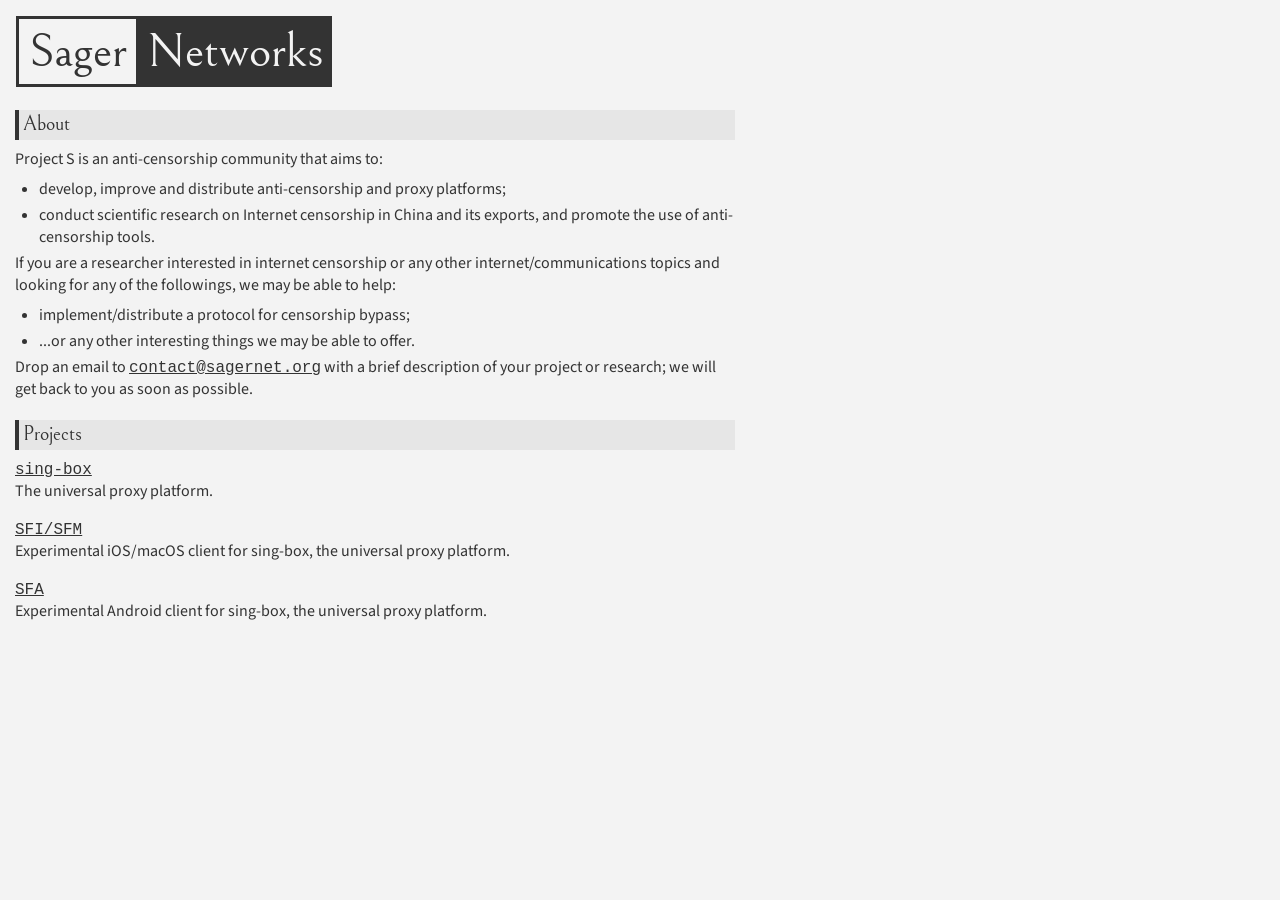
==== commit 4fbec392: "Init commit" ====
--- a/index.html
+++ b/index.html
@@ -1,2719 +1,68 @@
+<!DOCTYPE html>
+<html lang="en">
+<head>
+    <meta charset="utf-8">
+    <meta name="viewport" content="width=device-width, initial-scale=1.0">
+    <link href="css/reset.css" rel="stylesheet">
+    <link href="css/style.css" rel="stylesheet">
+    <link href="https://fonts.googleapis.com/css?family=Bellefair|Source+Sans+Pro" rel="stylesheet">
+    <title>SagerNet</title>
+</head>
+<body>
+<div class="header">
+        <span class="title_wrap">
+            <span class="title_part title_part_w">Sager</span><span class="title_part title_part_b">Networks</span>
+        </span>
+</div>
+<div class="content">
+    <section id="about">
+        <div class="subtitle">About</div>
+        <p>Project S is an anti-censorship community that aims to:</p>
+        <ul>
+            <li>develop, improve and distribute anti-censorship and proxy platforms;</li>
+            <li>conduct scientific research on Internet censorship in China and its exports, and promote the use of
+                anti-censorship tools.
+            </li>
+        </ul>
+        <p>If you are a researcher interested in internet censorship or any other internet/communications topics and
+            looking for any of the followings, we may be able to help: </p>
+        <ul>
+            <li>implement/distribute a protocol for censorship bypass;</li>
+            <li>...or any other interesting things we may be able to offer.</li>
+        </ul>
+        <p>
+            Drop an email to <a href="mailto:contact@sagernet.org">contact@sagernet.org</a> with a brief description of
+            your project or research; we will get back to you as soon as possible.
+        </p>
+    </section>
+    <section>
+        <div class="subtitle">Projects</div>
+        <ul>
+            <li>
+                <a href="https://github.com/SagerNet/sing-box" target="_blank">sing-box</a>
+                <p>
+                    The universal proxy platform.
+                </p>
+            </li>
+        </ul>
+        <ul>
+            <li>
+                <a href="https://github.com/SagerNet/sing-box-for-apple" target="_blank">SFI/SFM</a>
+                <p>
+                    Experimental iOS/macOS client for sing-box, the universal proxy platform.
+                </p>
+            </li>
+        </ul>
+        <ul>
+            <li>
+                <a href="https://github.com/SagerNet/sing-box-for-android" target="_blank">SFA</a>
+                <p>
+                    Experimental Android client for sing-box, the universal proxy platform.
+                </p>
+            </li>
+        </ul>
 
-<!doctype html>
-<html lang="en" class="no-js">
-  <head>
-    
-      <meta charset="utf-8">
-      <meta name="viewport" content="width=device-width,initial-scale=1">
-      
-        <meta name="description" content="The universal proxy toolchain for Android">
-      
-      
-        <meta name="author" content="nekohasekai">
-      
-      
-        <link rel="canonical" href="https://sagernet.org/">
-      
-      <link rel="icon" href="assets/images/favicon.ico">
-      <meta name="generator" content="mkdocs-1.3.0, mkdocs-material-8.3.8">
-    
-    
-      
-        <title>SagerNet</title>
-      
-    
-    
-      <link rel="stylesheet" href="assets/stylesheets/main.1d29e8d0.min.css">
-      
-        
-        <link rel="stylesheet" href="assets/stylesheets/palette.cbb835fc.min.css">
-        
-      
-      
-    
-    
-    
-      
-        
-        
-        <link rel="preconnect" href="https://fonts.gstatic.com" crossorigin>
-        <link rel="stylesheet" href="https://fonts.googleapis.com/css?family=Roboto:300,300i,400,400i,700,700i%7CRoboto+Mono:400,400i,700,700i&display=fallback">
-        <style>:root{--md-text-font:"Roboto";--md-code-font:"Roboto Mono"}</style>
-      
-    
-    
-    <script>__md_scope=new URL(".",location),__md_get=(e,_=localStorage,t=__md_scope)=>JSON.parse(_.getItem(t.pathname+"."+e)),__md_set=(e,_,t=localStorage,a=__md_scope)=>{try{t.setItem(a.pathname+"."+e,JSON.stringify(_))}catch(e){}}</script>
-    
-      
-
-    
-    
-  </head>
-  
-  
-    
-    
-    
-    
-    
-    <body dir="ltr" data-md-color-scheme="" data-md-color-primary="none" data-md-color-accent="none">
-  
-    
-    
-    <input class="md-toggle" data-md-toggle="drawer" type="checkbox" id="__drawer" autocomplete="off">
-    <input class="md-toggle" data-md-toggle="search" type="checkbox" id="__search" autocomplete="off">
-    <label class="md-overlay" for="__drawer"></label>
-    <div data-md-component="skip">
-      
-        
-        <a href="#sagernet" class="md-skip">
-          Skip to content
-        </a>
-      
-    </div>
-    <div data-md-component="announce">
-      
-    </div>
-    
-    
-      
-
-<header class="md-header" data-md-component="header">
-  <nav class="md-header__inner md-grid" aria-label="Header">
-    <a href="." title="SagerNet" class="md-header__button md-logo" aria-label="SagerNet" data-md-component="logo">
-      
-  <img src="assets/images/logo.png" alt="logo">
-
-    </a>
-    <label class="md-header__button md-icon" for="__drawer">
-      <svg xmlns="http://www.w3.org/2000/svg" viewBox="0 0 24 24"><path d="M3 6h18v2H3V6m0 5h18v2H3v-2m0 5h18v2H3v-2Z"/></svg>
-    </label>
-    <div class="md-header__title" data-md-component="header-title">
-      <div class="md-header__ellipsis">
-        <div class="md-header__topic">
-          <span class="md-ellipsis">
-            SagerNet
-          </span>
-        </div>
-        <div class="md-header__topic" data-md-component="header-topic">
-          <span class="md-ellipsis">
-            
-              Introduction
-            
-          </span>
-        </div>
-      </div>
-    </div>
-    
-    
-    
-      <label class="md-header__button md-icon" for="__search">
-        <svg xmlns="http://www.w3.org/2000/svg" viewBox="0 0 24 24"><path d="M9.5 3A6.5 6.5 0 0 1 16 9.5c0 1.61-.59 3.09-1.56 4.23l.27.27h.79l5 5-1.5 1.5-5-5v-.79l-.27-.27A6.516 6.516 0 0 1 9.5 16 6.5 6.5 0 0 1 3 9.5 6.5 6.5 0 0 1 9.5 3m0 2C7 5 5 7 5 9.5S7 14 9.5 14 14 12 14 9.5 12 5 9.5 5Z"/></svg>
-      </label>
-      <div class="md-search" data-md-component="search" role="dialog">
-  <label class="md-search__overlay" for="__search"></label>
-  <div class="md-search__inner" role="search">
-    <form class="md-search__form" name="search">
-      <input type="text" class="md-search__input" name="query" aria-label="Search" placeholder="Search" autocapitalize="off" autocorrect="off" autocomplete="off" spellcheck="false" data-md-component="search-query" required>
-      <label class="md-search__icon md-icon" for="__search">
-        <svg xmlns="http://www.w3.org/2000/svg" viewBox="0 0 24 24"><path d="M9.5 3A6.5 6.5 0 0 1 16 9.5c0 1.61-.59 3.09-1.56 4.23l.27.27h.79l5 5-1.5 1.5-5-5v-.79l-.27-.27A6.516 6.516 0 0 1 9.5 16 6.5 6.5 0 0 1 3 9.5 6.5 6.5 0 0 1 9.5 3m0 2C7 5 5 7 5 9.5S7 14 9.5 14 14 12 14 9.5 12 5 9.5 5Z"/></svg>
-        <svg xmlns="http://www.w3.org/2000/svg" viewBox="0 0 24 24"><path d="M20 11v2H8l5.5 5.5-1.42 1.42L4.16 12l7.92-7.92L13.5 5.5 8 11h12Z"/></svg>
-      </label>
-      <nav class="md-search__options" aria-label="Search">
-        
-        <button type="reset" class="md-search__icon md-icon" aria-label="Clear" tabindex="-1">
-          <svg xmlns="http://www.w3.org/2000/svg" viewBox="0 0 24 24"><path d="M19 6.41 17.59 5 12 10.59 6.41 5 5 6.41 10.59 12 5 17.59 6.41 19 12 13.41 17.59 19 19 17.59 13.41 12 19 6.41Z"/></svg>
-        </button>
-      </nav>
-      
-    </form>
-    <div class="md-search__output">
-      <div class="md-search__scrollwrap" data-md-scrollfix>
-        <div class="md-search-result" data-md-component="search-result">
-          <div class="md-search-result__meta">
-            Initializing search
-          </div>
-          <ol class="md-search-result__list"></ol>
-        </div>
-      </div>
-    </div>
-  </div>
+    </section>
 </div>
-    
-    
-      <div class="md-header__source">
-        <a href="https://github.com/SagerNet/SagerNet" title="Go to repository" class="md-source" data-md-component="source">
-  <div class="md-source__icon md-icon">
-    
-    <svg xmlns="http://www.w3.org/2000/svg" viewBox="0 0 448 512"><!--! Font Awesome Free 6.1.1 by @fontawesome - https://fontawesome.com License - https://fontawesome.com/license/free (Icons: CC BY 4.0, Fonts: SIL OFL 1.1, Code: MIT License) Copyright 2022 Fonticons, Inc.--><path d="M439.55 236.05 244 40.45a28.87 28.87 0 0 0-40.81 0l-40.66 40.63 51.52 51.52c27.06-9.14 52.68 16.77 43.39 43.68l49.66 49.66c34.23-11.8 61.18 31 35.47 56.69-26.49 26.49-70.21-2.87-56-37.34L240.22 199v121.85c25.3 12.54 22.26 41.85 9.08 55a34.34 34.34 0 0 1-48.55 0c-17.57-17.6-11.07-46.91 11.25-56v-123c-20.8-8.51-24.6-30.74-18.64-45L142.57 101 8.45 235.14a28.86 28.86 0 0 0 0 40.81l195.61 195.6a28.86 28.86 0 0 0 40.8 0l194.69-194.69a28.86 28.86 0 0 0 0-40.81z"/></svg>
-  </div>
-  <div class="md-source__repository">
-    SagerNet
-  </div>
-</a>
-      </div>
-    
-  </nav>
-  
-</header>
-    
-    <div class="md-container" data-md-component="container">
-      
-      
-        
-          
-        
-      
-      <main class="md-main" data-md-component="main">
-        <div class="md-main__inner md-grid">
-          
-            
-              
-              <div class="md-sidebar md-sidebar--primary" data-md-component="sidebar" data-md-type="navigation" >
-                <div class="md-sidebar__scrollwrap">
-                  <div class="md-sidebar__inner">
-                    
-
-
-<nav class="md-nav md-nav--primary" aria-label="Navigation" data-md-level="0">
-  <label class="md-nav__title" for="__drawer">
-    <a href="." title="SagerNet" class="md-nav__button md-logo" aria-label="SagerNet" data-md-component="logo">
-      
-  <img src="assets/images/logo.png" alt="logo">
-
-    </a>
-    SagerNet
-  </label>
-  
-    <div class="md-nav__source">
-      <a href="https://github.com/SagerNet/SagerNet" title="Go to repository" class="md-source" data-md-component="source">
-  <div class="md-source__icon md-icon">
-    
-    <svg xmlns="http://www.w3.org/2000/svg" viewBox="0 0 448 512"><!--! Font Awesome Free 6.1.1 by @fontawesome - https://fontawesome.com License - https://fontawesome.com/license/free (Icons: CC BY 4.0, Fonts: SIL OFL 1.1, Code: MIT License) Copyright 2022 Fonticons, Inc.--><path d="M439.55 236.05 244 40.45a28.87 28.87 0 0 0-40.81 0l-40.66 40.63 51.52 51.52c27.06-9.14 52.68 16.77 43.39 43.68l49.66 49.66c34.23-11.8 61.18 31 35.47 56.69-26.49 26.49-70.21-2.87-56-37.34L240.22 199v121.85c25.3 12.54 22.26 41.85 9.08 55a34.34 34.34 0 0 1-48.55 0c-17.57-17.6-11.07-46.91 11.25-56v-123c-20.8-8.51-24.6-30.74-18.64-45L142.57 101 8.45 235.14a28.86 28.86 0 0 0 0 40.81l195.61 195.6a28.86 28.86 0 0 0 40.8 0l194.69-194.69a28.86 28.86 0 0 0 0-40.81z"/></svg>
-  </div>
-  <div class="md-source__repository">
-    SagerNet
-  </div>
-</a>
-    </div>
-  
-  <ul class="md-nav__list" data-md-scrollfix>
-    
-      
-      
-      
-
-  
-  
-    
-  
-  
-    <li class="md-nav__item md-nav__item--active">
-      
-      <input class="md-nav__toggle md-toggle" data-md-toggle="toc" type="checkbox" id="__toc">
-      
-      
-        
-      
-      
-        <label class="md-nav__link md-nav__link--active" for="__toc">
-          Introduction
-          <span class="md-nav__icon md-icon"></span>
-        </label>
-      
-      <a href="." class="md-nav__link md-nav__link--active">
-        Introduction
-      </a>
-      
-        
-
-<nav class="md-nav md-nav--secondary" aria-label="Table of contents">
-  
-  
-  
-    
-  
-  
-    <label class="md-nav__title" for="__toc">
-      <span class="md-nav__icon md-icon"></span>
-      Table of contents
-    </label>
-    <ul class="md-nav__list" data-md-component="toc" data-md-scrollfix>
-      
-        <li class="md-nav__item">
-  <a href="#changelog" class="md-nav__link">
-    Changelog
-  </a>
-  
-    <nav class="md-nav" aria-label="Changelog">
-      <ul class="md-nav__list">
-        
-          <li class="md-nav__item">
-  <a href="#081-beta02" class="md-nav__link">
-    0.8.1-beta02
-  </a>
-  
-</li>
-        
-          <li class="md-nav__item">
-  <a href="#081-beta01" class="md-nav__link">
-    0.8.1-beta01
-  </a>
-  
-</li>
-        
-          <li class="md-nav__item">
-  <a href="#08-rc05" class="md-nav__link">
-    0.8-rc05
-  </a>
-  
-</li>
-        
-          <li class="md-nav__item">
-  <a href="#08-beta06" class="md-nav__link">
-    0.8-beta06
-  </a>
-  
-</li>
-        
-          <li class="md-nav__item">
-  <a href="#08-beta05" class="md-nav__link">
-    0.8-beta05
-  </a>
-  
-</li>
-        
-          <li class="md-nav__item">
-  <a href="#08-beta03" class="md-nav__link">
-    0.8-beta03
-  </a>
-  
-</li>
-        
-          <li class="md-nav__item">
-  <a href="#08-beta02" class="md-nav__link">
-    0.8-beta02
-  </a>
-  
-</li>
-        
-          <li class="md-nav__item">
-  <a href="#08-beta01" class="md-nav__link">
-    0.8-beta01
-  </a>
-  
-</li>
-        
-          <li class="md-nav__item">
-  <a href="#07-rc11" class="md-nav__link">
-    0.7-rc11
-  </a>
-  
-</li>
-        
-          <li class="md-nav__item">
-  <a href="#07-rc10" class="md-nav__link">
-    0.7-rc10
-  </a>
-  
-</li>
-        
-          <li class="md-nav__item">
-  <a href="#07-rc09" class="md-nav__link">
-    0.7-rc09
-  </a>
-  
-</li>
-        
-          <li class="md-nav__item">
-  <a href="#07-rc08" class="md-nav__link">
-    0.7-rc08
-  </a>
-  
-</li>
-        
-          <li class="md-nav__item">
-  <a href="#07-rc06" class="md-nav__link">
-    0.7-rc06
-  </a>
-  
-</li>
-        
-          <li class="md-nav__item">
-  <a href="#07-rc05" class="md-nav__link">
-    0.7-rc05
-  </a>
-  
-</li>
-        
-          <li class="md-nav__item">
-  <a href="#07-rc04" class="md-nav__link">
-    0.7-rc04
-  </a>
-  
-</li>
-        
-          <li class="md-nav__item">
-  <a href="#07-rc02" class="md-nav__link">
-    0.7-rc02
-  </a>
-  
-</li>
-        
-          <li class="md-nav__item">
-  <a href="#07-rc01" class="md-nav__link">
-    0.7-rc01
-  </a>
-  
-</li>
-        
-          <li class="md-nav__item">
-  <a href="#07-beta06" class="md-nav__link">
-    0.7-beta06
-  </a>
-  
-</li>
-        
-          <li class="md-nav__item">
-  <a href="#07-beta05" class="md-nav__link">
-    0.7-beta05
-  </a>
-  
-</li>
-        
-          <li class="md-nav__item">
-  <a href="#07-beta04" class="md-nav__link">
-    0.7-beta04
-  </a>
-  
-</li>
-        
-          <li class="md-nav__item">
-  <a href="#07-beta03" class="md-nav__link">
-    0.7-beta03
-  </a>
-  
-</li>
-        
-          <li class="md-nav__item">
-  <a href="#07-beta02" class="md-nav__link">
-    0.7-beta02
-  </a>
-  
-</li>
-        
-          <li class="md-nav__item">
-  <a href="#07-beta01" class="md-nav__link">
-    0.7-beta01
-  </a>
-  
-</li>
-        
-          <li class="md-nav__item">
-  <a href="#06-rc04" class="md-nav__link">
-    0.6-rc04
-  </a>
-  
-</li>
-        
-          <li class="md-nav__item">
-  <a href="#06-rc03" class="md-nav__link">
-    0.6-rc03
-  </a>
-  
-</li>
-        
-          <li class="md-nav__item">
-  <a href="#06-rc02" class="md-nav__link">
-    0.6-rc02
-  </a>
-  
-</li>
-        
-          <li class="md-nav__item">
-  <a href="#06-beta20" class="md-nav__link">
-    0.6-beta20
-  </a>
-  
-</li>
-        
-          <li class="md-nav__item">
-  <a href="#06-beta19" class="md-nav__link">
-    0.6-beta19
-  </a>
-  
-</li>
-        
-          <li class="md-nav__item">
-  <a href="#06-beta15" class="md-nav__link">
-    0.6-beta15
-  </a>
-  
-</li>
-        
-          <li class="md-nav__item">
-  <a href="#06-beta14" class="md-nav__link">
-    0.6-beta14
-  </a>
-  
-</li>
-        
-          <li class="md-nav__item">
-  <a href="#06-beta13" class="md-nav__link">
-    0.6-beta13
-  </a>
-  
-</li>
-        
-          <li class="md-nav__item">
-  <a href="#06-beta12" class="md-nav__link">
-    0.6-beta12
-  </a>
-  
-</li>
-        
-          <li class="md-nav__item">
-  <a href="#06-beta11" class="md-nav__link">
-    0.6-beta11
-  </a>
-  
-</li>
-        
-          <li class="md-nav__item">
-  <a href="#06-beta10" class="md-nav__link">
-    0.6-beta10
-  </a>
-  
-</li>
-        
-          <li class="md-nav__item">
-  <a href="#06-beta09" class="md-nav__link">
-    0.6-beta09
-  </a>
-  
-</li>
-        
-          <li class="md-nav__item">
-  <a href="#06-beta08" class="md-nav__link">
-    0.6-beta08
-  </a>
-  
-</li>
-        
-          <li class="md-nav__item">
-  <a href="#06-beta06" class="md-nav__link">
-    0.6-beta06
-  </a>
-  
-</li>
-        
-          <li class="md-nav__item">
-  <a href="#06-beta05" class="md-nav__link">
-    0.6-beta05
-  </a>
-  
-</li>
-        
-          <li class="md-nav__item">
-  <a href="#06-beta04" class="md-nav__link">
-    0.6-beta04
-  </a>
-  
-</li>
-        
-          <li class="md-nav__item">
-  <a href="#06-beta03" class="md-nav__link">
-    0.6-beta03
-  </a>
-  
-</li>
-        
-          <li class="md-nav__item">
-  <a href="#06-beta01" class="md-nav__link">
-    0.6-beta01
-  </a>
-  
-</li>
-        
-          <li class="md-nav__item">
-  <a href="#05-rc25" class="md-nav__link">
-    0.5-rc25
-  </a>
-  
-</li>
-        
-          <li class="md-nav__item">
-  <a href="#05-rc24" class="md-nav__link">
-    0.5-rc24
-  </a>
-  
-</li>
-        
-          <li class="md-nav__item">
-  <a href="#05-rc23" class="md-nav__link">
-    0.5-rc23
-  </a>
-  
-</li>
-        
-          <li class="md-nav__item">
-  <a href="#05-rc21" class="md-nav__link">
-    0.5-rc21
-  </a>
-  
-</li>
-        
-          <li class="md-nav__item">
-  <a href="#05-rc20" class="md-nav__link">
-    0.5-rc20
-  </a>
-  
-</li>
-        
-          <li class="md-nav__item">
-  <a href="#05-rc19" class="md-nav__link">
-    0.5-rc19
-  </a>
-  
-</li>
-        
-          <li class="md-nav__item">
-  <a href="#05-rc18" class="md-nav__link">
-    0.5-rc18
-  </a>
-  
-</li>
-        
-          <li class="md-nav__item">
-  <a href="#05-rc17" class="md-nav__link">
-    0.5-rc17
-  </a>
-  
-</li>
-        
-          <li class="md-nav__item">
-  <a href="#05-rc16" class="md-nav__link">
-    0.5-rc16
-  </a>
-  
-</li>
-        
-          <li class="md-nav__item">
-  <a href="#05-rc15" class="md-nav__link">
-    0.5-rc15
-  </a>
-  
-</li>
-        
-          <li class="md-nav__item">
-  <a href="#05-rc14" class="md-nav__link">
-    0.5-rc14
-  </a>
-  
-</li>
-        
-          <li class="md-nav__item">
-  <a href="#05-rc13" class="md-nav__link">
-    0.5-rc13
-  </a>
-  
-</li>
-        
-          <li class="md-nav__item">
-  <a href="#05-rc12" class="md-nav__link">
-    0.5-rc12
-  </a>
-  
-</li>
-        
-          <li class="md-nav__item">
-  <a href="#05-rc11" class="md-nav__link">
-    0.5-rc11
-  </a>
-  
-</li>
-        
-          <li class="md-nav__item">
-  <a href="#05-rc10" class="md-nav__link">
-    0.5-rc10
-  </a>
-  
-</li>
-        
-          <li class="md-nav__item">
-  <a href="#05-rc09" class="md-nav__link">
-    0.5-rc09
-  </a>
-  
-</li>
-        
-          <li class="md-nav__item">
-  <a href="#05-rc07" class="md-nav__link">
-    0.5-rc07
-  </a>
-  
-</li>
-        
-          <li class="md-nav__item">
-  <a href="#05-rc06" class="md-nav__link">
-    0.5-rc06
-  </a>
-  
-</li>
-        
-          <li class="md-nav__item">
-  <a href="#05-rc05" class="md-nav__link">
-    0.5-rc05
-  </a>
-  
-</li>
-        
-          <li class="md-nav__item">
-  <a href="#05-rc04" class="md-nav__link">
-    0.5-rc04
-  </a>
-  
-</li>
-        
-          <li class="md-nav__item">
-  <a href="#05-rc03" class="md-nav__link">
-    0.5-rc03
-  </a>
-  
-</li>
-        
-          <li class="md-nav__item">
-  <a href="#05-rc02" class="md-nav__link">
-    0.5-rc02
-  </a>
-  
-</li>
-        
-          <li class="md-nav__item">
-  <a href="#05-rc01" class="md-nav__link">
-    0.5-rc01
-  </a>
-  
-</li>
-        
-          <li class="md-nav__item">
-  <a href="#05-beta04" class="md-nav__link">
-    0.5-beta04
-  </a>
-  
-</li>
-        
-          <li class="md-nav__item">
-  <a href="#05-beta03" class="md-nav__link">
-    0.5-beta03
-  </a>
-  
-</li>
-        
-          <li class="md-nav__item">
-  <a href="#05-beta02" class="md-nav__link">
-    0.5-beta02
-  </a>
-  
-</li>
-        
-          <li class="md-nav__item">
-  <a href="#05-beta01" class="md-nav__link">
-    0.5-beta01
-  </a>
-  
-</li>
-        
-          <li class="md-nav__item">
-  <a href="#04-rc07" class="md-nav__link">
-    0.4-rc07
-  </a>
-  
-</li>
-        
-          <li class="md-nav__item">
-  <a href="#04-rc06" class="md-nav__link">
-    0.4-rc06
-  </a>
-  
-</li>
-        
-          <li class="md-nav__item">
-  <a href="#04-rc05" class="md-nav__link">
-    0.4-rc05
-  </a>
-  
-</li>
-        
-          <li class="md-nav__item">
-  <a href="#04-rc04" class="md-nav__link">
-    0.4-rc04
-  </a>
-  
-</li>
-        
-          <li class="md-nav__item">
-  <a href="#04-rc03" class="md-nav__link">
-    0.4-rc03
-  </a>
-  
-</li>
-        
-          <li class="md-nav__item">
-  <a href="#04-rc02" class="md-nav__link">
-    0.4-rc02
-  </a>
-  
-</li>
-        
-          <li class="md-nav__item">
-  <a href="#04-rc01" class="md-nav__link">
-    0.4-rc01
-  </a>
-  
-</li>
-        
-          <li class="md-nav__item">
-  <a href="#04-beta03" class="md-nav__link">
-    0.4-beta03
-  </a>
-  
-</li>
-        
-          <li class="md-nav__item">
-  <a href="#04-beta02" class="md-nav__link">
-    0.4-beta02
-  </a>
-  
-</li>
-        
-          <li class="md-nav__item">
-  <a href="#04-beta01" class="md-nav__link">
-    0.4-beta01
-  </a>
-  
-</li>
-        
-          <li class="md-nav__item">
-  <a href="#03-rc14" class="md-nav__link">
-    0.3-rc14
-  </a>
-  
-</li>
-        
-          <li class="md-nav__item">
-  <a href="#03-rc12" class="md-nav__link">
-    0.3-rc12
-  </a>
-  
-</li>
-        
-          <li class="md-nav__item">
-  <a href="#03-rc09" class="md-nav__link">
-    0.3-rc09
-  </a>
-  
-</li>
-        
-          <li class="md-nav__item">
-  <a href="#03-rc08" class="md-nav__link">
-    0.3-rc08
-  </a>
-  
-</li>
-        
-          <li class="md-nav__item">
-  <a href="#03-rc07" class="md-nav__link">
-    0.3-rc07
-  </a>
-  
-</li>
-        
-          <li class="md-nav__item">
-  <a href="#03-rc06" class="md-nav__link">
-    0.3-rc06
-  </a>
-  
-</li>
-        
-          <li class="md-nav__item">
-  <a href="#03-rc05" class="md-nav__link">
-    0.3-rc05
-  </a>
-  
-</li>
-        
-          <li class="md-nav__item">
-  <a href="#03-rc04" class="md-nav__link">
-    0.3-rc04
-  </a>
-  
-</li>
-        
-          <li class="md-nav__item">
-  <a href="#03-rc02" class="md-nav__link">
-    0.3-rc02
-  </a>
-  
-</li>
-        
-          <li class="md-nav__item">
-  <a href="#03-rc01" class="md-nav__link">
-    0.3-rc01
-  </a>
-  
-</li>
-        
-          <li class="md-nav__item">
-  <a href="#02-rc05" class="md-nav__link">
-    0.2-rc05
-  </a>
-  
-</li>
-        
-          <li class="md-nav__item">
-  <a href="#02-rc04" class="md-nav__link">
-    0.2-rc04
-  </a>
-  
-</li>
-        
-          <li class="md-nav__item">
-  <a href="#02-rc03" class="md-nav__link">
-    0.2-rc03
-  </a>
-  
-</li>
-        
-          <li class="md-nav__item">
-  <a href="#02-rc02" class="md-nav__link">
-    0.2-rc02
-  </a>
-  
-</li>
-        
-          <li class="md-nav__item">
-  <a href="#02-rc01" class="md-nav__link">
-    0.2-rc01
-  </a>
-  
-</li>
-        
-          <li class="md-nav__item">
-  <a href="#01-rc27" class="md-nav__link">
-    0.1-rc27
-  </a>
-  
-</li>
-        
-          <li class="md-nav__item">
-  <a href="#01-rc26" class="md-nav__link">
-    0.1-rc26
-  </a>
-  
-</li>
-        
-          <li class="md-nav__item">
-  <a href="#01-rc25" class="md-nav__link">
-    0.1-rc25
-  </a>
-  
-</li>
-        
-          <li class="md-nav__item">
-  <a href="#01-rc24" class="md-nav__link">
-    0.1-rc24
-  </a>
-  
-</li>
-        
-          <li class="md-nav__item">
-  <a href="#01-rc23" class="md-nav__link">
-    0.1-rc23
-  </a>
-  
-</li>
-        
-          <li class="md-nav__item">
-  <a href="#01-rc22" class="md-nav__link">
-    0.1-rc22
-  </a>
-  
-</li>
-        
-          <li class="md-nav__item">
-  <a href="#01-rc21" class="md-nav__link">
-    0.1-rc21
-  </a>
-  
-</li>
-        
-          <li class="md-nav__item">
-  <a href="#01-rc20" class="md-nav__link">
-    0.1-rc20
-  </a>
-  
-</li>
-        
-          <li class="md-nav__item">
-  <a href="#01-rc19" class="md-nav__link">
-    0.1-rc19
-  </a>
-  
-</li>
-        
-          <li class="md-nav__item">
-  <a href="#01-rc17" class="md-nav__link">
-    0.1-rc17
-  </a>
-  
-</li>
-        
-          <li class="md-nav__item">
-  <a href="#01-rc16" class="md-nav__link">
-    0.1-rc16
-  </a>
-  
-</li>
-        
-          <li class="md-nav__item">
-  <a href="#01-rc15" class="md-nav__link">
-    0.1-rc15
-  </a>
-  
-</li>
-        
-          <li class="md-nav__item">
-  <a href="#01-rc14" class="md-nav__link">
-    0.1-rc14
-  </a>
-  
-</li>
-        
-          <li class="md-nav__item">
-  <a href="#01-rc13" class="md-nav__link">
-    0.1-rc13
-  </a>
-  
-</li>
-        
-          <li class="md-nav__item">
-  <a href="#01-rc12" class="md-nav__link">
-    0.1-rc12
-  </a>
-  
-</li>
-        
-          <li class="md-nav__item">
-  <a href="#01-rc11" class="md-nav__link">
-    0.1-rc11
-  </a>
-  
-</li>
-        
-      </ul>
-    </nav>
-  
-</li>
-      
-    </ul>
-  
-</nav>
-      
-    </li>
-  
-
-    
-      
-      
-      
-
-  
-  
-  
-    <li class="md-nav__item">
-      <a href="download/" class="md-nav__link">
-        Download
-      </a>
-    </li>
-  
-
-    
-      
-      
-      
-
-  
-  
-  
-    <li class="md-nav__item">
-      <a href="configuration/" class="md-nav__link">
-        Configuration
-      </a>
-    </li>
-  
-
-    
-      
-      
-      
-
-  
-  
-  
-    <li class="md-nav__item">
-      <a href="group/" class="md-nav__link">
-        Group
-      </a>
-    </li>
-  
-
-    
-      
-      
-      
-
-  
-  
-  
-    <li class="md-nav__item">
-      <a href="route/" class="md-nav__link">
-        Route
-      </a>
-    </li>
-  
-
-    
-      
-      
-      
-
-  
-  
-  
-    <li class="md-nav__item">
-      <a href="plugin/" class="md-nav__link">
-        Plugin
-      </a>
-    </li>
-  
-
-    
-  </ul>
-</nav>
-                  </div>
-                </div>
-              </div>
-            
-            
-              
-              <div class="md-sidebar md-sidebar--secondary" data-md-component="sidebar" data-md-type="toc" >
-                <div class="md-sidebar__scrollwrap">
-                  <div class="md-sidebar__inner">
-                    
-
-<nav class="md-nav md-nav--secondary" aria-label="Table of contents">
-  
-  
-  
-    
-  
-  
-    <label class="md-nav__title" for="__toc">
-      <span class="md-nav__icon md-icon"></span>
-      Table of contents
-    </label>
-    <ul class="md-nav__list" data-md-component="toc" data-md-scrollfix>
-      
-        <li class="md-nav__item">
-  <a href="#changelog" class="md-nav__link">
-    Changelog
-  </a>
-  
-    <nav class="md-nav" aria-label="Changelog">
-      <ul class="md-nav__list">
-        
-          <li class="md-nav__item">
-  <a href="#081-beta02" class="md-nav__link">
-    0.8.1-beta02
-  </a>
-  
-</li>
-        
-          <li class="md-nav__item">
-  <a href="#081-beta01" class="md-nav__link">
-    0.8.1-beta01
-  </a>
-  
-</li>
-        
-          <li class="md-nav__item">
-  <a href="#08-rc05" class="md-nav__link">
-    0.8-rc05
-  </a>
-  
-</li>
-        
-          <li class="md-nav__item">
-  <a href="#08-beta06" class="md-nav__link">
-    0.8-beta06
-  </a>
-  
-</li>
-        
-          <li class="md-nav__item">
-  <a href="#08-beta05" class="md-nav__link">
-    0.8-beta05
-  </a>
-  
-</li>
-        
-          <li class="md-nav__item">
-  <a href="#08-beta03" class="md-nav__link">
-    0.8-beta03
-  </a>
-  
-</li>
-        
-          <li class="md-nav__item">
-  <a href="#08-beta02" class="md-nav__link">
-    0.8-beta02
-  </a>
-  
-</li>
-        
-          <li class="md-nav__item">
-  <a href="#08-beta01" class="md-nav__link">
-    0.8-beta01
-  </a>
-  
-</li>
-        
-          <li class="md-nav__item">
-  <a href="#07-rc11" class="md-nav__link">
-    0.7-rc11
-  </a>
-  
-</li>
-        
-          <li class="md-nav__item">
-  <a href="#07-rc10" class="md-nav__link">
-    0.7-rc10
-  </a>
-  
-</li>
-        
-          <li class="md-nav__item">
-  <a href="#07-rc09" class="md-nav__link">
-    0.7-rc09
-  </a>
-  
-</li>
-        
-          <li class="md-nav__item">
-  <a href="#07-rc08" class="md-nav__link">
-    0.7-rc08
-  </a>
-  
-</li>
-        
-          <li class="md-nav__item">
-  <a href="#07-rc06" class="md-nav__link">
-    0.7-rc06
-  </a>
-  
-</li>
-        
-          <li class="md-nav__item">
-  <a href="#07-rc05" class="md-nav__link">
-    0.7-rc05
-  </a>
-  
-</li>
-        
-          <li class="md-nav__item">
-  <a href="#07-rc04" class="md-nav__link">
-    0.7-rc04
-  </a>
-  
-</li>
-        
-          <li class="md-nav__item">
-  <a href="#07-rc02" class="md-nav__link">
-    0.7-rc02
-  </a>
-  
-</li>
-        
-          <li class="md-nav__item">
-  <a href="#07-rc01" class="md-nav__link">
-    0.7-rc01
-  </a>
-  
-</li>
-        
-          <li class="md-nav__item">
-  <a href="#07-beta06" class="md-nav__link">
-    0.7-beta06
-  </a>
-  
-</li>
-        
-          <li class="md-nav__item">
-  <a href="#07-beta05" class="md-nav__link">
-    0.7-beta05
-  </a>
-  
-</li>
-        
-          <li class="md-nav__item">
-  <a href="#07-beta04" class="md-nav__link">
-    0.7-beta04
-  </a>
-  
-</li>
-        
-          <li class="md-nav__item">
-  <a href="#07-beta03" class="md-nav__link">
-    0.7-beta03
-  </a>
-  
-</li>
-        
-          <li class="md-nav__item">
-  <a href="#07-beta02" class="md-nav__link">
-    0.7-beta02
-  </a>
-  
-</li>
-        
-          <li class="md-nav__item">
-  <a href="#07-beta01" class="md-nav__link">
-    0.7-beta01
-  </a>
-  
-</li>
-        
-          <li class="md-nav__item">
-  <a href="#06-rc04" class="md-nav__link">
-    0.6-rc04
-  </a>
-  
-</li>
-        
-          <li class="md-nav__item">
-  <a href="#06-rc03" class="md-nav__link">
-    0.6-rc03
-  </a>
-  
-</li>
-        
-          <li class="md-nav__item">
-  <a href="#06-rc02" class="md-nav__link">
-    0.6-rc02
-  </a>
-  
-</li>
-        
-          <li class="md-nav__item">
-  <a href="#06-beta20" class="md-nav__link">
-    0.6-beta20
-  </a>
-  
-</li>
-        
-          <li class="md-nav__item">
-  <a href="#06-beta19" class="md-nav__link">
-    0.6-beta19
-  </a>
-  
-</li>
-        
-          <li class="md-nav__item">
-  <a href="#06-beta15" class="md-nav__link">
-    0.6-beta15
-  </a>
-  
-</li>
-        
-          <li class="md-nav__item">
-  <a href="#06-beta14" class="md-nav__link">
-    0.6-beta14
-  </a>
-  
-</li>
-        
-          <li class="md-nav__item">
-  <a href="#06-beta13" class="md-nav__link">
-    0.6-beta13
-  </a>
-  
-</li>
-        
-          <li class="md-nav__item">
-  <a href="#06-beta12" class="md-nav__link">
-    0.6-beta12
-  </a>
-  
-</li>
-        
-          <li class="md-nav__item">
-  <a href="#06-beta11" class="md-nav__link">
-    0.6-beta11
-  </a>
-  
-</li>
-        
-          <li class="md-nav__item">
-  <a href="#06-beta10" class="md-nav__link">
-    0.6-beta10
-  </a>
-  
-</li>
-        
-          <li class="md-nav__item">
-  <a href="#06-beta09" class="md-nav__link">
-    0.6-beta09
-  </a>
-  
-</li>
-        
-          <li class="md-nav__item">
-  <a href="#06-beta08" class="md-nav__link">
-    0.6-beta08
-  </a>
-  
-</li>
-        
-          <li class="md-nav__item">
-  <a href="#06-beta06" class="md-nav__link">
-    0.6-beta06
-  </a>
-  
-</li>
-        
-          <li class="md-nav__item">
-  <a href="#06-beta05" class="md-nav__link">
-    0.6-beta05
-  </a>
-  
-</li>
-        
-          <li class="md-nav__item">
-  <a href="#06-beta04" class="md-nav__link">
-    0.6-beta04
-  </a>
-  
-</li>
-        
-          <li class="md-nav__item">
-  <a href="#06-beta03" class="md-nav__link">
-    0.6-beta03
-  </a>
-  
-</li>
-        
-          <li class="md-nav__item">
-  <a href="#06-beta01" class="md-nav__link">
-    0.6-beta01
-  </a>
-  
-</li>
-        
-          <li class="md-nav__item">
-  <a href="#05-rc25" class="md-nav__link">
-    0.5-rc25
-  </a>
-  
-</li>
-        
-          <li class="md-nav__item">
-  <a href="#05-rc24" class="md-nav__link">
-    0.5-rc24
-  </a>
-  
-</li>
-        
-          <li class="md-nav__item">
-  <a href="#05-rc23" class="md-nav__link">
-    0.5-rc23
-  </a>
-  
-</li>
-        
-          <li class="md-nav__item">
-  <a href="#05-rc21" class="md-nav__link">
-    0.5-rc21
-  </a>
-  
-</li>
-        
-          <li class="md-nav__item">
-  <a href="#05-rc20" class="md-nav__link">
-    0.5-rc20
-  </a>
-  
-</li>
-        
-          <li class="md-nav__item">
-  <a href="#05-rc19" class="md-nav__link">
-    0.5-rc19
-  </a>
-  
-</li>
-        
-          <li class="md-nav__item">
-  <a href="#05-rc18" class="md-nav__link">
-    0.5-rc18
-  </a>
-  
-</li>
-        
-          <li class="md-nav__item">
-  <a href="#05-rc17" class="md-nav__link">
-    0.5-rc17
-  </a>
-  
-</li>
-        
-          <li class="md-nav__item">
-  <a href="#05-rc16" class="md-nav__link">
-    0.5-rc16
-  </a>
-  
-</li>
-        
-          <li class="md-nav__item">
-  <a href="#05-rc15" class="md-nav__link">
-    0.5-rc15
-  </a>
-  
-</li>
-        
-          <li class="md-nav__item">
-  <a href="#05-rc14" class="md-nav__link">
-    0.5-rc14
-  </a>
-  
-</li>
-        
-          <li class="md-nav__item">
-  <a href="#05-rc13" class="md-nav__link">
-    0.5-rc13
-  </a>
-  
-</li>
-        
-          <li class="md-nav__item">
-  <a href="#05-rc12" class="md-nav__link">
-    0.5-rc12
-  </a>
-  
-</li>
-        
-          <li class="md-nav__item">
-  <a href="#05-rc11" class="md-nav__link">
-    0.5-rc11
-  </a>
-  
-</li>
-        
-          <li class="md-nav__item">
-  <a href="#05-rc10" class="md-nav__link">
-    0.5-rc10
-  </a>
-  
-</li>
-        
-          <li class="md-nav__item">
-  <a href="#05-rc09" class="md-nav__link">
-    0.5-rc09
-  </a>
-  
-</li>
-        
-          <li class="md-nav__item">
-  <a href="#05-rc07" class="md-nav__link">
-    0.5-rc07
-  </a>
-  
-</li>
-        
-          <li class="md-nav__item">
-  <a href="#05-rc06" class="md-nav__link">
-    0.5-rc06
-  </a>
-  
-</li>
-        
-          <li class="md-nav__item">
-  <a href="#05-rc05" class="md-nav__link">
-    0.5-rc05
-  </a>
-  
-</li>
-        
-          <li class="md-nav__item">
-  <a href="#05-rc04" class="md-nav__link">
-    0.5-rc04
-  </a>
-  
-</li>
-        
-          <li class="md-nav__item">
-  <a href="#05-rc03" class="md-nav__link">
-    0.5-rc03
-  </a>
-  
-</li>
-        
-          <li class="md-nav__item">
-  <a href="#05-rc02" class="md-nav__link">
-    0.5-rc02
-  </a>
-  
-</li>
-        
-          <li class="md-nav__item">
-  <a href="#05-rc01" class="md-nav__link">
-    0.5-rc01
-  </a>
-  
-</li>
-        
-          <li class="md-nav__item">
-  <a href="#05-beta04" class="md-nav__link">
-    0.5-beta04
-  </a>
-  
-</li>
-        
-          <li class="md-nav__item">
-  <a href="#05-beta03" class="md-nav__link">
-    0.5-beta03
-  </a>
-  
-</li>
-        
-          <li class="md-nav__item">
-  <a href="#05-beta02" class="md-nav__link">
-    0.5-beta02
-  </a>
-  
-</li>
-        
-          <li class="md-nav__item">
-  <a href="#05-beta01" class="md-nav__link">
-    0.5-beta01
-  </a>
-  
-</li>
-        
-          <li class="md-nav__item">
-  <a href="#04-rc07" class="md-nav__link">
-    0.4-rc07
-  </a>
-  
-</li>
-        
-          <li class="md-nav__item">
-  <a href="#04-rc06" class="md-nav__link">
-    0.4-rc06
-  </a>
-  
-</li>
-        
-          <li class="md-nav__item">
-  <a href="#04-rc05" class="md-nav__link">
-    0.4-rc05
-  </a>
-  
-</li>
-        
-          <li class="md-nav__item">
-  <a href="#04-rc04" class="md-nav__link">
-    0.4-rc04
-  </a>
-  
-</li>
-        
-          <li class="md-nav__item">
-  <a href="#04-rc03" class="md-nav__link">
-    0.4-rc03
-  </a>
-  
-</li>
-        
-          <li class="md-nav__item">
-  <a href="#04-rc02" class="md-nav__link">
-    0.4-rc02
-  </a>
-  
-</li>
-        
-          <li class="md-nav__item">
-  <a href="#04-rc01" class="md-nav__link">
-    0.4-rc01
-  </a>
-  
-</li>
-        
-          <li class="md-nav__item">
-  <a href="#04-beta03" class="md-nav__link">
-    0.4-beta03
-  </a>
-  
-</li>
-        
-          <li class="md-nav__item">
-  <a href="#04-beta02" class="md-nav__link">
-    0.4-beta02
-  </a>
-  
-</li>
-        
-          <li class="md-nav__item">
-  <a href="#04-beta01" class="md-nav__link">
-    0.4-beta01
-  </a>
-  
-</li>
-        
-          <li class="md-nav__item">
-  <a href="#03-rc14" class="md-nav__link">
-    0.3-rc14
-  </a>
-  
-</li>
-        
-          <li class="md-nav__item">
-  <a href="#03-rc12" class="md-nav__link">
-    0.3-rc12
-  </a>
-  
-</li>
-        
-          <li class="md-nav__item">
-  <a href="#03-rc09" class="md-nav__link">
-    0.3-rc09
-  </a>
-  
-</li>
-        
-          <li class="md-nav__item">
-  <a href="#03-rc08" class="md-nav__link">
-    0.3-rc08
-  </a>
-  
-</li>
-        
-          <li class="md-nav__item">
-  <a href="#03-rc07" class="md-nav__link">
-    0.3-rc07
-  </a>
-  
-</li>
-        
-          <li class="md-nav__item">
-  <a href="#03-rc06" class="md-nav__link">
-    0.3-rc06
-  </a>
-  
-</li>
-        
-          <li class="md-nav__item">
-  <a href="#03-rc05" class="md-nav__link">
-    0.3-rc05
-  </a>
-  
-</li>
-        
-          <li class="md-nav__item">
-  <a href="#03-rc04" class="md-nav__link">
-    0.3-rc04
-  </a>
-  
-</li>
-        
-          <li class="md-nav__item">
-  <a href="#03-rc02" class="md-nav__link">
-    0.3-rc02
-  </a>
-  
-</li>
-        
-          <li class="md-nav__item">
-  <a href="#03-rc01" class="md-nav__link">
-    0.3-rc01
-  </a>
-  
-</li>
-        
-          <li class="md-nav__item">
-  <a href="#02-rc05" class="md-nav__link">
-    0.2-rc05
-  </a>
-  
-</li>
-        
-          <li class="md-nav__item">
-  <a href="#02-rc04" class="md-nav__link">
-    0.2-rc04
-  </a>
-  
-</li>
-        
-          <li class="md-nav__item">
-  <a href="#02-rc03" class="md-nav__link">
-    0.2-rc03
-  </a>
-  
-</li>
-        
-          <li class="md-nav__item">
-  <a href="#02-rc02" class="md-nav__link">
-    0.2-rc02
-  </a>
-  
-</li>
-        
-          <li class="md-nav__item">
-  <a href="#02-rc01" class="md-nav__link">
-    0.2-rc01
-  </a>
-  
-</li>
-        
-          <li class="md-nav__item">
-  <a href="#01-rc27" class="md-nav__link">
-    0.1-rc27
-  </a>
-  
-</li>
-        
-          <li class="md-nav__item">
-  <a href="#01-rc26" class="md-nav__link">
-    0.1-rc26
-  </a>
-  
-</li>
-        
-          <li class="md-nav__item">
-  <a href="#01-rc25" class="md-nav__link">
-    0.1-rc25
-  </a>
-  
-</li>
-        
-          <li class="md-nav__item">
-  <a href="#01-rc24" class="md-nav__link">
-    0.1-rc24
-  </a>
-  
-</li>
-        
-          <li class="md-nav__item">
-  <a href="#01-rc23" class="md-nav__link">
-    0.1-rc23
-  </a>
-  
-</li>
-        
-          <li class="md-nav__item">
-  <a href="#01-rc22" class="md-nav__link">
-    0.1-rc22
-  </a>
-  
-</li>
-        
-          <li class="md-nav__item">
-  <a href="#01-rc21" class="md-nav__link">
-    0.1-rc21
-  </a>
-  
-</li>
-        
-          <li class="md-nav__item">
-  <a href="#01-rc20" class="md-nav__link">
-    0.1-rc20
-  </a>
-  
-</li>
-        
-          <li class="md-nav__item">
-  <a href="#01-rc19" class="md-nav__link">
-    0.1-rc19
-  </a>
-  
-</li>
-        
-          <li class="md-nav__item">
-  <a href="#01-rc17" class="md-nav__link">
-    0.1-rc17
-  </a>
-  
-</li>
-        
-          <li class="md-nav__item">
-  <a href="#01-rc16" class="md-nav__link">
-    0.1-rc16
-  </a>
-  
-</li>
-        
-          <li class="md-nav__item">
-  <a href="#01-rc15" class="md-nav__link">
-    0.1-rc15
-  </a>
-  
-</li>
-        
-          <li class="md-nav__item">
-  <a href="#01-rc14" class="md-nav__link">
-    0.1-rc14
-  </a>
-  
-</li>
-        
-          <li class="md-nav__item">
-  <a href="#01-rc13" class="md-nav__link">
-    0.1-rc13
-  </a>
-  
-</li>
-        
-          <li class="md-nav__item">
-  <a href="#01-rc12" class="md-nav__link">
-    0.1-rc12
-  </a>
-  
-</li>
-        
-          <li class="md-nav__item">
-  <a href="#01-rc11" class="md-nav__link">
-    0.1-rc11
-  </a>
-  
-</li>
-        
-      </ul>
-    </nav>
-  
-</li>
-      
-    </ul>
-  
-</nav>
-                  </div>
-                </div>
-              </div>
-            
-          
-          <div class="md-content" data-md-component="content">
-            <article class="md-content__inner md-typeset">
-              
-                
-
-
-<h1 id="sagernet">SagerNet</h1>
-<p>The universal proxy toolchain for Android, written in Kotlin.</p>
-<p><a href="https://github.com/SagerNet/SagerNet"><img alt="" src="https://count.getloli.com/get/@nekohasekai?theme=rule34" /></a></p>
-<h3 id="changelog">Changelog</h3>
-<h4 id="081-beta02">0.8.1-beta02</h4>
-<ul>
-<li>Bug fixes</li>
-</ul>
-<h4 id="081-beta01">0.8.1-beta01</h4>
-<ul>
-<li>Add support for <a href="https://github.com/enfein/mieru">Mieru</a></li>
-<li>Add support for <a href="https://github.com/EAimTY/tuic">TUIC</a></li>
-</ul>
-<h4 id="08-rc05">0.8-rc05</h4>
-<ul>
-<li>Bug fixes</li>
-</ul>
-<h4 id="08-beta06">0.8-beta06</h4>
-<ul>
-<li>Shadowsocks 2022 TCP protocol breaking changes <strong>1</strong></li>
-</ul>
-<p><strong>1</strong>:</p>
-<p>This change prevents a possible detection method (also present in old shadowsocks).</p>
-<p>Need to update sing ss-server or shadowsocks-rust &gt;= v1.15.0-alpha.4 (not released yet, use master branch).</p>
-<h4 id="08-beta05">0.8-beta05</h4>
-<ul>
-<li>Fix shadowsocks 2022-blake3-aes-128-gcm implementation <strong>1</strong></li>
-<li>Bug fixes</li>
-</ul>
-<p><strong>1</strong>: Due to an implementation detail bug, users of 2022-blake3-aes-128-gcm will need to update both the server and
-client.</p>
-<h4 id="08-beta03">0.8-beta03</h4>
-<ul>
-<li>Performance improvements</li>
-<li>Shadowsocks 2022 Extensible Identity Headers support</li>
-<li>Android 13 themed icon support</li>
-<li>Bug fixes</li>
-</ul>
-<p>Note: we have created <code>Clash</code> / <code>Clash For Android</code> fork with Shadowsocks 2022 support for Clash users:</p>
-<p>https://github.com/SagerNet/clash
-https://github.com/SagerNet/ClashForAndroid</p>
-<h4 id="08-beta02">0.8-beta02</h4>
-<ul>
-<li>SUoT <strong>1</strong> support for shadowsocks and naiveproxy</li>
-<li>Bug fixes</li>
-</ul>
-<p><strong>1</strong>:</p>
-<p><a href="https://github.com/SagerNet/UoT">SagerNet UDP Over TCP Protocol</a></p>
-<p>For shadowsocks, requires one of the following servers:</p>
-<ul>
-<li><a href="https://github.com/SagerNet/outline-ss-server">SagerNet/outline-ss-server</a></li>
-<li><a href="https://github.com/SagerNet/v2ray-core">SagerNet/v2ray-core</a></li>
-</ul>
-<p>For naiveproxy, replace official server with <a href="https://github.com/SagerNet/forwardproxy">SagerNet/forwardproxy</a>.</p>
-<h4 id="08-beta01">0.8-beta01</h4>
-<ul>
-<li>Disabled global http proxy by default</li>
-<li>Add option to close active connections (by app)</li>
-<li>Increase buffer size to support MTU lager than 8192 <strong>1</strong></li>
-<li>Reset connections when network changed</li>
-<li>Improved china apps scanner</li>
-<li>Shadowsocks 2022 protocol support <strong>2</strong></li>
-<li>Added XTLS protocol compatibility for VLESS and Trojan <strong>3</strong></li>
-<li>Added gRPC multi/raw mode</li>
-<li>Updated brook support</li>
-<li>Bug fixes</li>
-</ul>
-<p><strong>1</strong>:</p>
-<p>Using an MTU larger than the upstream interface will only improve speed in some scenarios and may result in UDP packet
-loss.</p>
-<p><strong>2</strong>:</p>
-<p>Added support for the following new <code>Shadowsocks 2022 Edition</code> ciphers:</p>
-<pre><code>2022-blake3-aes-128-gcm
-2022-blake3-aes-256-gcm
-2022-blake3-chacha20-poly1305
-
-</code></pre>
-<p>The new protocol is designed to improve UDP performance and provide full replay protection.</p>
-<p>Although the protocol is still in draft, professionals can try to deploy it
-with <a href="https://github.com/Shadowsocks-NET/outline-ss-server">Shadowsocks-NET/outline-ss-server</a> (recommend)
-or <a href="https://github.com/SagerNet/v2ray-core">SagerNet/v2ray-core</a> (main branch).</p>
-<p><strong>3</strong>:</p>
-<p>This protocol does not guarantee concealment.</p>
-<h4 id="07-rc11">0.7-rc11</h4>
-<ul>
-<li>Bug fixes</li>
-</ul>
-<h4 id="07-rc10">0.7-rc10</h4>
-<ul>
-<li>Bug fixes</li>
-</ul>
-<h4 id="07-rc09">0.7-rc09</h4>
-<ul>
-<li>Added back hysteria disableMtuDiscovery option</li>
-<li>Bug fixes</li>
-</ul>
-<h4 id="07-rc08">0.7-rc08</h4>
-<ul>
-<li>Optimized memory usage for System Tun</li>
-<li>Optimized performance for 64 bit devices</li>
-<li>DNS replies with original TTL</li>
-<li>Bug fixes</li>
-</ul>
-<h4 id="07-rc06">0.7-rc06</h4>
-<ul>
-<li>Always show stop button in notification</li>
-<li>Added profile switch dialog to notification</li>
-<li>Added option to hold cpu wakelock</li>
-<li>Added cpu wakelock switcher to notification</li>
-<li>Enabled dns routing by default</li>
-<li>Removed hysteria disableMtuDiscovery option</li>
-<li>Bug fixes</li>
-</ul>
-<h4 id="07-rc05">0.7-rc05</h4>
-<ul>
-<li>Bug fixes</li>
-<li>Updated android gradle plugin</li>
-<li>Updated dependencies</li>
-<li>Refined database</li>
-<li>Add android 12 dataExtractionRules</li>
-</ul>
-<h4 id="07-rc04">0.7-rc04</h4>
-<ul>
-<li>Bug fixes</li>
-</ul>
-<h4 id="07-rc02">0.7-rc02</h4>
-<ul>
-<li>Bug fixes</li>
-<li>Handling non-IP DNS query support <strong>1</strong></li>
-</ul>
-<p><strong>1</strong>:</p>
-<p>For local DNS, Android 10+ is required for raw query.</p>
-<h4 id="07-rc01">0.7-rc01</h4>
-<ul>
-<li>Bug fixes</li>
-<li>Ping proxy now supports returning ICMP Unreachable <strong>1</strong></li>
-</ul>
-<p><strong>1</strong>:</p>
-<p>Requires <a href="https://github.com/SagerNet/v2ray-core">SagerNet/v2ray-core</a> v5.0.4+ or routed to a freedom outbound (Bypass
-Route)</p>
-<h4 id="07-beta06">0.7-beta06</h4>
-<ul>
-<li>Bug fixes</li>
-</ul>
-<h4 id="07-beta05">0.7-beta05</h4>
-<ul>
-<li>Bug fixes</li>
-</ul>
-<h4 id="07-beta04">0.7-beta04</h4>
-<ul>
-<li>Rewritten dns part of v2ray-core <strong>1</strong></li>
-<li>Auto mtu option <strong>2</strong></li>
-<li>Shadowsocks experiment ReducedIvHeadEntropy option <strong>3</strong></li>
-<li>Fixes and Improvements</li>
-</ul>
-<p><strong>1</strong>:</p>
-<p>Added DNS Over TLS and QUIC support, example:</p>
-<pre><code>tls://dns.google
-quic://dns.adguard.com
-</code></pre>
-<p>All available DNS schemes:</p>
-<pre><code>tcp
-tcp+local
-udp
-udp+local
-tls
-tls+local
-https
-https+local
-quic
-quic+local
-</code></pre>
-<p>Multiple DNS filled in now will query concurrently and share the cache.</p>
-<p>Not yet tested on a large scale, but you can help.</p>
-<p><strong>2</strong>:</p>
-<p>Use the MTU of the upstream network interface, enabled by default.</p>
-<p>The VPN will automatically reload if the upstream MTU changes.</p>
-<p><strong>3</strong>:</p>
-<p>This is a pull request for the experiment on GFWReport's proposal for a countermeasure for the random stream like
-protocol blocking behaviour observed on GFW.</p>
-<p>According to the gfw.report et al's research, when connecting to the impacted VPSs, GFW is likely to block binary
-protocols unless it is an HTTP, TLS, or SSH connection, or the first 6 bytes of data sent from client to server can be
-interpreted as printable characters. This suggests in addition to TLS encryption, HTTP Header, this kind of censorship
-can also be temporarily evaded by only sending printable characters in the first 6 bytes of data.</p>
-<p>This option request V2Ray to remap the first 6 bytes of IV to printable characters.</p>
-<p>Enabling it have security implications. It is possible for anyone on the privileged network path to identify the
-protocol when this experiment is enabled.</p>
-<p>See also:</p>
-<ul>
-<li>https://github.com/v2fly/v2ray-core/pull/1552</li>
-<li>https://github.com/shadowsocks/shadowsocks-rust/commit/53aab484f8daba6f5cee6896b034af943cc3d406</li>
-</ul>
-<h4 id="07-beta03">0.7-beta03</h4>
-<ul>
-<li>Add MTU settings for VPN and WireGuard</li>
-<li>Ping proxy support <strong>1</strong></li>
-</ul>
-<p><strong>1</strong>:</p>
-<p>In addition to WireGuard, requires a server of <code>SagerNet/v2ray-core v5.0.3+</code>, and a protocol that supports UDP. (can be
-used as a front proxy to support other protocols)</p>
-<p>To enable ping support on the server, add the <code>ping</code> JSON item:</p>
-<pre><code class="language-json">{
-  &quot;ping&quot;: {
-    // For more settings, check out the README
-  }
-}
-</code></pre>
-<p>Client behavior is controlled by routing; if there are no results and the default outbound is not WireGuard, ping will
-return directly.</p>
-<p>To route all ping requests, use <code>ping</code> as the <code>protocol</code> value.</p>
-<p>Pay attention to the routing order, if <code>outbound</code> is <code>Bypass</code>, the ping will be sent directly.</p>
-<h4 id="07-beta02">0.7-beta02</h4>
-<ul>
-<li>Fix plugin error</li>
-</ul>
-<h4 id="07-beta01">0.7-beta01</h4>
-<ul>
-<li>Merge v2ray-core v5.0.2</li>
-<li>Add packetEncoding <strong>1</strong> option to vmess/vless</li>
-<li>Add option <strong>2</strong> to switch root CA certificates provider</li>
-<li>Add tasker support</li>
-<li>Fix NAT test not handling incorrect source address error</li>
-</ul>
-<p><strong>1.</strong> Endpoint independent mapping NAT (aka full cone NAT) support:</p>
-<ul>
-<li><code>None</code>: disabled, uses less traffic.</li>
-<li><code>Packet</code>: packetaddr protocol, need <code>v2fly/v2ray-core v5.0.2+</code> or <code>SagerNet/v2ray-core</code>.</li>
-<li><code>XUDP</code>: xudp protocol, need <code>XTLS/Xray-core</code> or <code>SagerNet/v2ray-core</code>.</li>
-</ul>
-<p><strong>2.</strong> The built-in <a href="https://wiki.mozilla.org/CA/Included_Certificates">Mozilla Included</a> root CA certificate trust list
-with Chinese certificates removed is now used by default, or you can switch back to the system list.</p>
-<p>Note: <a href="https://github.com/SagerNet/v2ray-core">SagerNet/v2ray-core</a> is a generic v2ray-core fork that includes useful
-features and optimizations, and is now officially released.</p>
-<h4 id="06-rc04">0.6-rc04</h4>
-<ul>
-<li>Add backup function</li>
-<li>Add hysteria wechat-video mode</li>
-<li>Add option to use local dns as direct dns</li>
-<li>Fixes</li>
-</ul>
-<h4 id="06-rc03">0.6-rc03</h4>
-<ul>
-<li>Fixes and Improvements</li>
-</ul>
-<h4 id="06-rc02">0.6-rc02</h4>
-<ul>
-<li>Fixed nat test not going through proxy under gVisor and proxy only mode</li>
-<li>Removed alterId</li>
-</ul>
-<h4 id="06-beta20">0.6-beta20</h4>
-<ul>
-<li>Fixes</li>
-</ul>
-<h4 id="06-beta19">0.6-beta19</h4>
-<ul>
-<li>Add network type and wifi ssid to routing rule</li>
-<li>Fixes and Improvements</li>
-</ul>
-<h4 id="06-beta15">0.6-beta15</h4>
-<ul>
-<li>Improved system TUN</li>
-<li>New option to disable DNS record expire (TTL)</li>
-<li>New default DNS and hosts</li>
-<li>DNS behavior change: continue to the next DNS server when an error is received</li>
-<li>Hysteria faketcp protocol support (root required)</li>
-<li>Fixes and Improvements</li>
-</ul>
-<h4 id="06-beta14">0.6-beta14</h4>
-<ul>
-<li>Replace LwIP TUN with new system stack implementation</li>
-<li>Fixes and Improvements</li>
-</ul>
-<h4 id="06-beta13">0.6-beta13</h4>
-<ul>
-<li>Fixes</li>
-</ul>
-<h4 id="06-beta12">0.6-beta12</h4>
-<ul>
-<li>Added stun NAT checker</li>
-<li>Added support for hysteria sharing link invented by Shadowrocket</li>
-<li>Fixes and Improvements</li>
-</ul>
-<h4 id="06-beta11">0.6-beta11</h4>
-<ul>
-<li>Fixes and Improvements</li>
-<li>Updated v2ray-core, gVisor and WireGuard</li>
-</ul>
-<h4 id="06-beta10">0.6-beta10</h4>
-<ul>
-<li>Removed foreground detector due to play policy</li>
-<li>Fixes and Improvements</li>
-</ul>
-<h4 id="06-beta09">0.6-beta09</h4>
-<ul>
-<li>Added hysteria ALPN option</li>
-<li>Updated v2ray-core, gVisor and WireGuard</li>
-</ul>
-<h4 id="06-beta08">0.6-beta08</h4>
-<ul>
-<li>Fixes and Improvements</li>
-</ul>
-<h4 id="06-beta06">0.6-beta06</h4>
-<ul>
-<li>New default routing rules</li>
-<li>FakeDNS removed</li>
-<li>Fixed compatibility with ssr none cipher</li>
-<li>Fixes and Improvements</li>
-</ul>
-<p>For technical reasons, removing FakeDNS fixes a upstream memory leak bug and improves performance (
-when it is not enabled).<br />
-As well, we think FakeDNS doesn't make much sense at all.</p>
-<h4 id="06-beta05">0.6-beta05</h4>
-<ul>
-<li>Fixes and Improvements</li>
-</ul>
-<h4 id="06-beta04">0.6-beta04</h4>
-<ul>
-<li>Added QUIC sniffer</li>
-<li>Fixes and Improvements</li>
-</ul>
-<h4 id="06-beta03">0.6-beta03</h4>
-<ul>
-<li>Fixes</li>
-</ul>
-<h4 id="06-beta01">0.6-beta01</h4>
-<ul>
-<li>Based on v2ray-core v5 (mainline)</li>
-<li>Multi-observation support: allows customization of test link and time interval for each balancer</li>
-<li>Performance improvements</li>
-<li>Snell removed</li>
-<li>NaiveProxy's <code>--insecure-concurrency</code> option support</li>
-</ul>
-<p>Note: This release contains numerous unpublished and unexplained upstream and internal changes, and some features may
-not work as expected. If possible, thanks for your testing.</p>
-<h4 id="05-rc25">0.5-rc25</h4>
-<ul>
-<li>Fixes and Improvements</li>
-</ul>
-<h4 id="05-rc24">0.5-rc24</h4>
-<ul>
-<li>Fixes</li>
-<li>Support specifying port in UDP DNS</li>
-</ul>
-<h4 id="05-rc23">0.5-rc23</h4>
-<ul>
-<li>Performance improvements</li>
-<li>Option to disable profile traffic statistics</li>
-<li>Filter support for OOCv1 owner field</li>
-<li>
-<p>Fixes</p>
-</li>
-<li>
-<p>Updated v2ray-core to v4.43.0</p>
-</li>
-<li>Updated shadowsocks-rust to v1.12.0-alpha</li>
-</ul>
-<h4 id="05-rc21">0.5-rc21</h4>
-<ul>
-<li>Fixes</li>
-</ul>
-<h4 id="05-rc20">0.5-rc20</h4>
-<ul>
-<li>Optimized performance for gVisor mode</li>
-<li>Parsing clash's websocket early data configuration</li>
-<li>Sending shadowsocks handshake with payload if available <a href="https://github.com/v2fly/v2ray-core/pull/1292">#1292</a></li>
-<li>Fixes</li>
-</ul>
-<h4 id="05-rc19">0.5-rc19</h4>
-<ul>
-<li>Fix queryStrategy ignored <a href="https://github.com/v2fly/v2ray-core/pull/1285">#1285</a></li>
-<li>Minor fixes</li>
-</ul>
-<h4 id="05-rc18">0.5-rc18</h4>
-<ul>
-<li>Removed read subscription timeout</li>
-<li>Mux settings will be applied to naiveproxy</li>
-<li>Fixes</li>
-</ul>
-<h4 id="05-rc17">0.5-rc17</h4>
-<ul>
-<li>Fixed a serious bug in the previous version caused by updating to AGP7</li>
-</ul>
-<h4 id="05-rc16">0.5-rc16</h4>
-<ul>
-<li>Performance improvements</li>
-<li>Updated v2ray-core to v4.42.2</li>
-</ul>
-<h4 id="05-rc15">0.5-rc15</h4>
-<p><code>This release contains many v2ray-core changes, some of which have been submitted upstream for review.</code></p>
-<p><strong>Override destination option</strong></p>
-<p>Disabled by default.</p>
-<p>When disabled, <code>AsIs</code> can get the same accuracy as <code>IPIfNonMatch</code> and do not require the server to resolve the domain
-name again before connecting.</p>
-<p><strong>Resolve destination option</strong></p>
-<p>Resolve the domain (if sniffed), and overwrite the destination address based on the IPv6 Mode selection result.</p>
-<p>Note: There is no fallback to other ips when the connection fails.</p>
-<p><strong>Concurrent DNS queries</strong></p>
-<p>If you fill in more than one DNS, core will query concurrently.</p>
-<p><strong>Endpoint independent mapping</strong></p>
-<p>Fixed UDP address mapping behavior.</p>
-<p>This does not work for v*ess and mux.cool; for plugins, it depends on the plugin itself.</p>
-<p><strong>Fixes</strong></p>
-<ul>
-<li>Fixed Local DNS queries getting fallback to Remote DNS</li>
-<li>Fixed LwIP not work</li>
-<li>Other fixes</li>
-</ul>
-<p>Note: you should always use gVisor if available.</p>
-<h4 id="05-rc14">0.5-rc14</h4>
-<ul>
-<li>Fixes</li>
-<li>Performance improvements</li>
-</ul>
-<h4 id="05-rc13">0.5-rc13</h4>
-<ul>
-<li>Fixes</li>
-</ul>
-<h4 id="05-rc12">0.5-rc12</h4>
-<ul>
-<li>Tun2ray implementation based on LwIP is available (try if gVisor fails)</li>
-<li>Fixes and Improvements</li>
-</ul>
-<h4 id="05-rc11">0.5-rc11</h4>
-<ul>
-<li>CloudFlare Warp WireGuard configuration generator</li>
-<li>Fixes</li>
-</ul>
-<h4 id="05-rc10">0.5-rc10</h4>
-<ul>
-<li>Fixes</li>
-</ul>
-<h4 id="05-rc09">0.5-rc09</h4>
-<ul>
-<li>WireGuard: multiple local address support (split by line)</li>
-<li>WireGuard: parse multiple local address from config file</li>
-<li>WireGuard: ipv6 support</li>
-<li>Fixes</li>
-</ul>
-<h4 id="05-rc07">0.5-rc07</h4>
-<ul>
-<li>WireGuard support (needs wireguard-plugin)</li>
-<li>Improved balancer</li>
-<li>Fixes and Improvements</li>
-</ul>
-<h4 id="05-rc06">0.5-rc06</h4>
-<ul>
-<li>Added shadowsocks-libev (for full shadowsocks support on android L)</li>
-<li>DNS items starts with # will be ignored</li>
-<li>Fixes and Improvements</li>
-</ul>
-<h4 id="05-rc05">0.5-rc05</h4>
-<ul>
-<li>Log viewer</li>
-<li>Simple crash reporter</li>
-<li>Fixes</li>
-</ul>
-<h4 id="05-rc04">0.5-rc04</h4>
-<ul>
-<li>Fixes</li>
-</ul>
-<h4 id="05-rc03">0.5-rc03</h4>
-<ul>
-<li>SSH support</li>
-<li>Fixes and Improvements</li>
-</ul>
-<h4 id="05-rc02">0.5-rc02</h4>
-<ul>
-<li>Refined route assets manager (download compressed resources)</li>
-<li>Removed uTLS because it caused bugs and made no sense</li>
-<li>Fixes and Improvements</li>
-</ul>
-<h4 id="05-rc01">0.5-rc01</h4>
-<ul>
-<li>Fixes and Improvements</li>
-</ul>
-<h4 id="05-beta04">0.5-beta04</h4>
-<ul>
-<li>Option to enable traffic statistics (disabled by default)</li>
-<li>Fixes</li>
-</ul>
-<p>Note: According to user reports, this traffic statistics feature adds some power consumption, so an option is provided
-to choose from.</p>
-<h4 id="05-beta03">0.5-beta03</h4>
-<ul>
-<li>Included shadowsocks xchacha20-ietf-poly1305 cipher in core</li>
-<li>Included uTLS in core</li>
-<li>Fixes and Improvements</li>
-</ul>
-<h4 id="05-beta02">0.5-beta02</h4>
-<ul>
-<li>Fixes</li>
-</ul>
-<h4 id="05-beta01">0.5-beta01</h4>
-<ul>
-<li>Migrated to a <a href="https://github.com/SagerNet/v2ray-core">custom core</a> to support improved routing</li>
-<li>Traffic statistics support, including real-time display and cumulative statistics</li>
-<li>Foreground status based routing support</li>
-<li>Fixes and Improvements</li>
-</ul>
-<h4 id="04-rc07">0.4-rc07</h4>
-<ul>
-<li>Updated Shadowsocks(R) protocol list</li>
-<li>Added plugin download assistant</li>
-<li>Added group order setting (origin/by name/by delay)</li>
-<li>Fixes and Improvements</li>
-</ul>
-<h4 id="04-rc06">0.4-rc06</h4>
-<ul>
-<li>Fixes</li>
-<li>Full hysteria 0.8.5 support</li>
-</ul>
-<h4 id="04-rc05">0.4-rc05</h4>
-<ul>
-<li>Fixes</li>
-</ul>
-<h4 id="04-rc04">0.4-rc04</h4>
-<ul>
-<li>Fixes</li>
-</ul>
-<h4 id="04-rc03">0.4-rc03</h4>
-<ul>
-<li>Refined tun implementation (tun direct to v2ray-core)</li>
-<li>Refined icmp ping <a href="https://github.com/SagerNet/libping">implementation</a></li>
-<li>Refined url test implementation</li>
-<li>Fixes</li>
-</ul>
-<h4 id="04-rc02">0.4-rc02</h4>
-<ul>
-<li>Refined tun implementation (gvisor based uid routing support)</li>
-<li><a href="https://github.com/SagerNet/SagerConnect">SagerConnect</a> support</li>
-</ul>
-<h4 id="04-rc01">0.4-rc01</h4>
-<ul>
-<li>Fixes and Improvements</li>
-</ul>
-<h4 id="04-beta03">0.4-beta03</h4>
-<ul>
-<li>Fixes</li>
-</ul>
-<h4 id="04-beta02">0.4-beta02</h4>
-<ul>
-<li>Added internal shadowsocks simple-obfs / v2ray plugin</li>
-<li>Added snell support</li>
-<li>Replaced shadowsocksr-libev with clash implementation</li>
-</ul>
-<h4 id="04-beta01">0.4-beta01</h4>
-<ul>
-<li>New core library</li>
-<li>Added golang based lwip tun2socks implementation</li>
-<li>Added gvisor based tun2socks implementation</li>
-</ul>
-<h4 id="03-rc14">0.3-rc14</h4>
-<ul>
-<li>Fixes</li>
-</ul>
-<h4 id="03-rc12">0.3-rc12</h4>
-<ul>
-<li>SOCKS 4/4a support</li>
-<li>VMess experiments support</li>
-<li>Fixes</li>
-</ul>
-<h4 id="03-rc09">0.3-rc09</h4>
-<ul>
-<li>Fixes</li>
-<li>Target API 31 (Android 12)</li>
-</ul>
-<h4 id="03-rc08">0.3-rc08</h4>
-<ul>
-<li>Fixes</li>
-</ul>
-<h4 id="03-rc07">0.3-rc07</h4>
-<ul>
-<li>Fixes and Improvements</li>
-</ul>
-<h4 id="03-rc06">0.3-rc06</h4>
-<ul>
-<li>Added <a href="https://github.com/HyNetwork/hysteria">hysteria</a> support</li>
-<li>Fixes</li>
-<li>Updated translations</li>
-</ul>
-<h4 id="03-rc05">0.3-rc05</h4>
-<ul>
-<li>Fixes</li>
-<li>Updated translations</li>
-</ul>
-<h4 id="03-rc04">0.3-rc04</h4>
-<ul>
-<li>Epoll support for Native Forwarding</li>
-<li>Fixes</li>
-<li>New zh_CN <a href="https://github.com/SagerNet/SagerNet/issues/new/choose">issue template</a></li>
-</ul>
-<h4 id="03-rc02">0.3-rc02</h4>
-<ul>
-<li>Fixes</li>
-</ul>
-<h4 id="03-rc01">0.3-rc01</h4>
-<p>Warning: It's an incompatible update, backup your profiles and subscriptions (Clearing data is recommended).</p>
-<ul>
-<li>Experimental traffic forwarder (alternative to tun2socks, with better performance and more options)</li>
-<li>Added ICMP Ping / URL Test</li>
-<li>Option to reorder profiles by delay</li>
-<li>Option to switch method for bypass LAN</li>
-<li>Chain support for almost all protocols</li>
-<li>Protocol provider setting for Trojan and Shadowsocks AEAD profiles</li>
-<li>Option to append HTTP Proxy to VPN (Android 10+)</li>
-<li>Use 1.0.0.1 as default dns <a href="https://github.com/SagerNet/SagerNet/issues/180">#180</a></li>
-<li>Fix routing rule not applied for TCP DNS (v2ray-core master)</li>
-<li>New group structure and settings (read <a href="https://sagernet.org/group/">Group</a>)</li>
-<li>Import/Export subscription from/to link (external or qrcode)</li>
-<li>Import profile from external link</li>
-<li>Added conscrypt to provides consistent TLS 1.3 compatibility</li>
-<li>Custom config support for routing</li>
-<li>Application-based routing support</li>
-<li>Improved dns settings</li>
-<li>Updated shadowsocks-rust to v1.11.2</li>
-<li>Fixes and Improvements</li>
-</ul>
-<h4 id="02-rc05">0.2-rc05</h4>
-<ul>
-<li>Bug fixes</li>
-</ul>
-<h4 id="02-rc04">0.2-rc04</h4>
-<ul>
-<li>TCPing connection test</li>
-<li>Option to always show profile address</li>
-<li>Fixes and Improvements</li>
-</ul>
-<h4 id="02-rc03">0.2-rc03</h4>
-<ul>
-<li>Bug fixes</li>
-</ul>
-<h4 id="02-rc02">0.2-rc02</h4>
-<ul>
-<li>Configuration export</li>
-<li>Balancer support</li>
-<li>More options when exporting links</li>
-<li>Optimized proxy start and stop</li>
-<li>Fixed PingTunnel plugin (now you need ROOT permission to start it)</li>
-<li>Other fixes</li>
-</ul>
-<h4 id="02-rc01">0.2-rc01</h4>
-<ul>
-<li>Bug fixes</li>
-</ul>
-<h4 id="01-rc27">0.1-rc27</h4>
-<ul>
-<li>V2Ray rule assets manager</li>
-<li>Option to switch rule assets provider</li>
-<li>Option to enable log for debug</li>
-<li>Updated to v2ray-core 4.41.0</li>
-<li>Bug fixes</li>
-</ul>
-<h4 id="01-rc26">0.1-rc26</h4>
-<ul>
-<li>Refined IPv6 settings</li>
-<li>Updated to v2ray-core 4.40.1</li>
-<li>Bug fixes</li>
-</ul>
-<h4 id="01-rc25">0.1-rc25</h4>
-<ul>
-<li>Bug fixes</li>
-</ul>
-<h4 id="01-rc24">0.1-rc24</h4>
-<ul>
-<li>Fixed compatibility with Lineage's VPN Hotspot</li>
-<li>Allow insecure option for v2ray and trojan profiles</li>
-<li>More alert for insecure profiles</li>
-<li>Custom config now available with Trojan-Go</li>
-<li>Bug fixes</li>
-</ul>
-<h4 id="01-rc23">0.1-rc23</h4>
-<ul>
-<li>Night mode support</li>
-<li>Tcp keep alive interval option now applied for shadowsocks-rust (v1.11.1)</li>
-<li>Bug fixes</li>
-</ul>
-<h4 id="01-rc22">0.1-rc22</h4>
-<ul>
-<li>Custom config support, read <a href="https://sagernet.org/configuration/">Configuration</a> for usage</li>
-<li><code>Early Data Header Name</code> option for V2Ray WebSocket settings</li>
-<li>Moved Xray related parts to the new fork with xray-core: <a href="https://t.me/AnXray">AnXray</a></li>
-<li>Bug fixes</li>
-</ul>
-<h4 id="01-rc21">0.1-rc21</h4>
-<ul>
-<li>Fixed UDP connection in ShadowsocksR profiles</li>
-<li>Local response to ICMP PING requests (thanks <a href="https://github.com/rprx">@rprx</a>)</li>
-<li>Improved chain settings</li>
-</ul>
-<h4 id="01-rc20">0.1-rc20</h4>
-<ul>
-<li>Bug fixes</li>
-</ul>
-<h4 id="01-rc19">0.1-rc19</h4>
-<ul>
-<li>Reverse proxy support</li>
-<li>Certificate options for V2Ray TLS profiles</li>
-<li>TCP DNS support (v2ray-core 4.40.0)</li>
-<li>Bug fixes</li>
-</ul>
-<h4 id="01-rc17">0.1-rc17</h4>
-<ul>
-<li><a href="https://github.com/txthinking/brook/issues/811">New Brook link</a> support</li>
-<li>Fixed connection test on Android L-M devices</li>
-<li>Minor fixes</li>
-</ul>
-<h4 id="01-rc16">0.1-rc16</h4>
-<ul>
-<li>Transparent proxy inbound support</li>
-<li>Option to change connection test URL</li>
-<li>UI Improves</li>
-<li>Minor fixes</li>
-</ul>
-<h4 id="01-rc15">0.1-rc15</h4>
-<ul>
-<li>Minor fixes</li>
-<li>Added SHA256 checksum in CI result page and GitHub release</li>
-</ul>
-<h4 id="01-rc14">0.1-rc14</h4>
-<ul>
-<li>Brook ( <a href="https://github.com/txthinking/brook">txthinking/brook</a> ) support</li>
-<li>Minor fixes</li>
-</ul>
-<h4 id="01-rc13">0.1-rc13</h4>
-<ul>
-<li>Bug fixes</li>
-</ul>
-<h4 id="01-rc12">0.1-rc12</h4>
-<ul>
-<li>PingTunnel ( <a href="https://github.com/esrrhs/pingtunnel">esrrhs/pingtunnel</a> ) support</li>
-<li>RelayBaton ( <a href="https://github.com/iyouport-org/relaybaton">iyouport-org/relaybaton</a> ) support</li>
-<li>Bug fixes</li>
-</ul>
-<h4 id="01-rc11">0.1-rc11</h4>
-<ul>
-<li>NaïveProxy ( <a href="https://github.com/klzgrad/naiveproxy">klzgrad/naiveproxy</a> ) support</li>
-<li>Bug fixes</li>
-</ul>
-
-              
-            </article>
-            
-          </div>
-        </div>
-        
-      </main>
-      
-        <footer class="md-footer">
-  
-    
-    <nav class="md-footer__inner md-grid" aria-label="Footer" >
-      
-      
-        
-        <a href="download/" class="md-footer__link md-footer__link--next" aria-label="Next: Download" rel="next">
-          <div class="md-footer__title">
-            <div class="md-ellipsis">
-              <span class="md-footer__direction">
-                Next
-              </span>
-              Download
-            </div>
-          </div>
-          <div class="md-footer__button md-icon">
-            <svg xmlns="http://www.w3.org/2000/svg" viewBox="0 0 24 24"><path d="M4 11v2h12l-5.5 5.5 1.42 1.42L19.84 12l-7.92-7.92L10.5 5.5 16 11H4Z"/></svg>
-          </div>
-        </a>
-      
-    </nav>
-  
-  <div class="md-footer-meta md-typeset">
-    <div class="md-footer-meta__inner md-grid">
-      <div class="md-copyright">
-  
-    <div class="md-copyright__highlight">
-      CC BY-SA 4.0
-    </div>
-  
-  
-    Made with
-    <a href="https://squidfunk.github.io/mkdocs-material/" target="_blank" rel="noopener">
-      Material for MkDocs
-    </a>
-  
-</div>
-      
-    </div>
-  </div>
-</footer>
-      
-    </div>
-    <div class="md-dialog" data-md-component="dialog">
-      <div class="md-dialog__inner md-typeset"></div>
-    </div>
-    <script id="__config" type="application/json">{"base": ".", "features": [], "search": "assets/javascripts/workers/search.b97dbffb.min.js", "translations": {"clipboard.copied": "Copied to clipboard", "clipboard.copy": "Copy to clipboard", "search.config.lang": "en", "search.config.pipeline": "trimmer, stopWordFilter", "search.config.separator": "[\\s\\-]+", "search.placeholder": "Search", "search.result.more.one": "1 more on this page", "search.result.more.other": "# more on this page", "search.result.none": "No matching documents", "search.result.one": "1 matching document", "search.result.other": "# matching documents", "search.result.placeholder": "Type to start searching", "search.result.term.missing": "Missing", "select.version.title": "Select version"}}</script>
-    
-    
-      <script src="assets/javascripts/bundle.0238f547.min.js"></script>
-      
-    
-  </body>
-</html>+</body>
+</html>
--- a/css/style.css
+++ b/css/style.css
@@ -0,0 +1,102 @@
+body {
+    font-family: 'Source Sans Pro', sans-serif;
+    margin: 0 0 3em 0 auto;
+    background-color: #f3f3f3;
+    color: #333;
+}
+
+a, a:visited {
+    font-family: 'Courier New', Courier, monospace;
+    color: #333;
+}
+
+a.reflink {
+    font-family: 'Source Sans Pro', sans-serif;
+    color: #666;
+    font-size: .85em;
+}
+
+.header {
+    margin: 1.5em 1em 1em 1em;
+}
+
+.footer {
+    font-family: 'Source Sans Pro', sans-serif;
+    background-color: #e6e6e6;
+    padding-left: .2em;
+    padding: 1em;
+}
+
+.footer a, .footer a:visited {
+    font-family: 'Source Sans Pro', sans-serif;
+}
+
+.title_part {
+    font-size: 3em;
+    padding: .1em;
+    font-family: 'Bellefair', serif;
+    border: 3px solid #333;
+}
+
+.title_part_b {
+    background-color: #333;
+    color: #f3f3f3;
+}
+
+.title_part_w {
+    padding-left: .2em;
+    padding-right: .2em;
+    background-color: #f3f3f3;
+}
+
+.main {
+    line-height: 1.25em;
+}
+
+.content {
+    padding: 15px;
+    max-width: 750px;
+    font-family: 'Source Sans Pro', sans-serif;
+}
+
+.subtitle {
+    font-size: 1.25em;
+    line-height: 30px;
+    padding-left: .2em;
+    margin-bottom: .4em;
+    border-left: solid #333 4px;
+    background-color: #e6e6e6;
+    font-family: 'Bellefair', serif;
+}
+
+.copyleft {
+    display:inline-block;
+    top: 2px;
+    position: relative;
+    transform: rotate(180deg);
+}
+
+ul > li {
+    margin-bottom: 1em;
+}
+
+section > p, li > p {
+    margin-bottom: .5em;
+}
+
+section {
+    margin-bottom: 20px;
+}
+
+#about ul {
+    padding-left: 1.5em;
+}
+
+#about li {
+    margin-bottom: .25em;
+    list-style: outside;
+}
+
+tt {
+    font-family: 'Courier New', Courier, monospace;
+}
